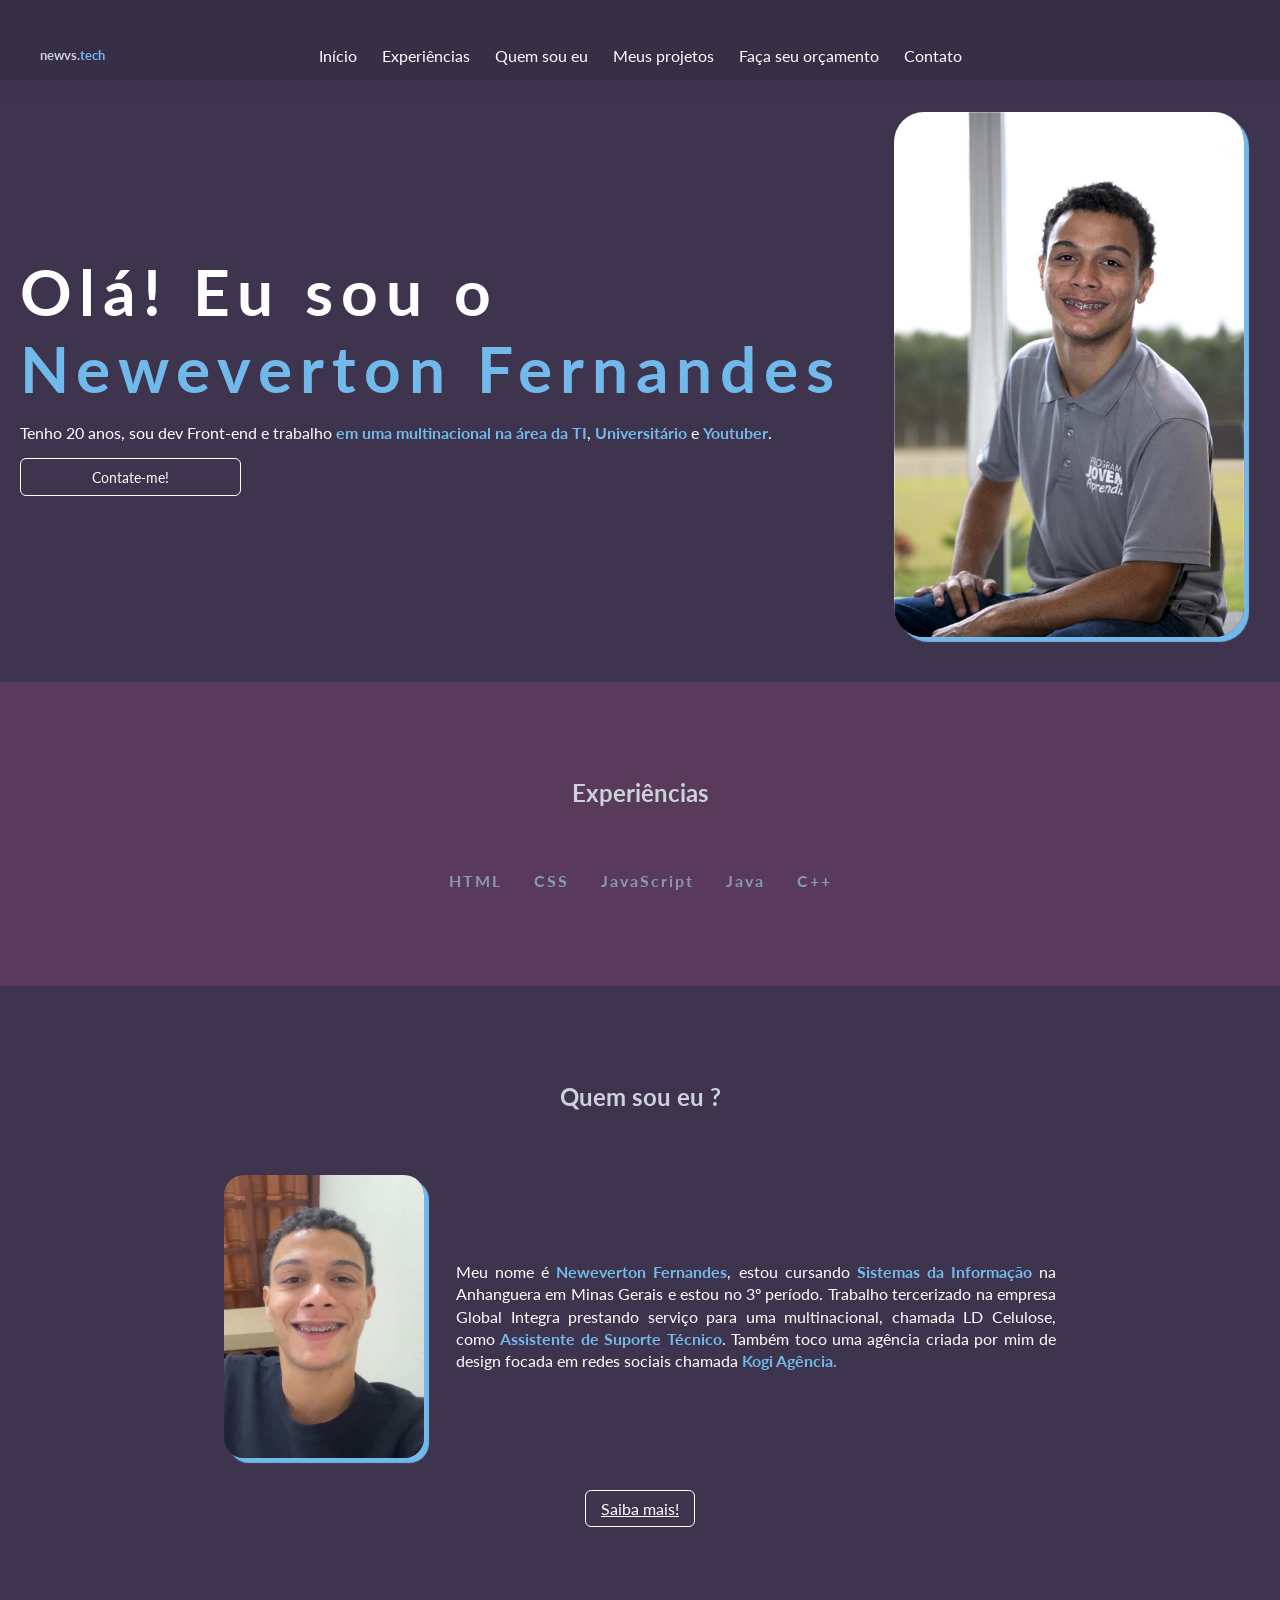
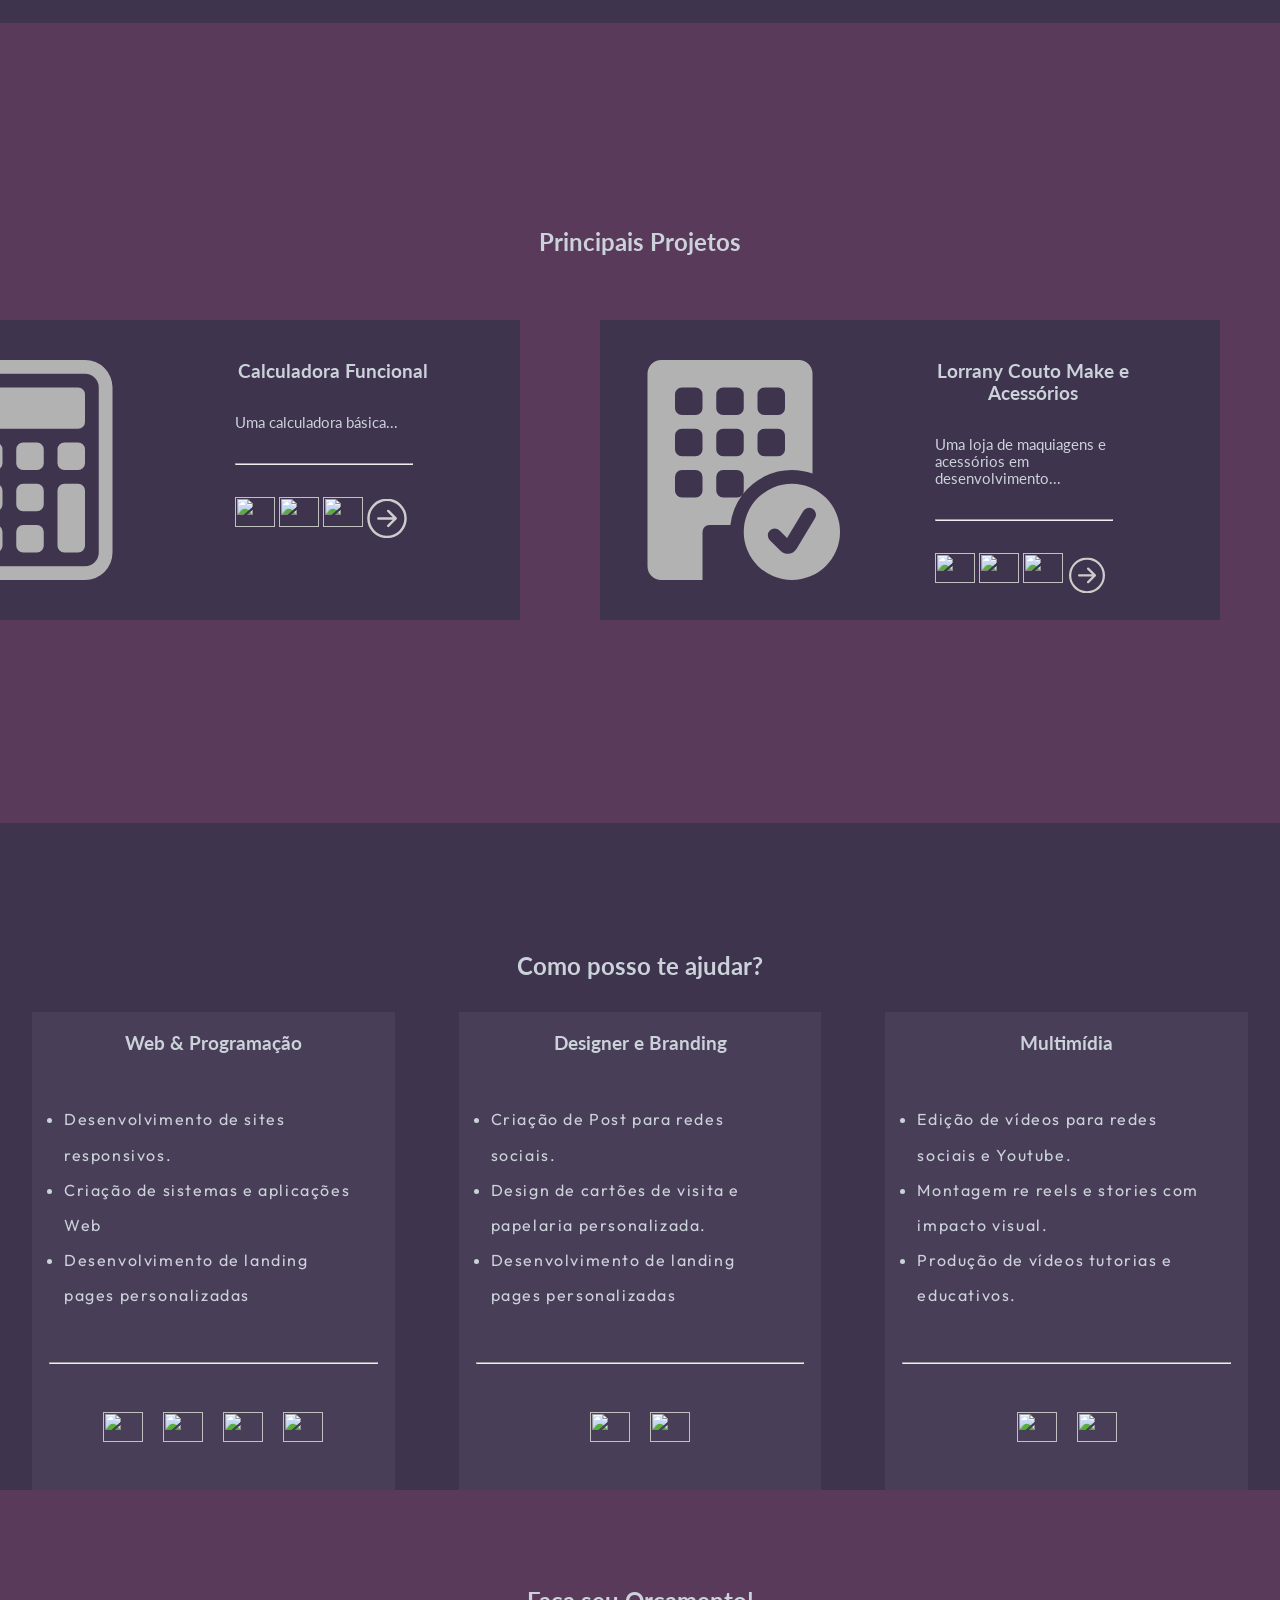
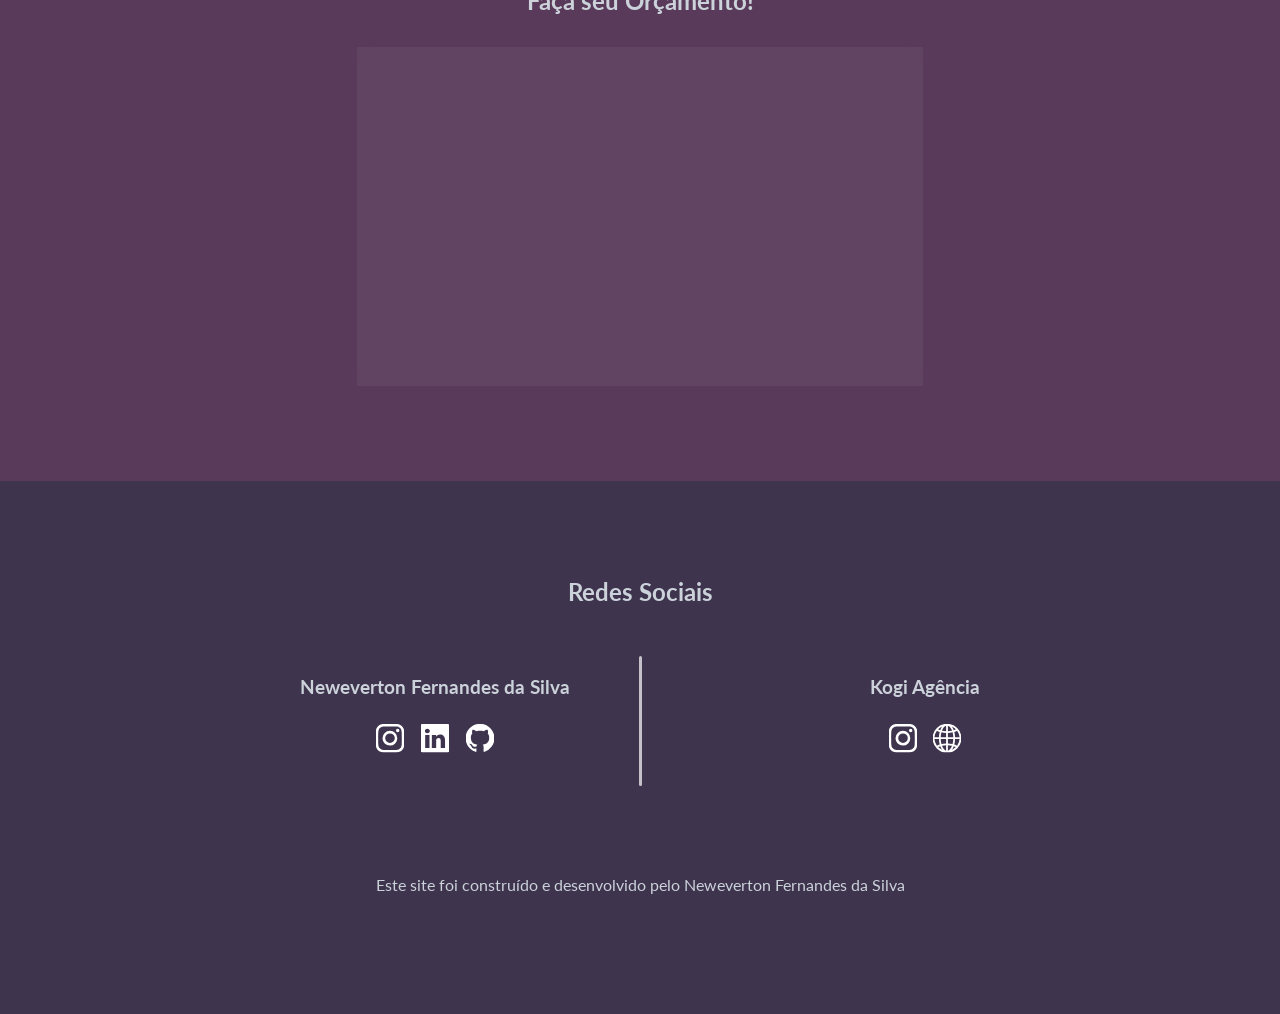
==== index.html @ 28bb2b69 "Correção links Foi feito a correção dos links dos projetos" ====
<!DOCTYPE html>
<html lang="pt-br">
<head>
    <meta name="description" content="Portfólio de Neweverton Fernandes, desenvolvedor front-end e criador da Kogi Agência.">
    <meta name="keywords" content="HTML, CSS, JavaScript, Font-end, Portfólio">
    <meta name="author" content="Neweverton Fernandes da Silva">
    <meta charset="UTF-8">
    <meta name="viewport" content="width=device-width, initial-scale=1.0">
    <link rel="shortcut icon" href="logos/kogi-agencia.jpg" type="image/x-icon">
    <link rel="stylesheet" href="pages/home/style.css">
    <title>Neweverton Fernandes | NF</title>

    <link rel="" href="https://cdn.jsdelivr.net/npm/bootstrap-icons@1.13.1/font/bootstrap-icons.min.css">
</head>

<header>
    <div class="box-nav">

        <div class="menu-btn" id="menu-btn">☰</div>
        <h5>newvs.<strong>tech</strong></h5>

        <nav id="nav-menu">
            <a href="#inicio" class="nav-links">Início</a>
            <a href="#experiences" class="nav-links">Experiências</a>
            <a href="#how-am-i" class="nav-links">Quem sou eu</a>
            <a href="#my-projects" class="nav-links">Meus projetos</a>
            <a href="#contact" class="nav-links">Faça seu orçamento</a>
            <a href="#a_footer" class="nav-links">Contato</a>
        </nav>

    </div>
</header>


<body>
    <main>
        <section class="first-section" id="inicio">
            <div>
                <h1>Olá! Eu sou o <br><strong>Neweverton Fernandes</strong></h1>
                <p>Tenho 20 anos, sou dev Front-end e trabalho <strong>em uma multinacional na área da TI</strong>, <strong>Universitário</strong> e <strong>Youtuber</strong>.
                </p>
                <a href="#contact" class="btn-action link-action">Contate-me!</a>
            </div>
            <div class="box-img-main">
                <img class="img-profile" src="new/new1.png" alt="Perfil Neweverton Fernandes">
            </div>
        </section>

        <section id="experiences" class="section-maior">
            <h2 class="title">Experiências</h2>
            <ul>
                <li>HTML</li>
                <li>CSS</li>
                <li>JavaScript</li>
                <li>Java</li>
                <li>C++</li>
            </ul>
        </section>
    
        <section id="how-am-i" class="third-section">
            <h2 class="title">Quem sou eu ?</h2>
            <div>
                <img class="img-how-am-i" src="new/new2.jpg" alt="Imagem do Neweverton Fernandes">
                <p>Meu nome é <strong>Neweverton Fernandes</strong>, estou cursando <strong>Sistemas da Informação</strong> na Anhanguera em Minas Gerais e estou no 3º período. Trabalho tercerizado na empresa Global Integra prestando serviço para uma multinacional, chamada LD Celulose, como <strong>Assistente de Suporte Técnico</strong>. Também toco uma agência criada por mim de design focada em redes sociais chamada <strong>Kogi Agência.</strong></p>
                
            <div id="about-more">
            <a href="pages/aboutMe/aboutMe.html">Saiba mais!</a>
            </div>
        </div>

        </section>

 <section id="my-projects" class="section-maior">
    <h2 class="contatos-titulo">Principais Projetos</h2>

    <div class="projects"> <!-- container correto -->

        <div class="project1">
            <div class="back-project1">            
                <div class="img-project1">
                    <img src="media/slides/calculator.svg" id="project1" alt="">
                </div>
            </div>

            <div class="text-project1">
                <h3>Calculadora Funcional</h3>
                <p id="projects">Uma calculadora básica...</p>
                <hr id="linha-horizontal">
                <div class="icons-projects">
                    <img height="30" width="40" src="https://devicon-website.vercel.app/api/html5/original.svg">

                    <img height="30" width="40" src="https://devicon-website.vercel.app/api/css3/original.svg">

                    <img height="30" width="40" src="https://devicon-website.vercel.app/api/javascript/original.svg">

                    <a href="pages/Calculadora/Calculadora HTML + CSS + JavaScript/indexCalculadora.html">
                    <img class="icone-link" height="22" width="40" src="../../icons/seta-circular.svg" style="filter: invert(80%); padding-top: 6px;">
                    </a>
                </div>
            </div>
        </div>

        <div class="project2">
            <div class="back-project2">            
                <div class="img-project2">
                    <img src="media/slides/empresa.svg" id="project2" alt="">
                </div>
            </div>

            <div class="text-project1">
                <h3>Lorrany Couto Make e Acessórios</h3>
                <p id="projects">Uma loja de maquiagens e acessórios em desenvolvimento...</p>
                <hr id="linha-horizontal">
                <div class="icons-projects">
                    <img height="30" width="40" src="https://devicon-website.vercel.app/api/html5/original.svg">

                    <img height="30" width="40" src="https://devicon-website.vercel.app/api/css3/original.svg">

                    <img height="30" width="40" src="https://devicon-website.vercel.app/api/javascript/original.svg">

                    <a class ="link-seta" href="pages/Lorrany Couto/indexLorranyCouto.html">
                    <img id="icone-link" height="20" width="40" src="../../icons/seta-circular.svg" style="filter: invert(80%); padding-top: 6px;">
                    </a>
                </div>
            </div>
        </div>

        <div class="project3"></div>
        <div class="project4"></div>

    </div>
</section>
        
        <section id="how-can-i-help-you">
            <h2 class="title">Como posso te ajudar?</h2>
            <div class="container-help-you">
                <div class="left-you">
                    <h3>Web & Programação</h3>
                    <ul>
                        <li>Desenvolvimento de sites responsivos.</li>
                        <li>Criação de sistemas e aplicações Web</li>
                        <li>Desenvolvimento de landing pages personalizadas</li>
                    </ul>
                    <hr id="linha-horizontal">
                        <div class="icons-you">
                        <img align="center" height="30" width="40" src="https://devicon-website.vercel.app/api/vscode/original.svg">
                        <img align="center" height="30" width="40" src="https://devicon-website.vercel.app/api/html5/original.svg">
                        <img align="center" height="30" width="40" src="https://devicon-website.vercel.app/api/css3/original.svg">
                        <img align="center" height="30" width="40" src="https://devicon-website.vercel.app/api/javascript/original.svg">
                        </div>
                </div>
                <div class="middle-you">
                    <h3>Designer e Branding</h3>
                    <ul>
                        <li>Criação de Post para redes sociais.</li>
                        <li>Design de cartões de visita e papelaria personalizada.</li>
                        <li>Desenvolvimento de landing pages personalizadas</li>
                    </ul>
                    <hr id="linha-horizontal">
                    <div class="icons-you">
                    <img align="center" height="30" width="40" src="https://devicon-website.vercel.app/api/photoshop/plain.svg">
                    <img align="center" height="30" width="40" src="https://devicon-website.vercel.app/api/illustrator/plain.svg">
                    </div>
                </div>
                <div class="right-you">
                    <h3>Multimídia</h3>
                    <ul>
                        <li>Edição de vídeos para redes sociais e Youtube.</li>
                        <li>Montagem re reels e stories com impacto visual.</li>
                        <li>Produção de vídeos tutorias e educativos.</li>
                    </ul>
                    <hr id="linha-horizontal">
                    <div class="icons-you">
                    <img align="center" height="30" width="40"src="https://devicon-website.vercel.app/api/premierepro/original.svg"></img>
                    <img align="center" height="30" width="40"src="https://devicon-website.vercel.app/api/aftereffects/original.svg"></img>
                    </div>
                </div>

            </div>
        </section>


        <section id="contact"> 
            <h2 class="contatos-titulo">Faça seu Orçamento!</h2>
            
            <form class="formulario-contato" id="formulario" onsubmit="enviarWhats(event)">
                <div class="grupo-form">
                    <input placeholder="Nome" class="campo-form" id="nome" required>
                </div>
                <div class="grupo-form">
                    <textarea class="campo-form" placeholder="Digite sua mensagem" rows="6" id="mensagem" required></textarea>
                </div>
                <button type="submit" class="botao-form">Enviar Whatsapp</button>
            </form>           
        </main>
        
            <footer  id="#redes-sociais">
                <h2 class="title" id="a_footer">Redes Sociais
                </h2>
                    <div class="footer-container-redes">
                    <div class="linha-vertical"></div>
                    <div class="footer-left">
                        <h3> Neweverton Fernandes da Silva</h3>
                        <div class="footer-img-left">
                            <a href="https://www.instagram.com/new.ferds" target="_blank"><img src="../../icons/instagram.svg" id="footer-img-left" alt="Instagram Neweverton"> </a>
                            <a href="https://www.linkedin.com/in/neweverton-fernandes-da-silva-93ab88287/" target="_blank"><img src="../../icons/linkedin.svg" id="footer-img-left" alt="LinkedIn Neweverton"></a>
                            <a href="https://github.com/newevertondev" target="_blank"><img src="../../icons/github.svg" id="footer-img-left" alt="GitHub Neweverton"></a>
                        </div>
                    </div>
                    <div class="footer-right">
                    <h3> Kogi Agência</h3>
                     <div class="footer-img-right">
                      <a href="https://www.instagram.com/agenciakogi" target="_blank"><img src="../../icons/instagram.svg" id="footer-img-right" alt="Instagram Agência Kogi"></a>   
                    <a href="/pages/agencia/agencia.html"><img src="../../icons/globe2.svg"alt="Site Kogi Agência" id="footer-img-right"></a>
                        </div>
                    </div>
                </div>
                <br>
                <p id="footer">Este site foi construído e desenvolvido pelo Neweverton Fernandes da Silva</p>
        </footer>

    <script src="pages/home/script.js"> </script>
</body>
</html>
---- pages/home/style.css ----
@charset "UTF-8";

@import url('https://fonts.googleapis.com/css2?family=Lato');

@import url('https://fonts.googleapis.com/css2?family=Outfit:wght@100..900&display=swap');

* {
    margin: 0;
    padding: 0;
    scroll-behavior: smooth;
    scroll-padding-top: 76px;
}

:root {
    --white: #fff;
    --dark1: #3f344e;
    --dark2: #593a5a;
    --dark3: #615681;
    --dark4: #8998b1;
    --dark5: #cbd2da;
    --dark6: #372f46;
    --cyan1: #70b9ea;
}

::-webkit-scrollbar {
    width: 10px;
}

::-webkit-scrollbar-track {
    background: var(--dark2);
}

::-webkit-scrollbar-thumb {
    background: var(--dark4);
}

::-webkit-scrollbar-thumb:hover {
    background: var(--dark5);
}

body {
    background-color: var(--dark1);
    width: 100%;
    margin: 0 auto;
    padding: 0;
    height: 100vh;
    font-family: 'Lato';
}

header {
    position: fixed;
    display: flex;
    width: 100%;
    justify-content: center;
    align-items: center;
    flex-direction: row;
    z-index: 1;
    flex-wrap: wrap;
    padding: 30px 0 0 0;
    background-color: var(--dark6);
    min-height: 50px;
    box-shadow: 0px 3px 15px var(--dark1);
}

.box-nav {
    display: flex;
    align-items: center;
    flex-wrap: wrap;
    justify-content: center;
    width: 100%;
    padding: 0 40px;
}


nav {
    display: flex;
    gap: 25px; /* espaçamento entre os links */
}

h5{
    position: absolute;
    left: 40px;
    margin: 0;
    color: var(--dark5);

}

.menu-btn {
    display: none;
    font-size: 28px;
    color: var(--white);
    cursor: pointer;
    position: absolute;
    right: 20px;
    top: 20px;
    z-index: 2;
}


.nav-links {
    text-decoration: none;
    position: relative;
    color: var(--white);
    display: inline-block;
    justify-content: center;
    text-decoration: none;
}

.nav-links:before {
    color: var(--dark4);
    content: "";
    position: absolute;
    bottom: -7px;
    height: 2px;
    width: 0;
    background: #ffffff;
    border-radius: 50px;
    transition: width 0.3s ease;    
}

.nav-links:hover:before {
    width: 100%;
}
a {
    color: var(--white);
}

a:hover {
    color: var(--dark4);
}

.formulario-contato {
    max-width: 500px;
}

.box-btn-action {
    display: flex;
    gap: 1rem;
    
}

:is(button,.link-action) {
    padding: .6rem;
    font-size: .9rem;
    border-radius: 6px;
    cursor: pointer;
    transition: .4s;
}

.btn-action {
    background-color: transparent;
    border: 1px solid var(--white);
    color: var(--white);
}

.btn-action:hover {
    background-color: var(--dark3);
    border: 1px solid var(--dark3);
}

main {
    display: flex;
    flex-direction: column;
    width: 100%;
    margin: 0;
    gap: 2rem;
    flex-wrap: wrap;
}

section {
    padding: 6rem 1rem;
    width: 100%;
    box-sizing: border-box;

}

.first-section {
    display: flex;
    justify-content: space-evenly;
    gap: 2rem;
    flex-wrap: wrap;
    align-items: center;
    max-height: 650px;
}

h1 {
    font-size: 4rem;
    color: var(--white);
    letter-spacing: 8px;
}

strong {
    color: var(--cyan1);
    flex-wrap: wrap;
}

.strong-title {
    color: var(--cyan1);
    flex-wrap: wrap;
}

.first-section p {
    color: var(--white);
}

.link-action {
    text-decoration: none;
    width: 200px;
    text-align: center;
}

.box-img-main {
    max-width: 350px;
    padding: 1rem;
}

.img-profile {
    border-radius: 30px;
    width: 100%;
    animation: flutuar 5s ease-in-out infinite;
}


.section-maior {
    width: 100%;
    background-color: var(--dark2);
    display: flex;
    flex-direction: column;
    align-items: center;
    justify-content: center;
    gap: 2rem;
}

.section-maior ul {
    display: flex;
    gap: 2rem;
}


.section-maior ul li{
    list-style: none;
    display: flex;
    justify-content: center;
    align-items: center;
    gap: 2rem;
    flex-wrap: wrap;
    color: var(--dark4);
    letter-spacing: 2px;
    font-weight: bold;
}

.section-maior ul li:hover {
    color: var(--dark5);
    transition: .4s;
    cursor: default;
}

.title {
    color: var(--dark5);
    display: flex;
    gap: 4rem;
    justify-content: center;
    align-items: center;
    flex-wrap: wrap;
    padding-bottom: 32px;
    cursor: default;
}

.third-section {
    display: flex;
    flex-direction: column;
    align-items: center;
    justify-content: center;
    gap: 2rem;
    padding: 4rem 1rem;
    width: 100%;
    box-sizing: border-box;
}


.third-section > div{
    display: flex;
    flex-direction: row;
    justify-content: center;
    align-items: center;
    flex-wrap: wrap;
    gap: 2rem;
    max-width: 1000px;
}

#about-more {
    display: flex;
    padding: 8px 15px 8px 15px;
    border-radius: 5px;
    justify-content: right;
    align-items: right;
    background-color: transparent;
    border: 1px solid var(--white);
    color: var(--white);
}

:is(#about-more) {
    border-radius: 6px;
    cursor: pointer;
    transition: .4s;
}
#about-more:hover {
    background-color: var(--dark3);
    border: 1px solid var(--dark3);
    color: var(--dark4);
}


.third-section > div img {
    width: 200px;
    border-radius: 20px;
    animation: flutuar 5s ease-in-out infinite;
}

.third-section > div p{
    max-width: 600px;
    color: var(--white);
    text-align: justify;
    line-height: 1.4rem;
}

:is(.img-profile, .img-how-am-i) {
    box-shadow: 5px 5px 1px var(--cyan1);
}

section#my-projects {
    width: 100%;
    padding: 60px 0;
    display: flex;
    justify-content: center;
}

.projects {
    display: flex;
    flex-direction: row;
    gap: 5rem;
    justify-content: center;
}

.project1,
.project2 {
    display: flex;
    background-color: var(--dark1);
    width: 600px;
    height: 300px;
    flex-direction: row;
    justify-content: center;
    padding-left: 20px;
    gap: 6rem;
}

.back-project1,
.back-project2 {
    display: flex;
    width: 250px;
    height: 300px;
    justify-content: center;
    align-items: center;
    filter: invert(70%);
}

.img-project1,
.img-project2 {
    display: flex;
    width: 70px;
    height: 70px;
    justify-content: left;
    align-items: left;
}

    .text-project1 {
    display: flex;
    flex-direction: column;
    gap: 1rem;
    width: 100%;
    padding: 2px 20px 10px 2px;  
}

p#projects {
    display: flex;
    color: var(--dark5);
    font-family: 'Lato';
    text-align: left;
    font-size: 15px;
    line-height: 17px;
}

hr#linha-horizontal {
    width: 100%; 
    background-color: rgba(255, 255, 255, 0.699); 
    justify-content: center;
    align-items: center;
    border-radius: 20px;
}

.project3 {
    background-color: white;
}
.project4 {
    background-color: white;
}


@keyframes autoRun {
    from {
        left: 100%;
    }
    to {
        left: -100px;
    }
}

section#how-can-i-help-you{
    padding: 6em 2em;
    width: 100%;
}

.container-help-you {
    width: 100%;
    display: flex;
    flex-direction: row;
    justify-content: space-evenly;
    align-items: flex-start;
    gap: 4rem;
}

.left-you,
.middle-you,
.right-you {
    display: flex;
    width: 570px;
    flex-direction: column;
    text-align: left;
    align-items: center;
    justify-content: flex-start;
    background-color: rgba(255, 255, 255, 0.05);
    gap: 1rem;
    padding-bottom: 2rem;
}

section#contact {
    background-color: var(--dark2);
}

.contatos-titulo {
    color: var(--dark5);
    display: flex;
    gap: 4rem;
    justify-content: center;
    align-items: center;
    flex-wrap: wrap;
    padding-bottom: 32px;
    cursor: default;
}

.formulario-contato {
    width: 600px;
    margin: 0 auto;
    background-color: rgba(255, 255, 255, 0.05);
    backdrop-filter: blur(5px);
    padding: 2rem;
    border: 1px solid rgba(255, 255, 255, 0.1);
    border-radius: 16px;
   

}

.campo-form {
    width:100%;
    padding: 1rem 0rem 1rem ;
    text-indent: 10px;
    background-color: rgba(255, 255, 255, 0.05);
    border-radius: 8px;
    color: #e2e8f0;
    border: 1px solid rgba(255, 255, 255, 0.1);
    outline: none;
}

.campo-form:focus {
    border-color: var(--dark4);
    box-shadow: 0 0 10px var(--dark3);
}

.grupo-form {
    margin-bottom: 1.5rem;
}

.botao-form {
    color: #e2e8f0;
    background: linear-gradient(45deg, #4f46e5, #7c3aed);
    padding: 1rem 2rem;
    border: none;
    border-radius: 8px;
    cursor: pointer;
    width: 100%;
    transition: all 0.5 ease;
}

.botao-form:hover {
    transform: translateY(-4px);
    box-shadow: 0 5px 15px rgba(79, 70, 229, 0.4);
}

.linha-vertical {
    width: 3px; 
    height: 130px;
    background-color: rgba(255, 255, 255, 0.699);
    position: absolute; 
    justify-content: center;
    align-items: center;
    border-radius: 20px;
}


.icone-link 
{padding-top: 23px;
transition: 0.2s;
}
.icone-link:hover {
transform: scale(0.9);
}

@keyframes flutuar {
    0%, 100% {
        transform: translateY(0);
    }

    50% {
        transform: translateY(-20px);
    }
}

    .img-logo, .box-img-header{
        display: none;
}

.formulario-contato {
    max-width: 500px;
}

.box-btn-action {
    display: flex;
    gap: 1rem;
}

:is(button,.link-action) {
    padding: .6rem;
    font-size: .9rem;
    border-radius: 6px;
    cursor: pointer;
    transition: .4s;
}

.btn-action {
    background-color: transparent;
    border: 1px solid var(--white);
    color: var(--white);
}

.btn-action:hover {
    background-color: var(--dark3);
    border: 1px solid var(--dark3);
}

main {
    display: flex;
    flex-direction: column;
    width: 100%;
    margin: 0;
    gap: 2rem;
    flex-wrap: wrap;
}

section {
    padding: 6rem 1rem;
    width: 100%;
    box-sizing: border-box;

}

.first-section {
    display: flex;
    justify-content: space-evenly;
    gap: 2rem;
    flex-wrap: wrap;
    align-items: center;
    min-height: 650px;
}

.first-section > div {
    display: flex;
    flex-direction: column;
    gap: 1rem;
    min-width: 300px
}

h1 {
    font-size: 4rem;
    color: var(--white);
    letter-spacing: 8px;
}

strong {
    color: var(--cyan1);
    flex-wrap: wrap;
}

.strong-title {
    color: var(--cyan1);
    flex-wrap: wrap;
}

.first-section p {
    color: var(--white);
}

.link-action {
    text-decoration: none;
    width: 200px;
    text-align: center;
}

.box-img-main {
    max-width: 350px;
    padding: 1rem;
}

.img-profile {
    border-radius: 30px;
    width: 100%;
    animation: flutuar 5s ease-in-out infinite;
}


.title {
    color: var(--dark5);
    display: flex;
    gap: 4rem;
    justify-content: center;
    align-items: center;
    flex-wrap: wrap;
    padding-bottom: 32px;
    cursor: default;
}

.third-section {
    display: flex;
    flex-direction: column;
    align-items: center;
    justify-content: center;
    gap: 2rem;
    padding: 4rem 1rem;
    width: 100%;
    box-sizing: border-box;
}


.third-section > div {
    display: flex;
    flex-direction: row;
    justify-content: center;
    align-items: center;
    flex-wrap: wrap;
    gap: 2rem;
    max-width: 920px;
}

.third-section > div img {
    width: 200px;
    border-radius: 20px;
    animation: flutuar 5s ease-in-out infinite;
}

.third-section > div p{
    max-width: 600px;
    color: var(--white);
    text-align: justify;
    line-height: 1.4rem;
}

:is(.img-profile, .img-how-am-i) {
    box-shadow: 5px 5px 1px var(--cyan1);
}


section#my-projects {
    display: flex;
    width: 100%;
    height: 800px;
    justify-content: center;
}

.projects {
    display: flex;
    gap: 5rem;
    flex-direction: row;
}
.projects:hover {
    display: flex;
}

.project1 {
    display: flex;
    background-color: var(--dark1);
    width: 600px;
    height: 300px;
    flex-direction: row;
    justify-content: center;
    padding-left: 20px;
    gap: 6rem;
}

.img-project1 {
    display: flex;
    justify-content: left;
    align-items: left;
    width: 199px;
    height: 220px;
}

.text-project1 {
    display: flex;
    flex-direction: column;
    gap: 2rem;
    width: 250px;
    padding: 20px 90px 0px 20px;   
}

hr#linha-horizontal {
    width: 100%; 
    background-color: rgba(255, 255, 255, 0.699); 
    justify-content: center;
    align-items: center;
    border-radius: 20px;
}
.project2 {
    display: flex;
    background-color: var(--dark1);
    width: 600px;
    height: 300px;
    flex-direction: row;
    justify-content: center;
    padding-left: 20px;
    gap: 6rem;
}

.img-project2 {
    display: flex;
    justify-content: left;
    align-items: left;
    width: 199px;
    height: 220px;
}

hr#linha-horizontal {
    width: 100%; 
    background-color: rgba(255, 255, 255, 0.699); 
    justify-content: center;
    align-items: center;
    border-radius: 20px;
}

hr#linha-horizontal {
    width: 100%; 
    background-color: rgba(255, 255, 255, 0.699); 
    justify-content: center;
    align-items: center;
    border-radius: 20px;
}

hr#linha-horizontal {
    width: 100%; 
    background-color: rgba(255, 255, 255, 0.699); 
    justify-content: center;
    align-items: center;
    border-radius: 20px;
    
}

@keyframes autoRun {
    from {
        left: 100%;
    }
    to {
        left: -100px;
    }
}

section#how-can-i-help-you{
    padding: 6em 2em;
    width: 100%;
}

.container-help-you {
    width: 100%;
    height: 350px;
    display: flex;
    flex-direction: row;
    justify-content: space-evenly;
    align-items: top;
    border-radius: 12rem;
}

.left-you {
    display: flex;
    width: 570px;
    flex-direction: column;
    text-align: left;
    align-items: center;
    justify-content: top;
    background-color: rgba(255, 255, 255, 0.05);
    gap: 1rem;
}

.left-you ul {
    padding: 2rem;
    margin: 0px;
}

.left-you li {
    color: var(--dark5);
    line-height: 2.2rem;
    font-family: 'Outfit';
    letter-spacing: 0.1rem;
}

hr#linha-horizontal {
    width: 90%; 
    background-color: rgba(255, 255, 255, 0.699); 
    justify-content: center;
    align-items: center;
    border-radius: 20px;
}

.middle-you {
    display: flex;
    width: 570px;
    flex-direction: column;
    text-align: left;
    align-items: center;
    justify-content: top;
    background-color: rgba(255, 255, 255, 0.05);
    gap: 1rem;
}

.middle-you ul {
    padding: 2rem;
    margin: 0px;    
}

.middle-you li {
    color: var(--dark5);
    line-height: 2.2rem;
    font-family: 'Outfit';
    letter-spacing: 0.1rem;
}

.right-you {
    display: flex;
    width: 570px;
    flex-direction: column;
    text-align: left;
    align-items: center;
    justify-content: top;
    background-color: rgba(255, 255, 255, 0.05);
    gap: 1rem;
}

.right-you ul {
    padding: 2rem;
    margin: 0px;
}

.right-you li {
    color: var(--dark5);
    line-height: 2.2rem;
    font-family: 'Outfit';
    letter-spacing: 0.1rem;
}

.icons-you {
    padding: 2rem;
    letter-spacing: 1rem;
}

section#contact {
    background-color: var(--dark2);
}

.contatos-titulo {
    color: var(--dark5);
    display: flex;
    gap: 4rem;
    justify-content: center;
    align-items: center;
    flex-wrap: wrap;
    padding-bottom: 32px;
    cursor: default;
}

.formulario-contato {
    width: 600px;
    margin: 0 auto;
    background-color: rgba(255, 255, 255, 0.05);
    backdrop-filter: blur(5px);
    padding: 2rem;
    border: 1px solid rgba(255, 255, 255, 0.1);
    border-radius: 16px;
   

}

.campo-form {
    width:100%;
    padding: 1rem 0rem 1rem ;
    text-indent: 10px;
    background-color: rgba(255, 255, 255, 0.05);
    border-radius: 8px;
    color: #c9dbec;
    border: 1px solid rgba(255, 255, 255, 0.1);
    outline: none;
}

.campo-form:focus {
    border-color: var(--dark4);
    box-shadow: 0 0 10px var(--dark3);
}

.grupo-form {
    margin-bottom: 1.5rem;
}

.botao-form {
    color: #e2e8f0;
    background: linear-gradient(45deg, #4f46e5, #7c3aed);
    padding: 1rem 2rem;
    border: none;
    border-radius: 8px;
    cursor: pointer;
    width: 100%;
    transition: all 0.5 ease;
}

.botao-form:hover {
    transform: translateY(-4px);
    box-shadow: 0 5px 15px rgba(79, 70, 229, 0.4);
}

.linha-vertical {
    width: 3px; 
    height: 130px;
    background-color: rgba(255, 255, 255, 0.699);
    position: absolute; 
    justify-content: center;
    align-items: center;
    border-radius: 20px;
}

h3 {
    color: var(--dark5);
    padding-top: 20px;
    text-align: center;
    cursor:default;
    font-weight: bold;
}
h3:hover {
    cursor: default;
}

a > img {
    scale: 1.8;
    transition: 0.2s;
    filter:invert();
    padding-top: 23px;
}
a > img:hover{
    scale: 2.2;
}

@keyframes flutuar {
    0%, 100% {
        transform: translateY(0);
    }

    50% {
        transform: translateY(-20px);
    }
}

footer {
    display: block;
    text-align: center;
    justify-content: center;
    padding-top: 6em;
    padding-bottom: 120px;
}

#a_footer{
    color: var(--dark5);
    padding-bottom: 50px;
}

.footer-container {
    display: flex;
    justify-content: space-evenly;
    width: 100%;
    height: 200px;
}
.footer-container-redes {
    display: flex;
    flex-direction: row;
    justify-content: space-evenly;
    width: 100%;
    margin: 0%;
    padding: 0%;
}

.footer-left {
    height: 200px;
    align-items: center;
}

.footer-img-left {
    display: flex;
    justify-content:center;
    gap: 1.8rem;
}

.footer-img-right {
    display: flex;
    justify-content: center;
    gap: 1.8rem;
}

p#footer { 
    color: var(--dark5);
}

/*Resposividade Mobile (767px)*/

@media (max-width: 767px)
{
   
html, body {
    overflow-x: hidden;
}
    header {
        width: 100%;
        padding: 15px 20px;
        display: flex;
        justify-content: space-between;
        align-items: center;
        background-color: var(--dark6);
        box-shadow: 0px 3px 15px var(--dark1);
    }

    .box-nav {
        display: flex;
        justify-content: flex-end;
        align-items: center;
        max-width: 80%;
        flex-wrap: nowrap;
        gap: 1.5rem;
    }
    
  nav {
        display: flex;
    }
    .menu-btn {
        display: block;
        padding-right: 15%;
    }


    nav.show {
        display: flex !important;
    }

    nav {
        position: fixed;
        top: 60px;
        right: 0;
        background: var(--dark6);
        flex-direction: column;
        width: 40%;
        padding: 20px;
        gap: 1.5rem;
        border-left: 2px solid var(--dark4);
        box-shadow: -4px 0 10px rgba(0,0,0,0.4);
        display: none;
    }



    
@keyframes slideIn {
    from {
        transform: translateX(100%);
        opacity: 0;
    }
    to {
        transform: translateX(0);
        opacity: 1;
    }
}
    .first-section {
        display: flex;
        width: 100%;
        flex-direction: row;
        justify-content: center;
        align-items: center;
        text-align: center;
    }

    .first-section > div {
        display: flex;
        width: 100%;
        height: 100%;
        flex-direction: column;
        justify-content: center;
        align-items: center;
    }
    .first-section h1,
    .first-section p {

    justify-content: center;
    align-items: center;
}
    
    h1 {
        display: inline;
        height: 100%;
        font-size: 2.3rem;
        justify-items: center;
        text-align: center;
        
    }
    p {
    font-size: 14px;
    letter-spacing: 1.7px;
    }
    
    
    .box-img-main {
    width: 100%;
    max-width: 350px;
    display: flex;
    justify-content: center;
    padding: 1rem;
    }

    
    .img-profile {
        border-radius: 30px;
        width: 40%;
        max-width: 280px;
        object-fit: cover;
        animation: flutuar 5s ease-in-out infinite;
    }

   .section-maior ul {
    display: flex;
    gap: 1rem;
   }

    section#my-projects {
        padding: 40px 0;
        height: auto;
    }

    .projects {
        flex-direction: column;
        align-items: center;
        gap: 3rem;
    }

    .project1,
    .project2 {
        width: 100%;
        max-width: 350px;
        height: auto;
        flex-direction: column;
        gap: 1.5rem;
        padding: 20px;
    }

    .back-project1,
    .back-project2 {
        width: 100%;
        height: auto;
        padding: 20px 0;
    }

    img#project1,
    img#project2 {
        width: 200px;
        height: 200px;
        justify-content: center;
        align-items: center;
        margin: 0 auto;
    }

    .text-project1 {
        padding: 0;
        width: 100%;
        gap: 1rem;
        text-align: center;
        align-items: center;
    }

    p#projects {
        text-align: center;
        line-height: 18px;
    }

    section#how-can-i-help-you {
        padding: 3em 1em;
        text-align: center;
    }

    .container-help-you {
        flex-direction: column;
        align-items: center;
        gap: 2rem;
        height: auto;
        width: 100%;
        padding: 0rem 1rem;
    }

    .left-you,
    .middle-you,
    .right-you {
        width: 100%;
        max-width: 246px;
        padding: 1.5rem;
        gap: 0.6rem;
        text-align: center;
        background: rgba(255, 255, 255, 0.07);
        box-shadow: 0px 4px 18px rgba(0,0,0,0.2);
        margin: 0 auto;
    }

    .left-you ul,
    .middle-you ul,
    .right-you ul {
        font-size: 0.9rem;
        padding: 0;
        align-items: center;
    }

    .icons-you {
        padding: 1rem 0;
        display: flex;
        justify-content: center;
        gap: 1.5rem;
        flex-wrap: wrap;
    }

    section#contact {
        padding: 3em 1.5em; 
        overflow-x: hidden;
    }

    .contatos-titulo {
        font-size: 1.6rem;
        text-align: center;
        padding-bottom: 24px;
        gap: 1rem;
    }

    .formulario-contato {
        width: 100%;
        max-width: 270px;
        padding: 1.5rem;
        margin: 0 auto;
        border-radius: 14px;
    }

    .campo-form {
        max-width: 240px;
        padding: 0.9rem;
        font-size: 0.95rem;
        text-indent: 6px;
        border-radius: 6px;
    }

    textarea.campo-form {
        max-width: 240px;
        font-size: 0.95rem;
        line-height: 1.3rem;
    }

    .grupo-form {
        margin-bottom: 1.2rem;
    }

    .botao-form {
        padding: 0.9rem;
        font-size: 1rem;
        border-radius: 6px;
    }

    footer {
        padding-top: 4em;
        padding-bottom: 3em;
        text-align: center;
        overflow-x: hidden; 
    }

    #a_footer {
        font-size: 1.5rem;
        padding-bottom: 30px;
    }

    .footer-container-redes {
        flex-direction: column;
        align-items: center;
        gap: 2rem;
        width: 100%;
        padding: 0 1rem;
        box-sizing: border-box;
    }

    .footer-left,
    .footer-right {
        height: auto;
        width: 100%;
        max-width: 250px;
        padding: 1.5rem;
        border-radius: 12px;
        background-color: rgba(255, 255, 255, 0.05);
        backdrop-filter: blur(5px);
        margin: 0 auto;
    }

    .footer-left h3,
    .footer-right h3 {
        font-size: 0.7rem;
        letter-spacing: 2px;
        margin-bottom: 1rem;
    }

    .footer-img-left,
    .footer-img-right {
        gap: 3rem;
        padding-bottom: 20px;
        justify-content: center;
        flex-wrap: wrap;
    }

    .footer-img-left img,
    .footer-img-right img {
        width: 34px;
        height: 34px;
    }

    p#footer {
        font-size: 0.9rem;
        margin-top: 2rem;
        width: 90%;
        margin-left: auto;
        margin-right: auto;
        line-height: 1.3rem;
    }

    .linha-vertical {
    display: none;
    }
}

 /* Responsividade para Tablets min-width: 768px*/
@media (min-width: 768px) and (max-width:1023px) {

    html, body {
    overflow-x: hidden;
}
    
    header {
        width: 100%;
        padding: 15px 0;
        display: flex;
        justify-content: center; 
        align-items: center;
        background-color: var(--dark6);
        box-shadow: 0px 3px 15px var(--dark1);
    }
    
    nav {
        width: 100%;
        display: flex;
        justify-content: center; 
    }


    .first-section {
        display: flex;
        justify-content: column;
        align-items: center;
        text-align: center;
        padding: 2rem 1rem;
        gap: 2rem;
    }

    .first-section > div {
        width: 45%;
        padding-left:2%;
        display: flex;
        flex-direction: column;
        align-items: center;
        text-align: center;
        gap: 1rem;
    }

    .first-section h1 {
        padding-top: 4rem;
        font-size: 2.4rem;
        text-align: left;
    }

    .first-section p {
        font-size: 1rem;
        max-width: 500px;
        line-height: 1.6rem;
        text-align: left;
    }

    .box-img-main {
        width: 50%;
        justify-content: right; 
        padding: 0;
    }


    .img-profile {
    border-radius: 30px;
    width: 80%;
    display: flex;
    justify-content: right;
    animation: flutuar 5s ease-in-out infinite;
    }
    
    section#my-projects {
        padding: 40px 0;
        height: auto;
    }

    .projects {
        width: 100%;
        margin-left: 12%;
        justify-content: center;
        display: flex;
        flex-direction: row;
        align-items: center;
        gap: 3rem;
    }

    .project1,
    .project2 {
        width: 100%;
        max-width: 350px;
        height: auto;
        flex-direction: column;
        gap: 1.5rem;
        padding: 20px;
    }

    .back-project1,
    .back-project2 {
        width: 100%;
        height: auto;
        padding: 20px 0;
    }

    img#project1,
    img#project2 {
        width: 200px;
        height: 200px;
        justify-content: center;
        align-items: center;
        margin: 0 auto;
    }

    .text-project1 {
        padding: 0;
        width: 100%;
        gap: 1rem;
        text-align: center;
        align-items: center;
    }

    p#projects {
        text-align: center;
        line-height: 18px;
    }

    section#how-can-i-help-you {
        padding: 3em 1em;
        text-align: center;
    }

    .container-help-you {
        flex-direction: column;
        align-items: center;
        gap: 2rem;
        height: auto;
        width: 100%;
        padding: 0rem 1rem;
    }

    .left-you,
    .middle-you,
    .right-you {
        width: 100%;
        max-width: 546px;
        padding: 1.5rem;
        gap: 0.6rem;
        text-align: center;
        background: rgba(255, 255, 255, 0.07);
        box-shadow: 0px 4px 18px rgba(0,0,0,0.2);
        margin: 0 auto;
    }

    .left-you ul,
    .middle-you ul,
    .right-you ul {
        font-size: 1rem;
        padding: 0;
        align-items: center;
    }

    .icons-you {
        padding: 1rem 0;
        display: flex;
        justify-content: center;
        gap: 1.5rem;
        flex-wrap: wrap;
    }

    section#contact {
        padding: 3em 1.5em; 
        overflow-x: hidden;
    }

    .contatos-titulo {
        font-size: 1.6rem;
        text-align: center;
        padding-bottom: 24px;
        gap: 1rem;
    }

    .formulario-contato {
        width: 100%;
        max-width: 470px;
        padding: 1.5rem;
        margin: 0 auto;
        border-radius: 14px;
    }

    .campo-form {
        max-width: 440px;
        padding: 0.9rem;
        font-size: 0.95rem;
        text-indent: 6px;
        border-radius: 6px;
    }

    textarea.campo-form {
        max-width: 440px;
        font-size: 0.95rem;
        line-height: 1.3rem;
    }

    .grupo-form {
        margin-bottom: 1.2rem;
    }

    .botao-form {
        padding: 0.9rem;
        font-size: 1rem;
        border-radius: 6px;
    }

    footer {
        padding-top: 4em;
        padding-bottom: 3em;
        text-align: center;
        overflow-x: hidden; 
    }

    #a_footer {
        font-size: 1.5rem;
        padding-bottom: 30px;
    }

    .footer-container-redes {
        flex-direction: row;
        align-items: center;
        gap: 2rem;
        width: 100%;
        padding: 0 1rem;
        box-sizing: border-box;
    }

    .footer-left,
    .footer-right {
        height: auto;
        width: 100%;
        max-width: 250px;
        padding: 1.5rem;
        border-radius: 12px;
        background-color: rgba(255, 255, 255, 0.05);
        backdrop-filter: blur(5px);
        margin: 0 auto;
    }

    .footer-left h3,
    .footer-right h3 {
        font-size: 0.7rem;
        letter-spacing: 2px;
        margin-bottom: 1rem;
    }

    .footer-img-left,
    .footer-img-right {
        gap: 3rem;
        padding-bottom: 20px;
        justify-content: center;
        flex-wrap: wrap;
    }

    .footer-img-left img,
    .footer-img-right img {
        width: 34px;
        height: 34px;
    }

    p#footer {
        font-size: 0.9rem;
        margin-top: 2rem;
        padding-bottom: 150px;
        width: 90%;
        margin-left: auto;
        margin-right: auto;
        line-height: 1.3rem;
    }

    .linha-vertical {
    display: none;
    }
}
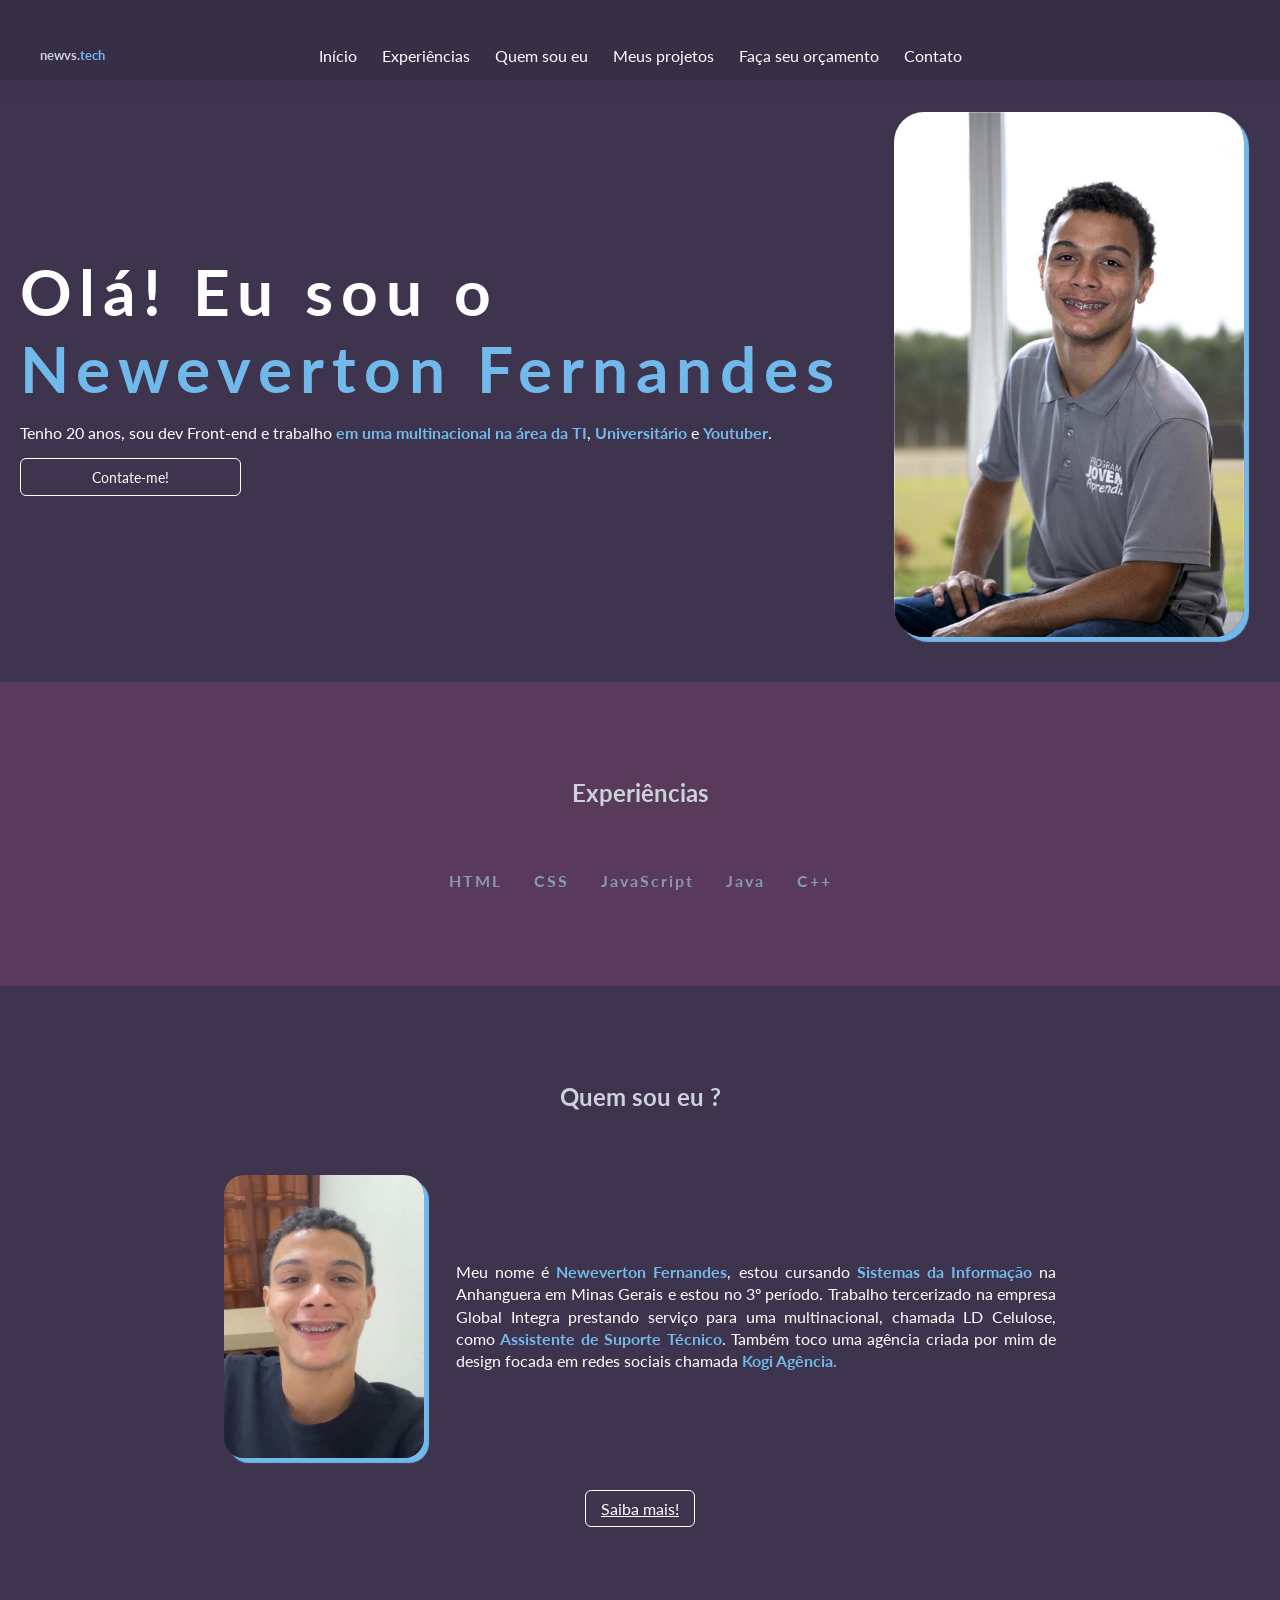
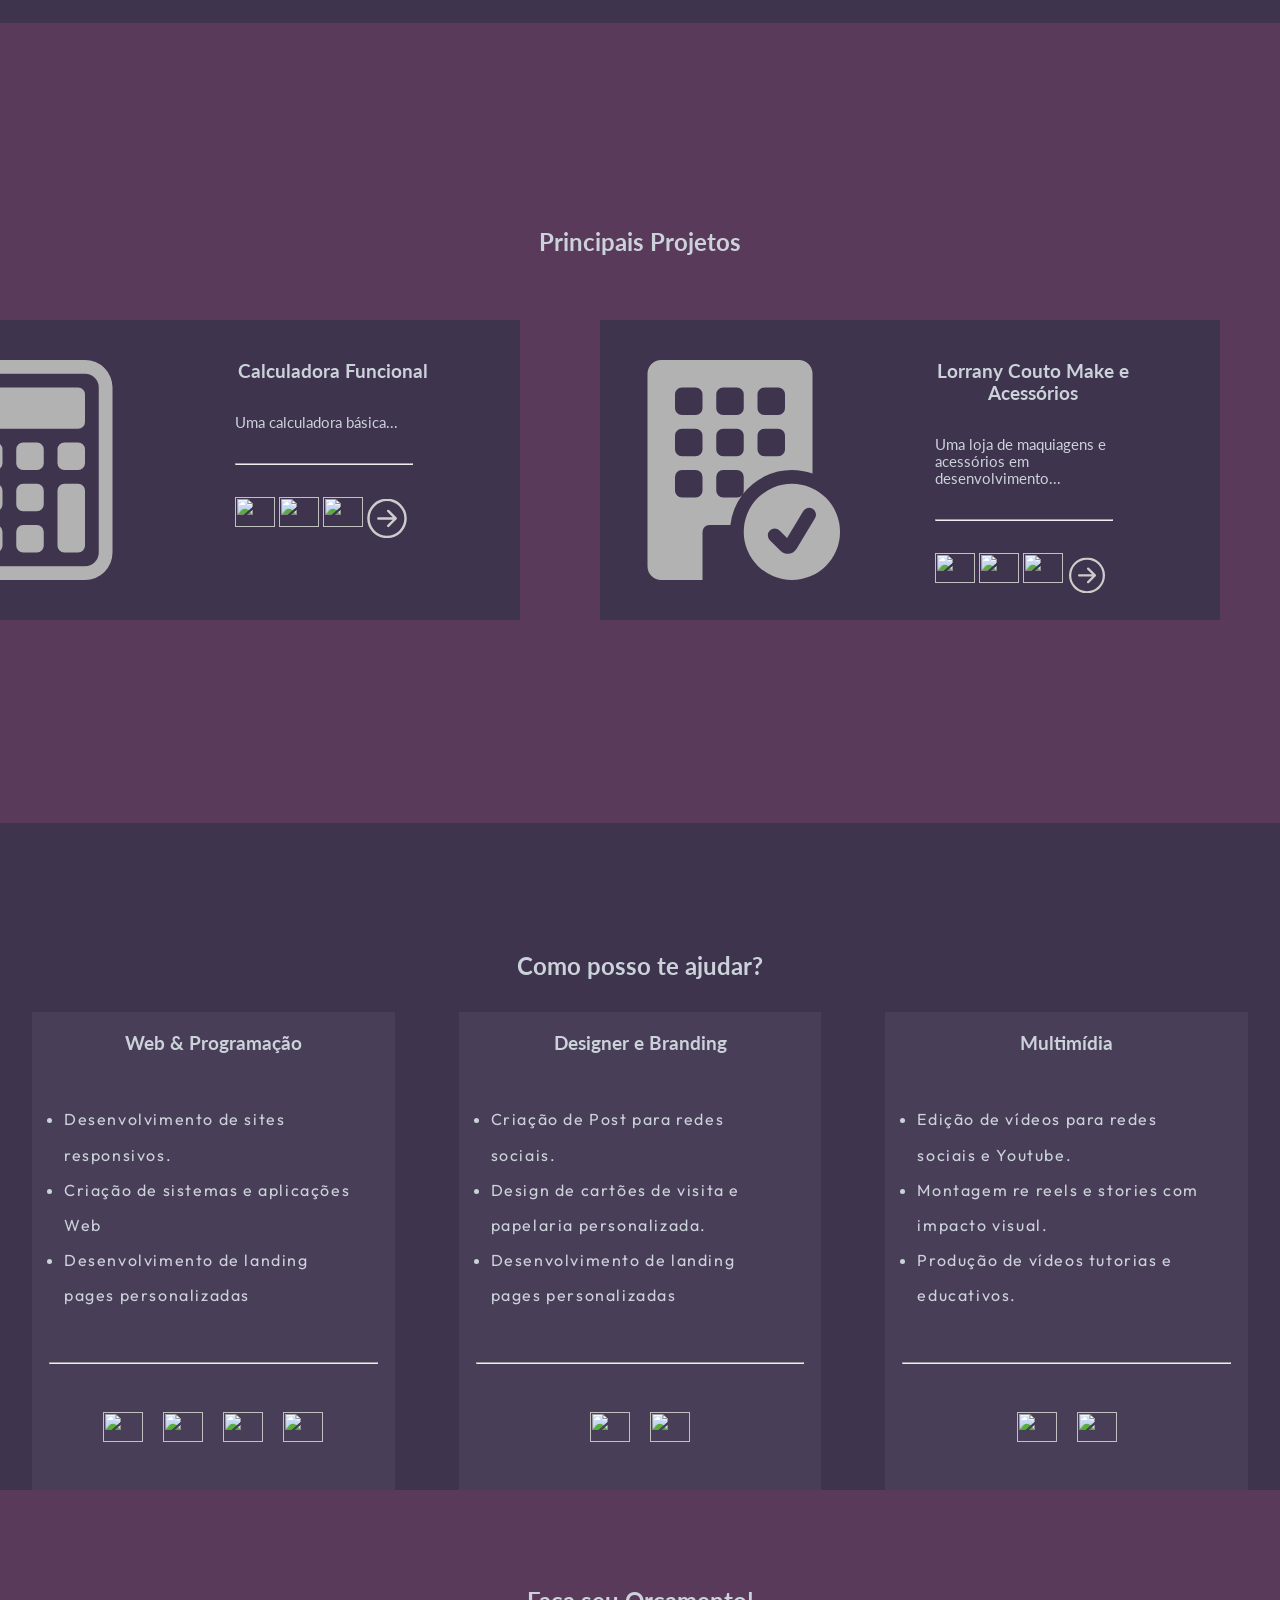
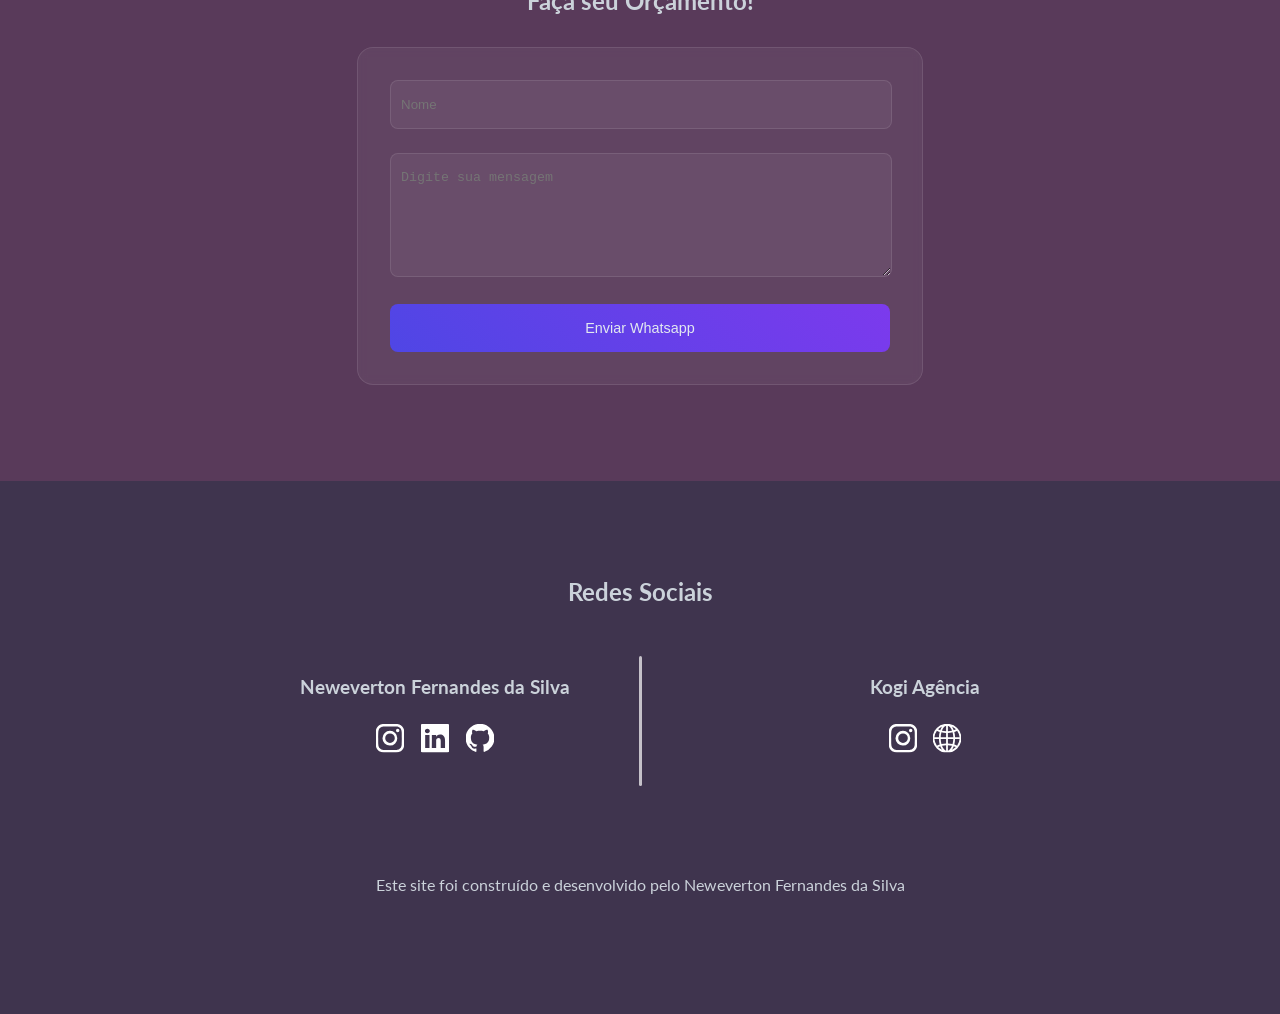
==== commit 4221529b: "Update index.html" ====
--- a/index.html
+++ b/index.html
@@ -93,7 +93,7 @@
 
                     <img height="30" width="40" src="https://devicon-website.vercel.app/api/javascript/original.svg">
 
-                    <a href="pages/Calculadora/Calculadora HTML + CSS + JavaScript/indexCalculadora.html">
+                    <a href="pages/Calculadora/indexCalculadora.html">
                     <img class="icone-link" height="22" width="40" src="../../icons/seta-circular.svg" style="filter: invert(80%); padding-top: 6px;">
                     </a>
                 </div>
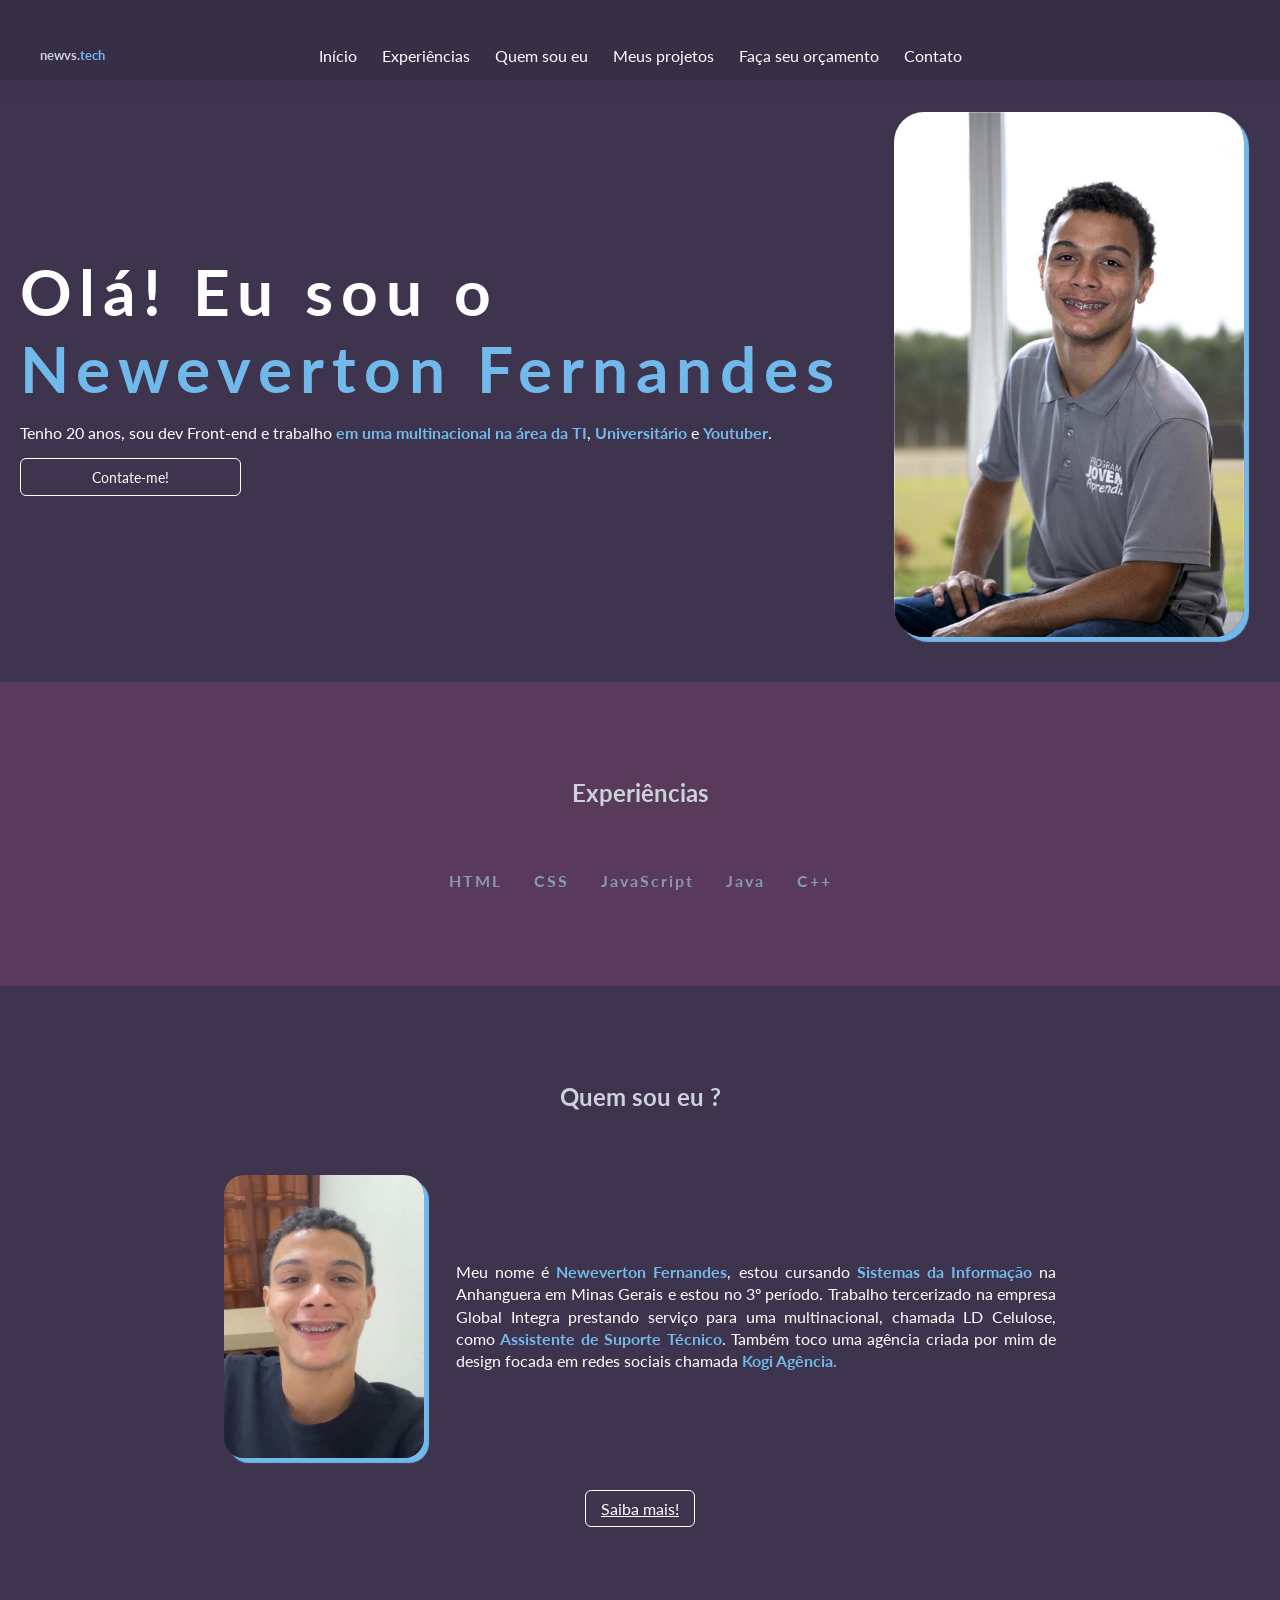
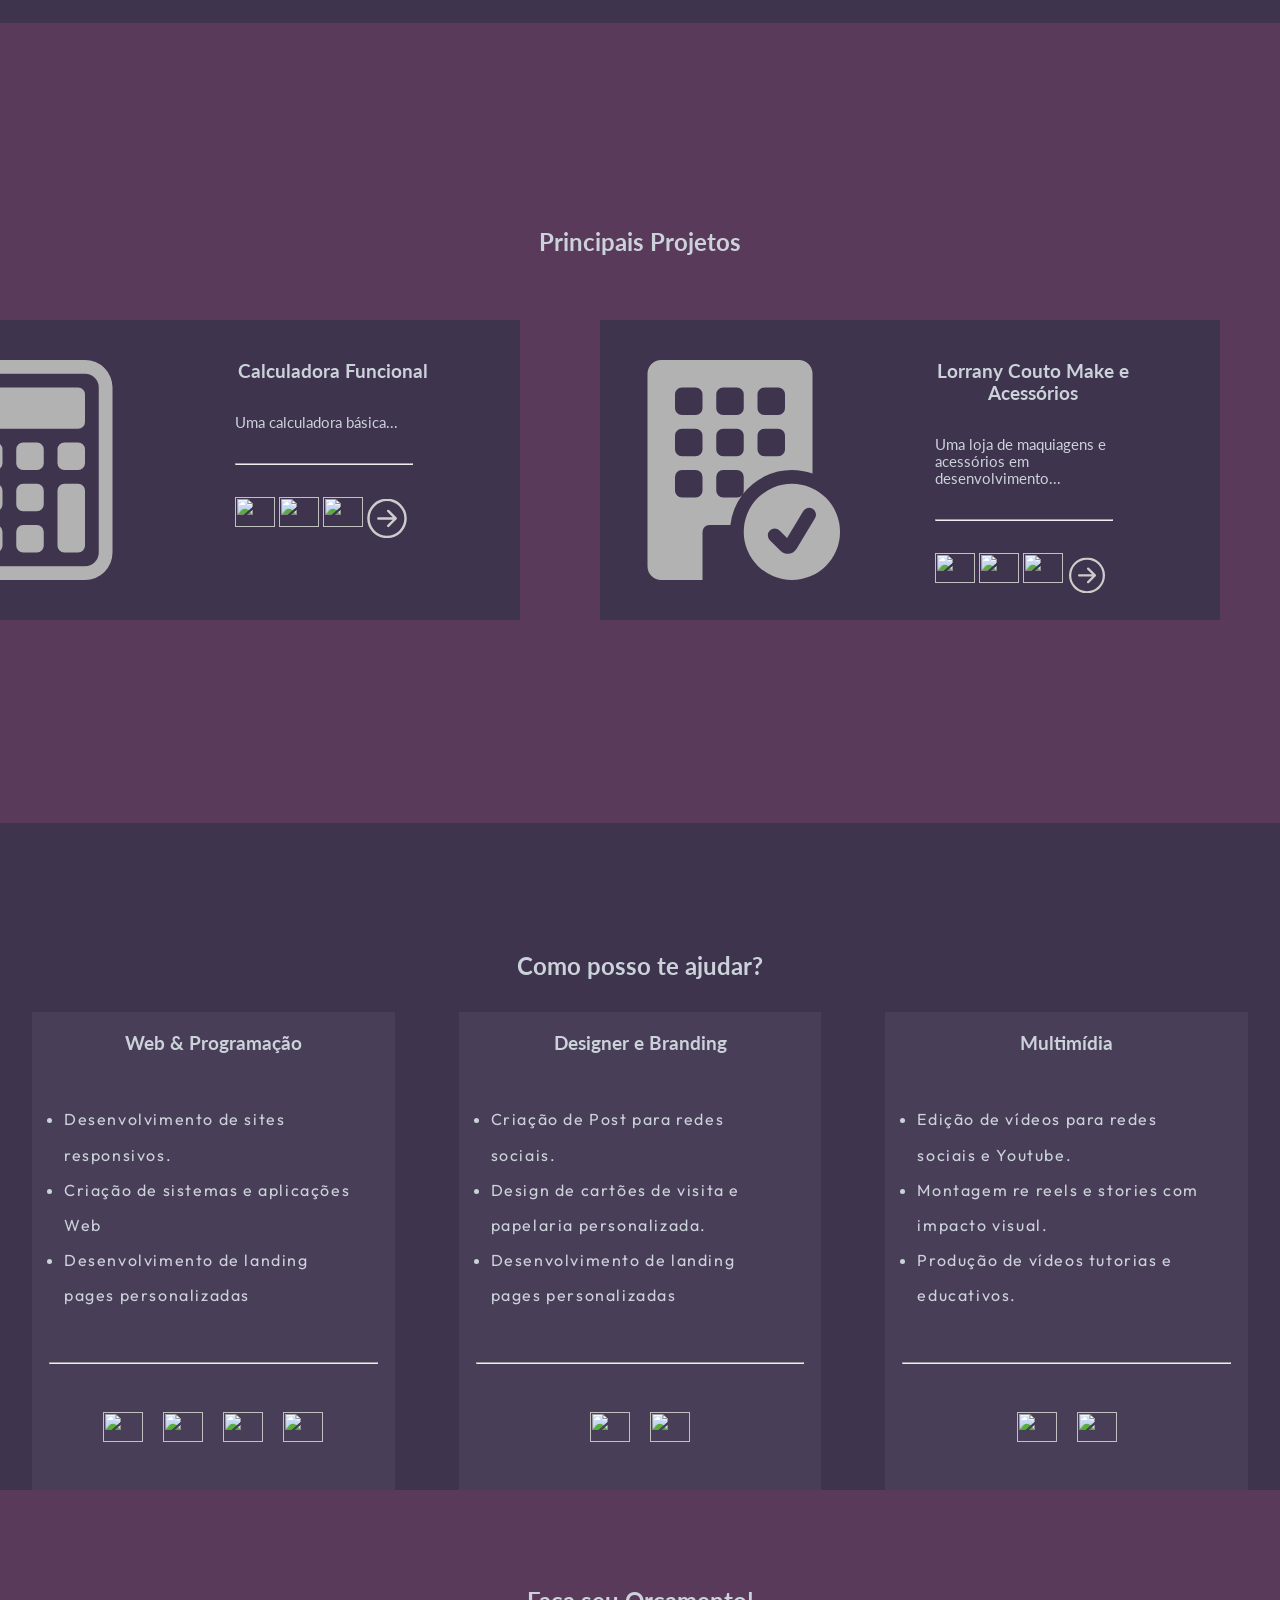
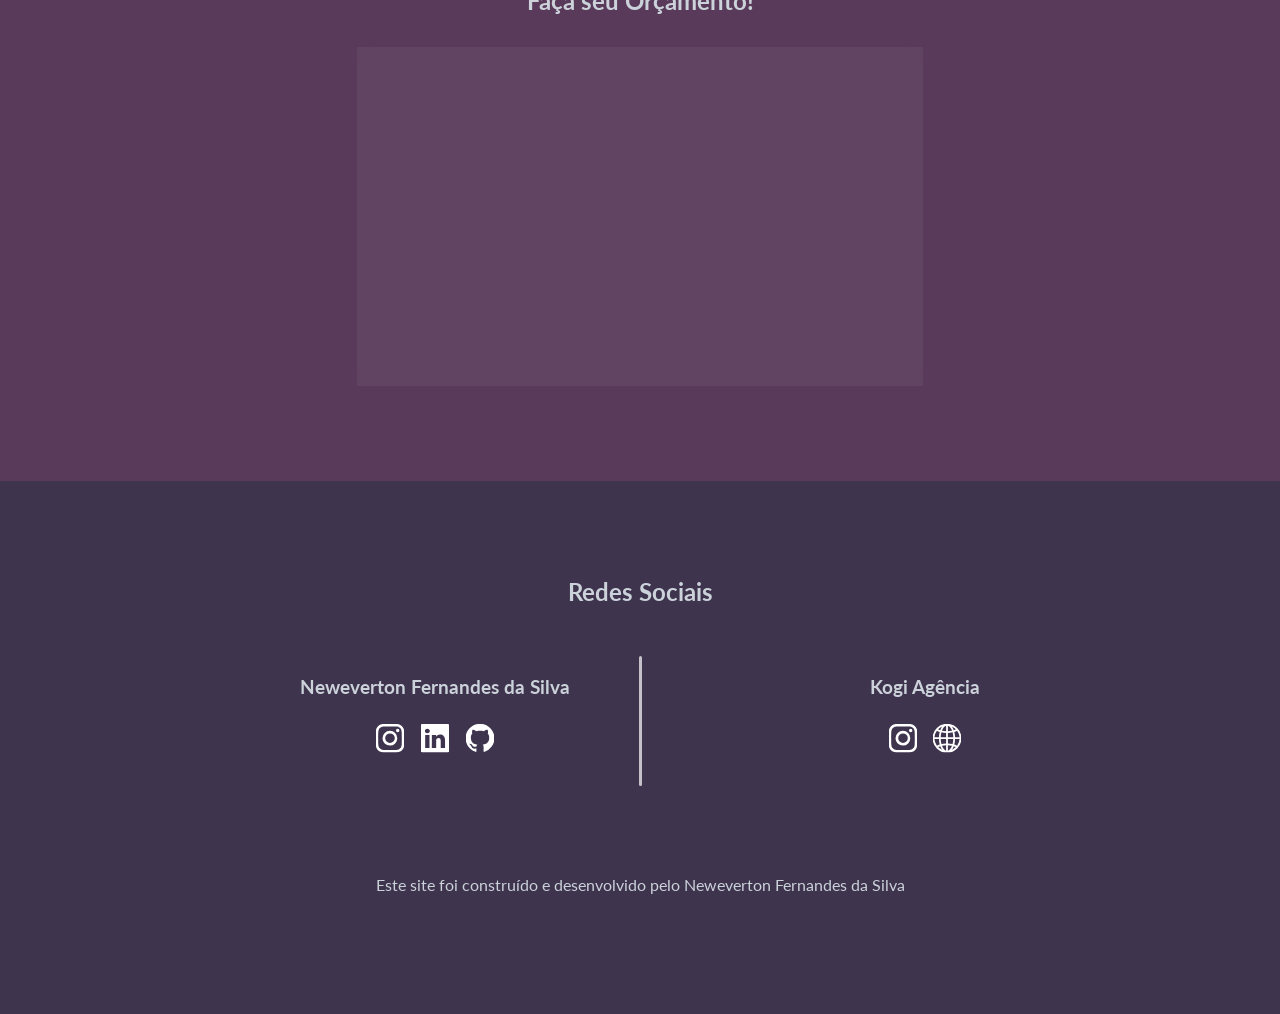
==== commit 76d1e24a: "Update index.html" ====
(no text change in the page or its own stylesheets)
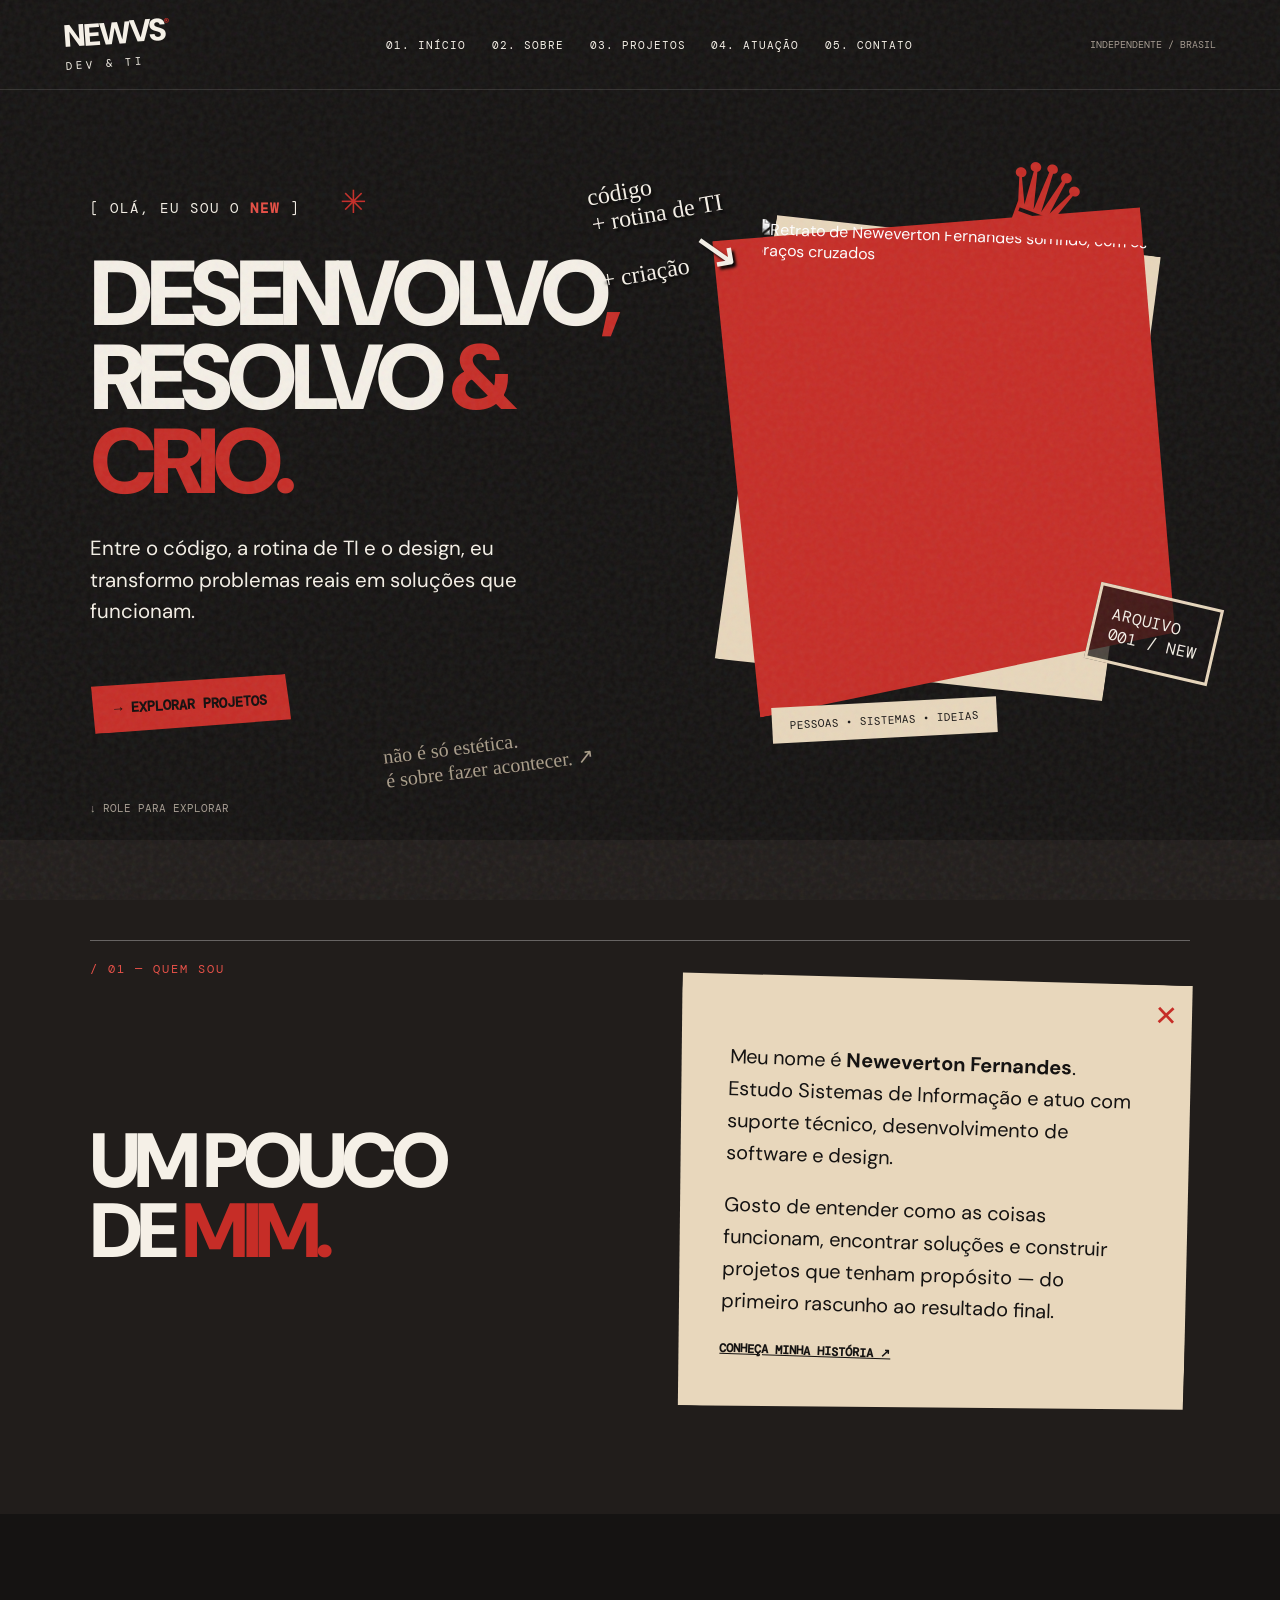
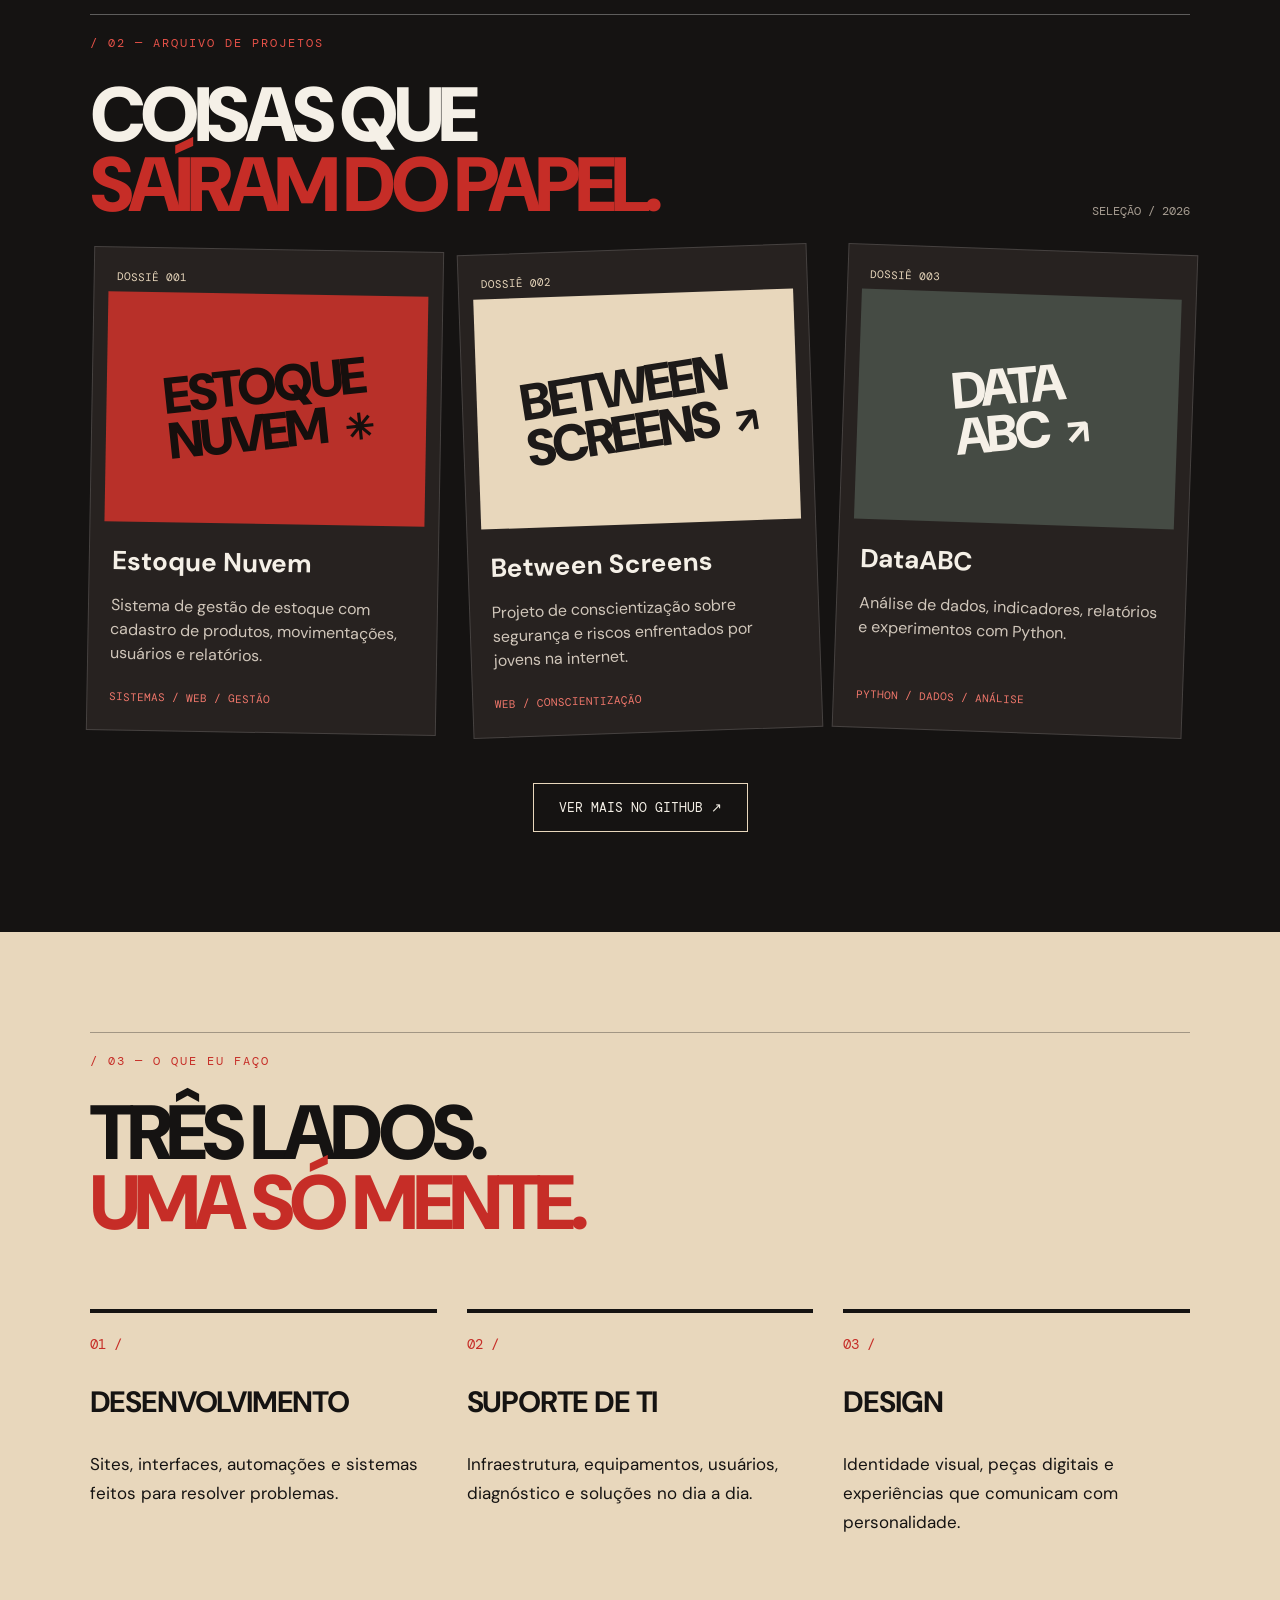
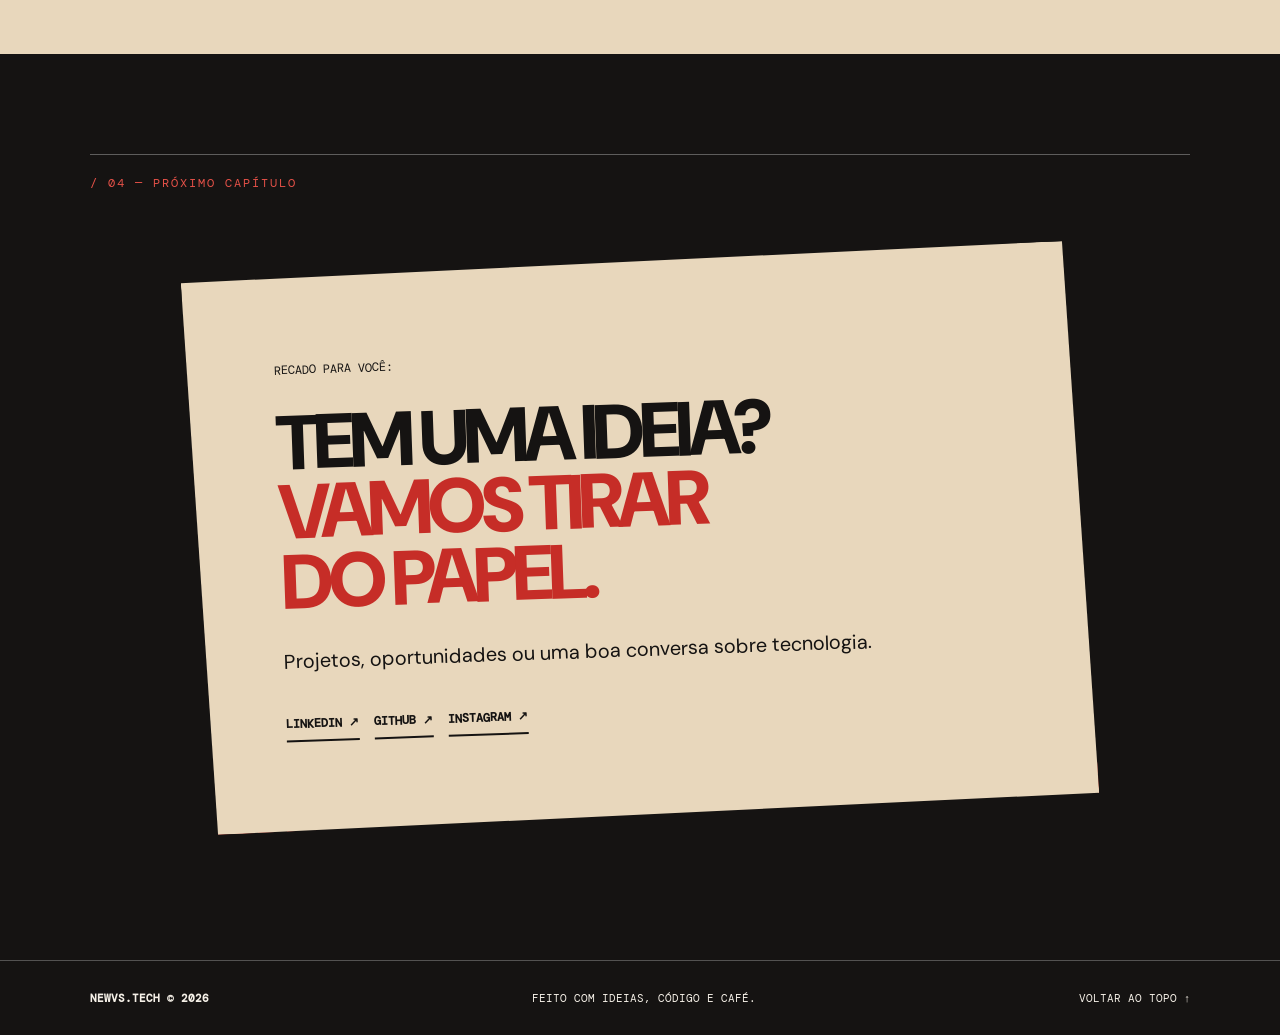
==== commit ad1dd3f9: "update index.html" ====
--- a/index.html
+++ b/index.html
@@ -1,224 +1,445 @@
+
 <!DOCTYPE html>
-<html lang="pt-br">
+<html lang="pt-BR">
+
 <head>
-    <meta name="description" content="Portfólio de Neweverton Fernandes, desenvolvedor front-end e criador da Kogi Agência.">
-    <meta name="keywords" content="HTML, CSS, JavaScript, Font-end, Portfólio">
-    <meta name="author" content="Neweverton Fernandes da Silva">
     <meta charset="UTF-8">
-    <meta name="viewport" content="width=device-width, initial-scale=1.0">
-    <link rel="shortcut icon" href="logos/kogi-agencia.jpg" type="image/x-icon">
+    <meta name="viewport" content="width=device-width, initial-scale=1">
+    <meta name="theme-color" content="#151312">
+    <meta name="description" content="Neweverton Fernandes — desenvolvimento, suporte em TI, sistemas e design. Projetos reais, ideias e experiências.">
+
+    <title>NEWVS.TECH — Neweverton Fernandes</title>
+
+    <!-- CSS -->
     <link rel="stylesheet" href="pages/home/style.css">
-    <title>Neweverton Fernandes | NF</title>
-
-    <link rel="" href="https://cdn.jsdelivr.net/npm/bootstrap-icons@1.13.1/font/bootstrap-icons.min.css">
+
+    <!-- JavaScript -->
+    <script src="pages/home/script.js" defer></script>
 </head>
 
-<header>
-    <div class="box-nav">
-
-        <div class="menu-btn" id="menu-btn">☰</div>
-        <h5>newvs.<strong>tech</strong></h5>
-
-        <nav id="nav-menu">
-            <a href="#inicio" class="nav-links">Início</a>
-            <a href="#experiences" class="nav-links">Experiências</a>
-            <a href="#how-am-i" class="nav-links">Quem sou eu</a>
-            <a href="#my-projects" class="nav-links">Meus projetos</a>
-            <a href="#contact" class="nav-links">Faça seu orçamento</a>
-            <a href="#a_footer" class="nav-links">Contato</a>
+<body>
+
+    <!-- ACESSIBILIDADE -->
+    <a class="skip" href="#inicio">Pular para o conteúdo</a>
+    <div class="grain" aria-hidden="true"></div>
+
+    <!-- ========================================
+         CABEÇALHO / NAVEGAÇÃO
+    ========================================= -->
+    <header class="site-header">
+
+        <a class="brand" href="#inicio" aria-label="NEWVS.TECH início">
+            NEWVS<span>®</span>
+            <small>DEV & TI</small>
+        </a>
+
+        <button class="menu-toggle" aria-expanded="false" aria-controls="site-nav">
+            MENU <span>☰</span>
+        </button>
+
+        <nav id="site-nav" aria-label="Navegação principal">
+            <a href="#inicio">01. INÍCIO</a>
+            <a href="#sobre">02. SOBRE</a>
+            <a href="#projetos">03. PROJETOS</a>
+            <a href="#atuacao">04. ATUAÇÃO</a>
+            <a href="#contato">05. CONTATO</a>
         </nav>
 
-    </div>
-</header>
-
-
-<body>
+        <span class="header-tag">INDEPENDENTE / BRASIL</span>
+
+    </header>
+
+    <!-- ========================================
+         CONTEÚDO PRINCIPAL
+    ========================================= -->
     <main>
-        <section class="first-section" id="inicio">
-            <div>
-                <h1>Olá! Eu sou o <br><strong>Neweverton Fernandes</strong></h1>
-                <p>Tenho 20 anos, sou dev Front-end e trabalho <strong>em uma multinacional na área da TI</strong>, <strong>Universitário</strong> e <strong>Youtuber</strong>.
+
+        <!-- ====================================
+             01 - PÁGINA INICIAL / HERO
+        ===================================== -->
+        <section id="inicio" class="hero section-wrap">
+
+            <!-- Apresentação -->
+            <div class="hero-copy">
+
+                <div class="intro">
+                    [ OLÁ, EU SOU O <b>NEW</b> ]
+                    <span class="scribble">✳</span>
+                </div>
+
+                <h1>
+                    DESENVOLVO<span>,</span>
+                    <br>RESOLVO<span> &</span>
+                    <br><em>CRIO.</em>
+                </h1>
+
+                <p class="hero-sub">
+                    Entre o código, a rotina de TI e o design,
+                    eu transformo problemas reais em soluções que funcionam.
                 </p>
-                <a href="#contact" class="btn-action link-action">Contate-me!</a>
-            </div>
-            <div class="box-img-main">
-                <img class="img-profile" src="new/new1.png" alt="Perfil Neweverton Fernandes">
-            </div>
+
+                <a class="tape-button" href="#projetos">
+                    → EXPLORAR PROJETOS
+                </a>
+
+                <div class="micro-note">
+                    não é só estética.
+                    <br>é sobre fazer acontecer. ↗
+                </div>
+
+            </div>
+
+            <!-- Composição visual -->
+            <div class="hero-art">
+
+                <div class="paper-back"></div>
+                <div class="red-patch"></div>
+
+                <div class="portrait-frame">
+                    <img
+                        src="new/retrato-original.jpg"
+                        alt="Retrato de Neweverton Fernandes sorrindo, com os braços cruzados"
+                    >
+                </div>
+
+                <div class="crown" aria-hidden="true">♛</div>
+
+                <div class="handwritten">
+                    código
+                    <br>+ rotina de TI
+                    <br>+ criação <span>↘</span>
+                </div>
+
+                <div class="stamp">
+                    ARQUIVO<br>001 / NEW
+                </div>
+
+                <div class="caption-strip">
+                    PESSOAS • SISTEMAS • IDEIAS
+                </div>
+
+            </div>
+
+            <div class="scroll-cue">
+                ↓ ROLE PARA EXPLORAR
+            </div>
+
         </section>
 
-        <section id="experiences" class="section-maior">
-            <h2 class="title">Experiências</h2>
-            <ul>
-                <li>HTML</li>
-                <li>CSS</li>
-                <li>JavaScript</li>
-                <li>Java</li>
-                <li>C++</li>
-            </ul>
+        <!-- ====================================
+             02 - SOBRE MIM
+        ===================================== -->
+        <section id="sobre" class="about section-wrap">
+
+            <div class="section-marker">
+                / 01 — QUEM SOU
+            </div>
+
+            <div class="about-grid">
+
+                <h2>
+                    UM POUCO<br>DE <em>MIM.</em>
+                </h2>
+
+                <div class="paper-note">
+
+                    <span class="paper-pin">✕</span>
+
+                    <p>
+                        Meu nome é <strong>Neweverton Fernandes</strong>.
+                        Estudo Sistemas de Informação e atuo com suporte
+                        técnico, desenvolvimento de software e design.
+                    </p>
+
+                    <p>
+                        Gosto de entender como as coisas funcionam,
+                        encontrar soluções e construir projetos que
+                        tenham propósito — do primeiro rascunho ao
+                        resultado final.
+                    </p>
+
+                    <a href="pages/aboutMe/aboutMe.html">
+                        CONHEÇA MINHA HISTÓRIA ↗
+                    </a>
+
+                </div>
+
+            </div>
+
         </section>
-    
-        <section id="how-am-i" class="third-section">
-            <h2 class="title">Quem sou eu ?</h2>
-            <div>
-                <img class="img-how-am-i" src="new/new2.jpg" alt="Imagem do Neweverton Fernandes">
-                <p>Meu nome é <strong>Neweverton Fernandes</strong>, estou cursando <strong>Sistemas da Informação</strong> na Anhanguera em Minas Gerais e estou no 3º período. Trabalho tercerizado na empresa Global Integra prestando serviço para uma multinacional, chamada LD Celulose, como <strong>Assistente de Suporte Técnico</strong>. Também toco uma agência criada por mim de design focada em redes sociais chamada <strong>Kogi Agência.</strong></p>
-                
-            <div id="about-more">
-            <a href="pages/aboutMe/aboutMe.html">Saiba mais!</a>
-            </div>
-        </div>
+
+        <!-- ====================================
+             03 - PROJETOS
+        ===================================== -->
+        <section id="projetos" class="projects section-wrap">
+
+            <div class="section-marker">
+                / 02 — ARQUIVO DE PROJETOS
+            </div>
+
+            <div class="projects-heading">
+
+                <h2>
+                    COISAS QUE<br>
+                    <em>SAÍRAM DO PAPEL.</em>
+                </h2>
+
+                <span>SELEÇÃO / 2026</span>
+
+            </div>
+
+            <div class="project-grid">
+
+                <!-- PROJETO 01 - ESTOQUE NUVEM -->
+                <article class="project-card featured">
+
+                    <div class="project-number">
+                        DOSSIÊ 001
+                    </div>
+
+                    <div class="project-visual visual-stock">
+                        <span>
+                            ESTOQUE<br>NUVEM
+                            <span class="asterisk">✳</span>
+                        </span>
+                    </div>
+
+                    <div class="project-info">
+
+                        <h3>Estoque Nuvem</h3>
+
+                        <p>
+                            Sistema de gestão de estoque com cadastro
+                            de produtos, movimentações, usuários
+                            e relatórios.
+                        </p>
+
+                        <span class="tags">
+                            SISTEMAS / WEB / GESTÃO
+                        </span>
+
+                    </div>
+
+                </article>
+
+                <!-- PROJETO 02 - BETWEEN SCREENS -->
+                <article class="project-card">
+
+                    <div class="project-number">
+                        DOSSIÊ 002
+                    </div>
+
+                    <div class="project-visual visual-between">
+                        <span>
+                            BETWEEN<br>SCREENS
+                            <span class="asterisk">↗</span>
+                        </span>
+                    </div>
+
+                    <div class="project-info">
+
+                        <h3>Between Screens</h3>
+
+                        <p>
+                            Projeto de conscientização sobre segurança
+                            e riscos enfrentados por jovens na internet.
+                        </p>
+
+                        <span class="tags">
+                            WEB / CONSCIENTIZAÇÃO
+                        </span>
+
+                    </div>
+
+                </article>
+
+                <!-- PROJETO 03 - DATAABC -->
+                <article class="project-card">
+
+                    <div class="project-number">
+                        DOSSIÊ 003
+                    </div>
+
+                    <div class="project-visual visual-data">
+                        <span>
+                            DATA<br>ABC
+                            <span class="asterisk">↗</span>
+                        </span>
+                    </div>
+
+                    <div class="project-info">
+
+                        <h3>DataABC</h3>
+
+                        <p>
+                            Análise de dados, indicadores, relatórios
+                            e experimentos com Python.
+                        </p>
+
+                        <span class="tags">
+                            PYTHON / DADOS / ANÁLISE
+                        </span>
+
+                    </div>
+
+                </article>
+
+            </div>
+
+            <!-- Link para o GitHub -->
+            <a
+                class="archive-link"
+                href="https://github.com/newevertondev"
+                target="_blank"
+                rel="noopener noreferrer"
+            >
+                VER MAIS NO GITHUB ↗
+            </a>
 
         </section>
 
- <section id="my-projects" class="section-maior">
-    <h2 class="contatos-titulo">Principais Projetos</h2>
-
-    <div class="projects"> <!-- container correto -->
-
-        <div class="project1">
-            <div class="back-project1">            
-                <div class="img-project1">
-                    <img src="media/slides/calculator.svg" id="project1" alt="">
-                </div>
-            </div>
-
-            <div class="text-project1">
-                <h3>Calculadora Funcional</h3>
-                <p id="projects">Uma calculadora básica...</p>
-                <hr id="linha-horizontal">
-                <div class="icons-projects">
-                    <img height="30" width="40" src="https://devicon-website.vercel.app/api/html5/original.svg">
-
-                    <img height="30" width="40" src="https://devicon-website.vercel.app/api/css3/original.svg">
-
-                    <img height="30" width="40" src="https://devicon-website.vercel.app/api/javascript/original.svg">
-
-                    <a href="pages/Calculadora/indexCalculadora.html">
-                    <img class="icone-link" height="22" width="40" src="../../icons/seta-circular.svg" style="filter: invert(80%); padding-top: 6px;">
+        <!-- ====================================
+             04 - ÁREAS DE ATUAÇÃO
+        ===================================== -->
+        <section id="atuacao" class="work section-wrap">
+
+            <div class="section-marker">
+                / 03 — O QUE EU FAÇO
+            </div>
+
+            <h2>
+                TRÊS LADOS.<br>
+                <em>UMA SÓ MENTE.</em>
+            </h2>
+
+            <div class="work-grid">
+
+                <!-- Desenvolvimento -->
+                <div>
+
+                    <span>01 /</span>
+
+                    <h3>DESENVOLVIMENTO</h3>
+
+                    <p>
+                        Sites, interfaces, automações e sistemas
+                        feitos para resolver problemas.
+                    </p>
+
+                </div>
+
+                <!-- Suporte de TI -->
+                <div>
+
+                    <span>02 /</span>
+
+                    <h3>SUPORTE DE TI</h3>
+
+                    <p>
+                        Infraestrutura, equipamentos, usuários,
+                        diagnóstico e soluções no dia a dia.
+                    </p>
+
+                </div>
+
+                <!-- Design -->
+                <div>
+
+                    <span>03 /</span>
+
+                    <h3>DESIGN</h3>
+
+                    <p>
+                        Identidade visual, peças digitais e experiências
+                        que comunicam com personalidade.
+                    </p>
+
+                </div>
+
+            </div>
+
+        </section>
+
+        <!-- ====================================
+             05 - CONTATO
+        ===================================== -->
+        <section id="contato" class="contact section-wrap">
+
+            <div class="section-marker">
+                / 04 — PRÓXIMO CAPÍTULO
+            </div>
+
+            <div class="contact-paper">
+
+                <span class="tiny">
+                    RECADO PARA VOCÊ:
+                </span>
+
+                <h2>
+                    TEM UMA IDEIA?<br>
+                    <em>
+                        VAMOS TIRAR<br>
+                        DO PAPEL.
+                    </em>
+                </h2>
+
+                <p>
+                    Projetos, oportunidades ou uma boa conversa
+                    sobre tecnologia.
+                </p>
+
+                <div class="contact-links">
+
+                    <a
+                        href="https://www.linkedin.com/in/neweverton-fernandes-da-silva-93ab88287/"
+                        target="_blank"
+                        rel="noopener noreferrer"
+                    >
+                        LINKEDIN ↗
                     </a>
-                </div>
-            </div>
-        </div>
-
-        <div class="project2">
-            <div class="back-project2">            
-                <div class="img-project2">
-                    <img src="media/slides/empresa.svg" id="project2" alt="">
-                </div>
-            </div>
-
-            <div class="text-project1">
-                <h3>Lorrany Couto Make e Acessórios</h3>
-                <p id="projects">Uma loja de maquiagens e acessórios em desenvolvimento...</p>
-                <hr id="linha-horizontal">
-                <div class="icons-projects">
-                    <img height="30" width="40" src="https://devicon-website.vercel.app/api/html5/original.svg">
-
-                    <img height="30" width="40" src="https://devicon-website.vercel.app/api/css3/original.svg">
-
-                    <img height="30" width="40" src="https://devicon-website.vercel.app/api/javascript/original.svg">
-
-                    <a class ="link-seta" href="pages/Lorrany Couto/indexLorranyCouto.html">
-                    <img id="icone-link" height="20" width="40" src="../../icons/seta-circular.svg" style="filter: invert(80%); padding-top: 6px;">
+
+                    <a
+                        href="https://github.com/newevertondev"
+                        target="_blank"
+                        rel="noopener noreferrer"
+                    >
+                        GITHUB ↗
                     </a>
-                </div>
-            </div>
-        </div>
-
-        <div class="project3"></div>
-        <div class="project4"></div>
-
-    </div>
-</section>
-        
-        <section id="how-can-i-help-you">
-            <h2 class="title">Como posso te ajudar?</h2>
-            <div class="container-help-you">
-                <div class="left-you">
-                    <h3>Web & Programação</h3>
-                    <ul>
-                        <li>Desenvolvimento de sites responsivos.</li>
-                        <li>Criação de sistemas e aplicações Web</li>
-                        <li>Desenvolvimento de landing pages personalizadas</li>
-                    </ul>
-                    <hr id="linha-horizontal">
-                        <div class="icons-you">
-                        <img align="center" height="30" width="40" src="https://devicon-website.vercel.app/api/vscode/original.svg">
-                        <img align="center" height="30" width="40" src="https://devicon-website.vercel.app/api/html5/original.svg">
-                        <img align="center" height="30" width="40" src="https://devicon-website.vercel.app/api/css3/original.svg">
-                        <img align="center" height="30" width="40" src="https://devicon-website.vercel.app/api/javascript/original.svg">
-                        </div>
-                </div>
-                <div class="middle-you">
-                    <h3>Designer e Branding</h3>
-                    <ul>
-                        <li>Criação de Post para redes sociais.</li>
-                        <li>Design de cartões de visita e papelaria personalizada.</li>
-                        <li>Desenvolvimento de landing pages personalizadas</li>
-                    </ul>
-                    <hr id="linha-horizontal">
-                    <div class="icons-you">
-                    <img align="center" height="30" width="40" src="https://devicon-website.vercel.app/api/photoshop/plain.svg">
-                    <img align="center" height="30" width="40" src="https://devicon-website.vercel.app/api/illustrator/plain.svg">
-                    </div>
-                </div>
-                <div class="right-you">
-                    <h3>Multimídia</h3>
-                    <ul>
-                        <li>Edição de vídeos para redes sociais e Youtube.</li>
-                        <li>Montagem re reels e stories com impacto visual.</li>
-                        <li>Produção de vídeos tutorias e educativos.</li>
-                    </ul>
-                    <hr id="linha-horizontal">
-                    <div class="icons-you">
-                    <img align="center" height="30" width="40"src="https://devicon-website.vercel.app/api/premierepro/original.svg"></img>
-                    <img align="center" height="30" width="40"src="https://devicon-website.vercel.app/api/aftereffects/original.svg"></img>
-                    </div>
-                </div>
-
-            </div>
+
+                    <a
+                        href="https://www.instagram.com/new.ferds"
+                        target="_blank"
+                        rel="noopener noreferrer"
+                    >
+                        INSTAGRAM ↗
+                    </a>
+
+                </div>
+
+            </div>
+
         </section>
 
-
-        <section id="contact"> 
-            <h2 class="contatos-titulo">Faça seu Orçamento!</h2>
-            
-            <form class="formulario-contato" id="formulario" onsubmit="enviarWhats(event)">
-                <div class="grupo-form">
-                    <input placeholder="Nome" class="campo-form" id="nome" required>
-                </div>
-                <div class="grupo-form">
-                    <textarea class="campo-form" placeholder="Digite sua mensagem" rows="6" id="mensagem" required></textarea>
-                </div>
-                <button type="submit" class="botao-form">Enviar Whatsapp</button>
-            </form>           
-        </main>
-        
-            <footer  id="#redes-sociais">
-                <h2 class="title" id="a_footer">Redes Sociais
-                </h2>
-                    <div class="footer-container-redes">
-                    <div class="linha-vertical"></div>
-                    <div class="footer-left">
-                        <h3> Neweverton Fernandes da Silva</h3>
-                        <div class="footer-img-left">
-                            <a href="https://www.instagram.com/new.ferds" target="_blank"><img src="../../icons/instagram.svg" id="footer-img-left" alt="Instagram Neweverton"> </a>
-                            <a href="https://www.linkedin.com/in/neweverton-fernandes-da-silva-93ab88287/" target="_blank"><img src="../../icons/linkedin.svg" id="footer-img-left" alt="LinkedIn Neweverton"></a>
-                            <a href="https://github.com/newevertondev" target="_blank"><img src="../../icons/github.svg" id="footer-img-left" alt="GitHub Neweverton"></a>
-                        </div>
-                    </div>
-                    <div class="footer-right">
-                    <h3> Kogi Agência</h3>
-                     <div class="footer-img-right">
-                      <a href="https://www.instagram.com/agenciakogi" target="_blank"><img src="../../icons/instagram.svg" id="footer-img-right" alt="Instagram Agência Kogi"></a>   
-                    <a href="/pages/agencia/agencia.html"><img src="../../icons/globe2.svg"alt="Site Kogi Agência" id="footer-img-right"></a>
-                        </div>
-                    </div>
-                </div>
-                <br>
-                <p id="footer">Este site foi construído e desenvolvido pelo Neweverton Fernandes da Silva</p>
-        </footer>
-
-    <script src="pages/home/script.js"> </script>
+    </main>
+
+    <!-- ========================================
+         RODAPÉ
+    ========================================= -->
+    <footer>
+
+        <strong>
+            NEWVS.TECH © <span id="year">2026</span>
+        </strong>
+
+        <span>
+            FEITO COM IDEIAS, CÓDIGO E CAFÉ.
+        </span>
+
+        <a href="#inicio">
+            VOLTAR AO TOPO ↑
+        </a>
+
+    </footer>
+
 </body>
 </html>
--- a/pages/home/style.css
+++ b/pages/home/style.css
@@ -1,1655 +1 @@
-@charset "UTF-8";
-
-@import url('https://fonts.googleapis.com/css2?family=Lato');
-
-@import url('https://fonts.googleapis.com/css2?family=Outfit:wght@100..900&display=swap');
-
-* {
-    margin: 0;
-    padding: 0;
-    scroll-behavior: smooth;
-    scroll-padding-top: 76px;
-}
-
-:root {
-    --white: #fff;
-    --dark1: #3f344e;
-    --dark2: #593a5a;
-    --dark3: #615681;
-    --dark4: #8998b1;
-    --dark5: #cbd2da;
-    --dark6: #372f46;
-    --cyan1: #70b9ea;
-}
-
-::-webkit-scrollbar {
-    width: 10px;
-}
-
-::-webkit-scrollbar-track {
-    background: var(--dark2);
-}
-
-::-webkit-scrollbar-thumb {
-    background: var(--dark4);
-}
-
-::-webkit-scrollbar-thumb:hover {
-    background: var(--dark5);
-}
-
-body {
-    background-color: var(--dark1);
-    width: 100%;
-    margin: 0 auto;
-    padding: 0;
-    height: 100vh;
-    font-family: 'Lato';
-}
-
-header {
-    position: fixed;
-    display: flex;
-    width: 100%;
-    justify-content: center;
-    align-items: center;
-    flex-direction: row;
-    z-index: 1;
-    flex-wrap: wrap;
-    padding: 30px 0 0 0;
-    background-color: var(--dark6);
-    min-height: 50px;
-    box-shadow: 0px 3px 15px var(--dark1);
-}
-
-.box-nav {
-    display: flex;
-    align-items: center;
-    flex-wrap: wrap;
-    justify-content: center;
-    width: 100%;
-    padding: 0 40px;
-}
-
-
-nav {
-    display: flex;
-    gap: 25px; /* espaçamento entre os links */
-}
-
-h5{
-    position: absolute;
-    left: 40px;
-    margin: 0;
-    color: var(--dark5);
-
-}
-
-.menu-btn {
-    display: none;
-    font-size: 28px;
-    color: var(--white);
-    cursor: pointer;
-    position: absolute;
-    right: 20px;
-    top: 20px;
-    z-index: 2;
-}
-
-
-.nav-links {
-    text-decoration: none;
-    position: relative;
-    color: var(--white);
-    display: inline-block;
-    justify-content: center;
-    text-decoration: none;
-}
-
-.nav-links:before {
-    color: var(--dark4);
-    content: "";
-    position: absolute;
-    bottom: -7px;
-    height: 2px;
-    width: 0;
-    background: #ffffff;
-    border-radius: 50px;
-    transition: width 0.3s ease;    
-}
-
-.nav-links:hover:before {
-    width: 100%;
-}
-a {
-    color: var(--white);
-}
-
-a:hover {
-    color: var(--dark4);
-}
-
-.formulario-contato {
-    max-width: 500px;
-}
-
-.box-btn-action {
-    display: flex;
-    gap: 1rem;
-    
-}
-
-:is(button,.link-action) {
-    padding: .6rem;
-    font-size: .9rem;
-    border-radius: 6px;
-    cursor: pointer;
-    transition: .4s;
-}
-
-.btn-action {
-    background-color: transparent;
-    border: 1px solid var(--white);
-    color: var(--white);
-}
-
-.btn-action:hover {
-    background-color: var(--dark3);
-    border: 1px solid var(--dark3);
-}
-
-main {
-    display: flex;
-    flex-direction: column;
-    width: 100%;
-    margin: 0;
-    gap: 2rem;
-    flex-wrap: wrap;
-}
-
-section {
-    padding: 6rem 1rem;
-    width: 100%;
-    box-sizing: border-box;
-
-}
-
-.first-section {
-    display: flex;
-    justify-content: space-evenly;
-    gap: 2rem;
-    flex-wrap: wrap;
-    align-items: center;
-    max-height: 650px;
-}
-
-h1 {
-    font-size: 4rem;
-    color: var(--white);
-    letter-spacing: 8px;
-}
-
-strong {
-    color: var(--cyan1);
-    flex-wrap: wrap;
-}
-
-.strong-title {
-    color: var(--cyan1);
-    flex-wrap: wrap;
-}
-
-.first-section p {
-    color: var(--white);
-}
-
-.link-action {
-    text-decoration: none;
-    width: 200px;
-    text-align: center;
-}
-
-.box-img-main {
-    max-width: 350px;
-    padding: 1rem;
-}
-
-.img-profile {
-    border-radius: 30px;
-    width: 100%;
-    animation: flutuar 5s ease-in-out infinite;
-}
-
-
-.section-maior {
-    width: 100%;
-    background-color: var(--dark2);
-    display: flex;
-    flex-direction: column;
-    align-items: center;
-    justify-content: center;
-    gap: 2rem;
-}
-
-.section-maior ul {
-    display: flex;
-    gap: 2rem;
-}
-
-
-.section-maior ul li{
-    list-style: none;
-    display: flex;
-    justify-content: center;
-    align-items: center;
-    gap: 2rem;
-    flex-wrap: wrap;
-    color: var(--dark4);
-    letter-spacing: 2px;
-    font-weight: bold;
-}
-
-.section-maior ul li:hover {
-    color: var(--dark5);
-    transition: .4s;
-    cursor: default;
-}
-
-.title {
-    color: var(--dark5);
-    display: flex;
-    gap: 4rem;
-    justify-content: center;
-    align-items: center;
-    flex-wrap: wrap;
-    padding-bottom: 32px;
-    cursor: default;
-}
-
-.third-section {
-    display: flex;
-    flex-direction: column;
-    align-items: center;
-    justify-content: center;
-    gap: 2rem;
-    padding: 4rem 1rem;
-    width: 100%;
-    box-sizing: border-box;
-}
-
-
-.third-section > div{
-    display: flex;
-    flex-direction: row;
-    justify-content: center;
-    align-items: center;
-    flex-wrap: wrap;
-    gap: 2rem;
-    max-width: 1000px;
-}
-
-#about-more {
-    display: flex;
-    padding: 8px 15px 8px 15px;
-    border-radius: 5px;
-    justify-content: right;
-    align-items: right;
-    background-color: transparent;
-    border: 1px solid var(--white);
-    color: var(--white);
-}
-
-:is(#about-more) {
-    border-radius: 6px;
-    cursor: pointer;
-    transition: .4s;
-}
-#about-more:hover {
-    background-color: var(--dark3);
-    border: 1px solid var(--dark3);
-    color: var(--dark4);
-}
-
-
-.third-section > div img {
-    width: 200px;
-    border-radius: 20px;
-    animation: flutuar 5s ease-in-out infinite;
-}
-
-.third-section > div p{
-    max-width: 600px;
-    color: var(--white);
-    text-align: justify;
-    line-height: 1.4rem;
-}
-
-:is(.img-profile, .img-how-am-i) {
-    box-shadow: 5px 5px 1px var(--cyan1);
-}
-
-section#my-projects {
-    width: 100%;
-    padding: 60px 0;
-    display: flex;
-    justify-content: center;
-}
-
-.projects {
-    display: flex;
-    flex-direction: row;
-    gap: 5rem;
-    justify-content: center;
-}
-
-.project1,
-.project2 {
-    display: flex;
-    background-color: var(--dark1);
-    width: 600px;
-    height: 300px;
-    flex-direction: row;
-    justify-content: center;
-    padding-left: 20px;
-    gap: 6rem;
-}
-
-.back-project1,
-.back-project2 {
-    display: flex;
-    width: 250px;
-    height: 300px;
-    justify-content: center;
-    align-items: center;
-    filter: invert(70%);
-}
-
-.img-project1,
-.img-project2 {
-    display: flex;
-    width: 70px;
-    height: 70px;
-    justify-content: left;
-    align-items: left;
-}
-
-    .text-project1 {
-    display: flex;
-    flex-direction: column;
-    gap: 1rem;
-    width: 100%;
-    padding: 2px 20px 10px 2px;  
-}
-
-p#projects {
-    display: flex;
-    color: var(--dark5);
-    font-family: 'Lato';
-    text-align: left;
-    font-size: 15px;
-    line-height: 17px;
-}
-
-hr#linha-horizontal {
-    width: 100%; 
-    background-color: rgba(255, 255, 255, 0.699); 
-    justify-content: center;
-    align-items: center;
-    border-radius: 20px;
-}
-
-.project3 {
-    background-color: white;
-}
-.project4 {
-    background-color: white;
-}
-
-
-@keyframes autoRun {
-    from {
-        left: 100%;
-    }
-    to {
-        left: -100px;
-    }
-}
-
-section#how-can-i-help-you{
-    padding: 6em 2em;
-    width: 100%;
-}
-
-.container-help-you {
-    width: 100%;
-    display: flex;
-    flex-direction: row;
-    justify-content: space-evenly;
-    align-items: flex-start;
-    gap: 4rem;
-}
-
-.left-you,
-.middle-you,
-.right-you {
-    display: flex;
-    width: 570px;
-    flex-direction: column;
-    text-align: left;
-    align-items: center;
-    justify-content: flex-start;
-    background-color: rgba(255, 255, 255, 0.05);
-    gap: 1rem;
-    padding-bottom: 2rem;
-}
-
-section#contact {
-    background-color: var(--dark2);
-}
-
-.contatos-titulo {
-    color: var(--dark5);
-    display: flex;
-    gap: 4rem;
-    justify-content: center;
-    align-items: center;
-    flex-wrap: wrap;
-    padding-bottom: 32px;
-    cursor: default;
-}
-
-.formulario-contato {
-    width: 600px;
-    margin: 0 auto;
-    background-color: rgba(255, 255, 255, 0.05);
-    backdrop-filter: blur(5px);
-    padding: 2rem;
-    border: 1px solid rgba(255, 255, 255, 0.1);
-    border-radius: 16px;
-   
-
-}
-
-.campo-form {
-    width:100%;
-    padding: 1rem 0rem 1rem ;
-    text-indent: 10px;
-    background-color: rgba(255, 255, 255, 0.05);
-    border-radius: 8px;
-    color: #e2e8f0;
-    border: 1px solid rgba(255, 255, 255, 0.1);
-    outline: none;
-}
-
-.campo-form:focus {
-    border-color: var(--dark4);
-    box-shadow: 0 0 10px var(--dark3);
-}
-
-.grupo-form {
-    margin-bottom: 1.5rem;
-}
-
-.botao-form {
-    color: #e2e8f0;
-    background: linear-gradient(45deg, #4f46e5, #7c3aed);
-    padding: 1rem 2rem;
-    border: none;
-    border-radius: 8px;
-    cursor: pointer;
-    width: 100%;
-    transition: all 0.5 ease;
-}
-
-.botao-form:hover {
-    transform: translateY(-4px);
-    box-shadow: 0 5px 15px rgba(79, 70, 229, 0.4);
-}
-
-.linha-vertical {
-    width: 3px; 
-    height: 130px;
-    background-color: rgba(255, 255, 255, 0.699);
-    position: absolute; 
-    justify-content: center;
-    align-items: center;
-    border-radius: 20px;
-}
-
-
-.icone-link 
-{padding-top: 23px;
-transition: 0.2s;
-}
-.icone-link:hover {
-transform: scale(0.9);
-}
-
-@keyframes flutuar {
-    0%, 100% {
-        transform: translateY(0);
-    }
-
-    50% {
-        transform: translateY(-20px);
-    }
-}
-
-    .img-logo, .box-img-header{
-        display: none;
-}
-
-.formulario-contato {
-    max-width: 500px;
-}
-
-.box-btn-action {
-    display: flex;
-    gap: 1rem;
-}
-
-:is(button,.link-action) {
-    padding: .6rem;
-    font-size: .9rem;
-    border-radius: 6px;
-    cursor: pointer;
-    transition: .4s;
-}
-
-.btn-action {
-    background-color: transparent;
-    border: 1px solid var(--white);
-    color: var(--white);
-}
-
-.btn-action:hover {
-    background-color: var(--dark3);
-    border: 1px solid var(--dark3);
-}
-
-main {
-    display: flex;
-    flex-direction: column;
-    width: 100%;
-    margin: 0;
-    gap: 2rem;
-    flex-wrap: wrap;
-}
-
-section {
-    padding: 6rem 1rem;
-    width: 100%;
-    box-sizing: border-box;
-
-}
-
-.first-section {
-    display: flex;
-    justify-content: space-evenly;
-    gap: 2rem;
-    flex-wrap: wrap;
-    align-items: center;
-    min-height: 650px;
-}
-
-.first-section > div {
-    display: flex;
-    flex-direction: column;
-    gap: 1rem;
-    min-width: 300px
-}
-
-h1 {
-    font-size: 4rem;
-    color: var(--white);
-    letter-spacing: 8px;
-}
-
-strong {
-    color: var(--cyan1);
-    flex-wrap: wrap;
-}
-
-.strong-title {
-    color: var(--cyan1);
-    flex-wrap: wrap;
-}
-
-.first-section p {
-    color: var(--white);
-}
-
-.link-action {
-    text-decoration: none;
-    width: 200px;
-    text-align: center;
-}
-
-.box-img-main {
-    max-width: 350px;
-    padding: 1rem;
-}
-
-.img-profile {
-    border-radius: 30px;
-    width: 100%;
-    animation: flutuar 5s ease-in-out infinite;
-}
-
-
-.title {
-    color: var(--dark5);
-    display: flex;
-    gap: 4rem;
-    justify-content: center;
-    align-items: center;
-    flex-wrap: wrap;
-    padding-bottom: 32px;
-    cursor: default;
-}
-
-.third-section {
-    display: flex;
-    flex-direction: column;
-    align-items: center;
-    justify-content: center;
-    gap: 2rem;
-    padding: 4rem 1rem;
-    width: 100%;
-    box-sizing: border-box;
-}
-
-
-.third-section > div {
-    display: flex;
-    flex-direction: row;
-    justify-content: center;
-    align-items: center;
-    flex-wrap: wrap;
-    gap: 2rem;
-    max-width: 920px;
-}
-
-.third-section > div img {
-    width: 200px;
-    border-radius: 20px;
-    animation: flutuar 5s ease-in-out infinite;
-}
-
-.third-section > div p{
-    max-width: 600px;
-    color: var(--white);
-    text-align: justify;
-    line-height: 1.4rem;
-}
-
-:is(.img-profile, .img-how-am-i) {
-    box-shadow: 5px 5px 1px var(--cyan1);
-}
-
-
-section#my-projects {
-    display: flex;
-    width: 100%;
-    height: 800px;
-    justify-content: center;
-}
-
-.projects {
-    display: flex;
-    gap: 5rem;
-    flex-direction: row;
-}
-.projects:hover {
-    display: flex;
-}
-
-.project1 {
-    display: flex;
-    background-color: var(--dark1);
-    width: 600px;
-    height: 300px;
-    flex-direction: row;
-    justify-content: center;
-    padding-left: 20px;
-    gap: 6rem;
-}
-
-.img-project1 {
-    display: flex;
-    justify-content: left;
-    align-items: left;
-    width: 199px;
-    height: 220px;
-}
-
-.text-project1 {
-    display: flex;
-    flex-direction: column;
-    gap: 2rem;
-    width: 250px;
-    padding: 20px 90px 0px 20px;   
-}
-
-hr#linha-horizontal {
-    width: 100%; 
-    background-color: rgba(255, 255, 255, 0.699); 
-    justify-content: center;
-    align-items: center;
-    border-radius: 20px;
-}
-.project2 {
-    display: flex;
-    background-color: var(--dark1);
-    width: 600px;
-    height: 300px;
-    flex-direction: row;
-    justify-content: center;
-    padding-left: 20px;
-    gap: 6rem;
-}
-
-.img-project2 {
-    display: flex;
-    justify-content: left;
-    align-items: left;
-    width: 199px;
-    height: 220px;
-}
-
-hr#linha-horizontal {
-    width: 100%; 
-    background-color: rgba(255, 255, 255, 0.699); 
-    justify-content: center;
-    align-items: center;
-    border-radius: 20px;
-}
-
-hr#linha-horizontal {
-    width: 100%; 
-    background-color: rgba(255, 255, 255, 0.699); 
-    justify-content: center;
-    align-items: center;
-    border-radius: 20px;
-}
-
-hr#linha-horizontal {
-    width: 100%; 
-    background-color: rgba(255, 255, 255, 0.699); 
-    justify-content: center;
-    align-items: center;
-    border-radius: 20px;
-    
-}
-
-@keyframes autoRun {
-    from {
-        left: 100%;
-    }
-    to {
-        left: -100px;
-    }
-}
-
-section#how-can-i-help-you{
-    padding: 6em 2em;
-    width: 100%;
-}
-
-.container-help-you {
-    width: 100%;
-    height: 350px;
-    display: flex;
-    flex-direction: row;
-    justify-content: space-evenly;
-    align-items: top;
-    border-radius: 12rem;
-}
-
-.left-you {
-    display: flex;
-    width: 570px;
-    flex-direction: column;
-    text-align: left;
-    align-items: center;
-    justify-content: top;
-    background-color: rgba(255, 255, 255, 0.05);
-    gap: 1rem;
-}
-
-.left-you ul {
-    padding: 2rem;
-    margin: 0px;
-}
-
-.left-you li {
-    color: var(--dark5);
-    line-height: 2.2rem;
-    font-family: 'Outfit';
-    letter-spacing: 0.1rem;
-}
-
-hr#linha-horizontal {
-    width: 90%; 
-    background-color: rgba(255, 255, 255, 0.699); 
-    justify-content: center;
-    align-items: center;
-    border-radius: 20px;
-}
-
-.middle-you {
-    display: flex;
-    width: 570px;
-    flex-direction: column;
-    text-align: left;
-    align-items: center;
-    justify-content: top;
-    background-color: rgba(255, 255, 255, 0.05);
-    gap: 1rem;
-}
-
-.middle-you ul {
-    padding: 2rem;
-    margin: 0px;    
-}
-
-.middle-you li {
-    color: var(--dark5);
-    line-height: 2.2rem;
-    font-family: 'Outfit';
-    letter-spacing: 0.1rem;
-}
-
-.right-you {
-    display: flex;
-    width: 570px;
-    flex-direction: column;
-    text-align: left;
-    align-items: center;
-    justify-content: top;
-    background-color: rgba(255, 255, 255, 0.05);
-    gap: 1rem;
-}
-
-.right-you ul {
-    padding: 2rem;
-    margin: 0px;
-}
-
-.right-you li {
-    color: var(--dark5);
-    line-height: 2.2rem;
-    font-family: 'Outfit';
-    letter-spacing: 0.1rem;
-}
-
-.icons-you {
-    padding: 2rem;
-    letter-spacing: 1rem;
-}
-
-section#contact {
-    background-color: var(--dark2);
-}
-
-.contatos-titulo {
-    color: var(--dark5);
-    display: flex;
-    gap: 4rem;
-    justify-content: center;
-    align-items: center;
-    flex-wrap: wrap;
-    padding-bottom: 32px;
-    cursor: default;
-}
-
-.formulario-contato {
-    width: 600px;
-    margin: 0 auto;
-    background-color: rgba(255, 255, 255, 0.05);
-    backdrop-filter: blur(5px);
-    padding: 2rem;
-    border: 1px solid rgba(255, 255, 255, 0.1);
-    border-radius: 16px;
-   
-
-}
-
-.campo-form {
-    width:100%;
-    padding: 1rem 0rem 1rem ;
-    text-indent: 10px;
-    background-color: rgba(255, 255, 255, 0.05);
-    border-radius: 8px;
-    color: #c9dbec;
-    border: 1px solid rgba(255, 255, 255, 0.1);
-    outline: none;
-}
-
-.campo-form:focus {
-    border-color: var(--dark4);
-    box-shadow: 0 0 10px var(--dark3);
-}
-
-.grupo-form {
-    margin-bottom: 1.5rem;
-}
-
-.botao-form {
-    color: #e2e8f0;
-    background: linear-gradient(45deg, #4f46e5, #7c3aed);
-    padding: 1rem 2rem;
-    border: none;
-    border-radius: 8px;
-    cursor: pointer;
-    width: 100%;
-    transition: all 0.5 ease;
-}
-
-.botao-form:hover {
-    transform: translateY(-4px);
-    box-shadow: 0 5px 15px rgba(79, 70, 229, 0.4);
-}
-
-.linha-vertical {
-    width: 3px; 
-    height: 130px;
-    background-color: rgba(255, 255, 255, 0.699);
-    position: absolute; 
-    justify-content: center;
-    align-items: center;
-    border-radius: 20px;
-}
-
-h3 {
-    color: var(--dark5);
-    padding-top: 20px;
-    text-align: center;
-    cursor:default;
-    font-weight: bold;
-}
-h3:hover {
-    cursor: default;
-}
-
-a > img {
-    scale: 1.8;
-    transition: 0.2s;
-    filter:invert();
-    padding-top: 23px;
-}
-a > img:hover{
-    scale: 2.2;
-}
-
-@keyframes flutuar {
-    0%, 100% {
-        transform: translateY(0);
-    }
-
-    50% {
-        transform: translateY(-20px);
-    }
-}
-
-footer {
-    display: block;
-    text-align: center;
-    justify-content: center;
-    padding-top: 6em;
-    padding-bottom: 120px;
-}
-
-#a_footer{
-    color: var(--dark5);
-    padding-bottom: 50px;
-}
-
-.footer-container {
-    display: flex;
-    justify-content: space-evenly;
-    width: 100%;
-    height: 200px;
-}
-.footer-container-redes {
-    display: flex;
-    flex-direction: row;
-    justify-content: space-evenly;
-    width: 100%;
-    margin: 0%;
-    padding: 0%;
-}
-
-.footer-left {
-    height: 200px;
-    align-items: center;
-}
-
-.footer-img-left {
-    display: flex;
-    justify-content:center;
-    gap: 1.8rem;
-}
-
-.footer-img-right {
-    display: flex;
-    justify-content: center;
-    gap: 1.8rem;
-}
-
-p#footer { 
-    color: var(--dark5);
-}
-
-/*Resposividade Mobile (767px)*/
-
-@media (max-width: 767px)
-{
-   
-html, body {
-    overflow-x: hidden;
-}
-    header {
-        width: 100%;
-        padding: 15px 20px;
-        display: flex;
-        justify-content: space-between;
-        align-items: center;
-        background-color: var(--dark6);
-        box-shadow: 0px 3px 15px var(--dark1);
-    }
-
-    .box-nav {
-        display: flex;
-        justify-content: flex-end;
-        align-items: center;
-        max-width: 80%;
-        flex-wrap: nowrap;
-        gap: 1.5rem;
-    }
-    
-  nav {
-        display: flex;
-    }
-    .menu-btn {
-        display: block;
-        padding-right: 15%;
-    }
-
-
-    nav.show {
-        display: flex !important;
-    }
-
-    nav {
-        position: fixed;
-        top: 60px;
-        right: 0;
-        background: var(--dark6);
-        flex-direction: column;
-        width: 40%;
-        padding: 20px;
-        gap: 1.5rem;
-        border-left: 2px solid var(--dark4);
-        box-shadow: -4px 0 10px rgba(0,0,0,0.4);
-        display: none;
-    }
-
-
-
-    
-@keyframes slideIn {
-    from {
-        transform: translateX(100%);
-        opacity: 0;
-    }
-    to {
-        transform: translateX(0);
-        opacity: 1;
-    }
-}
-    .first-section {
-        display: flex;
-        width: 100%;
-        flex-direction: row;
-        justify-content: center;
-        align-items: center;
-        text-align: center;
-    }
-
-    .first-section > div {
-        display: flex;
-        width: 100%;
-        height: 100%;
-        flex-direction: column;
-        justify-content: center;
-        align-items: center;
-    }
-    .first-section h1,
-    .first-section p {
-
-    justify-content: center;
-    align-items: center;
-}
-    
-    h1 {
-        display: inline;
-        height: 100%;
-        font-size: 2.3rem;
-        justify-items: center;
-        text-align: center;
-        
-    }
-    p {
-    font-size: 14px;
-    letter-spacing: 1.7px;
-    }
-    
-    
-    .box-img-main {
-    width: 100%;
-    max-width: 350px;
-    display: flex;
-    justify-content: center;
-    padding: 1rem;
-    }
-
-    
-    .img-profile {
-        border-radius: 30px;
-        width: 40%;
-        max-width: 280px;
-        object-fit: cover;
-        animation: flutuar 5s ease-in-out infinite;
-    }
-
-   .section-maior ul {
-    display: flex;
-    gap: 1rem;
-   }
-
-    section#my-projects {
-        padding: 40px 0;
-        height: auto;
-    }
-
-    .projects {
-        flex-direction: column;
-        align-items: center;
-        gap: 3rem;
-    }
-
-    .project1,
-    .project2 {
-        width: 100%;
-        max-width: 350px;
-        height: auto;
-        flex-direction: column;
-        gap: 1.5rem;
-        padding: 20px;
-    }
-
-    .back-project1,
-    .back-project2 {
-        width: 100%;
-        height: auto;
-        padding: 20px 0;
-    }
-
-    img#project1,
-    img#project2 {
-        width: 200px;
-        height: 200px;
-        justify-content: center;
-        align-items: center;
-        margin: 0 auto;
-    }
-
-    .text-project1 {
-        padding: 0;
-        width: 100%;
-        gap: 1rem;
-        text-align: center;
-        align-items: center;
-    }
-
-    p#projects {
-        text-align: center;
-        line-height: 18px;
-    }
-
-    section#how-can-i-help-you {
-        padding: 3em 1em;
-        text-align: center;
-    }
-
-    .container-help-you {
-        flex-direction: column;
-        align-items: center;
-        gap: 2rem;
-        height: auto;
-        width: 100%;
-        padding: 0rem 1rem;
-    }
-
-    .left-you,
-    .middle-you,
-    .right-you {
-        width: 100%;
-        max-width: 246px;
-        padding: 1.5rem;
-        gap: 0.6rem;
-        text-align: center;
-        background: rgba(255, 255, 255, 0.07);
-        box-shadow: 0px 4px 18px rgba(0,0,0,0.2);
-        margin: 0 auto;
-    }
-
-    .left-you ul,
-    .middle-you ul,
-    .right-you ul {
-        font-size: 0.9rem;
-        padding: 0;
-        align-items: center;
-    }
-
-    .icons-you {
-        padding: 1rem 0;
-        display: flex;
-        justify-content: center;
-        gap: 1.5rem;
-        flex-wrap: wrap;
-    }
-
-    section#contact {
-        padding: 3em 1.5em; 
-        overflow-x: hidden;
-    }
-
-    .contatos-titulo {
-        font-size: 1.6rem;
-        text-align: center;
-        padding-bottom: 24px;
-        gap: 1rem;
-    }
-
-    .formulario-contato {
-        width: 100%;
-        max-width: 270px;
-        padding: 1.5rem;
-        margin: 0 auto;
-        border-radius: 14px;
-    }
-
-    .campo-form {
-        max-width: 240px;
-        padding: 0.9rem;
-        font-size: 0.95rem;
-        text-indent: 6px;
-        border-radius: 6px;
-    }
-
-    textarea.campo-form {
-        max-width: 240px;
-        font-size: 0.95rem;
-        line-height: 1.3rem;
-    }
-
-    .grupo-form {
-        margin-bottom: 1.2rem;
-    }
-
-    .botao-form {
-        padding: 0.9rem;
-        font-size: 1rem;
-        border-radius: 6px;
-    }
-
-    footer {
-        padding-top: 4em;
-        padding-bottom: 3em;
-        text-align: center;
-        overflow-x: hidden; 
-    }
-
-    #a_footer {
-        font-size: 1.5rem;
-        padding-bottom: 30px;
-    }
-
-    .footer-container-redes {
-        flex-direction: column;
-        align-items: center;
-        gap: 2rem;
-        width: 100%;
-        padding: 0 1rem;
-        box-sizing: border-box;
-    }
-
-    .footer-left,
-    .footer-right {
-        height: auto;
-        width: 100%;
-        max-width: 250px;
-        padding: 1.5rem;
-        border-radius: 12px;
-        background-color: rgba(255, 255, 255, 0.05);
-        backdrop-filter: blur(5px);
-        margin: 0 auto;
-    }
-
-    .footer-left h3,
-    .footer-right h3 {
-        font-size: 0.7rem;
-        letter-spacing: 2px;
-        margin-bottom: 1rem;
-    }
-
-    .footer-img-left,
-    .footer-img-right {
-        gap: 3rem;
-        padding-bottom: 20px;
-        justify-content: center;
-        flex-wrap: wrap;
-    }
-
-    .footer-img-left img,
-    .footer-img-right img {
-        width: 34px;
-        height: 34px;
-    }
-
-    p#footer {
-        font-size: 0.9rem;
-        margin-top: 2rem;
-        width: 90%;
-        margin-left: auto;
-        margin-right: auto;
-        line-height: 1.3rem;
-    }
-
-    .linha-vertical {
-    display: none;
-    }
-}
-
- /* Responsividade para Tablets min-width: 768px*/
-@media (min-width: 768px) and (max-width:1023px) {
-
-    html, body {
-    overflow-x: hidden;
-}
-    
-    header {
-        width: 100%;
-        padding: 15px 0;
-        display: flex;
-        justify-content: center; 
-        align-items: center;
-        background-color: var(--dark6);
-        box-shadow: 0px 3px 15px var(--dark1);
-    }
-    
-    nav {
-        width: 100%;
-        display: flex;
-        justify-content: center; 
-    }
-
-
-    .first-section {
-        display: flex;
-        justify-content: column;
-        align-items: center;
-        text-align: center;
-        padding: 2rem 1rem;
-        gap: 2rem;
-    }
-
-    .first-section > div {
-        width: 45%;
-        padding-left:2%;
-        display: flex;
-        flex-direction: column;
-        align-items: center;
-        text-align: center;
-        gap: 1rem;
-    }
-
-    .first-section h1 {
-        padding-top: 4rem;
-        font-size: 2.4rem;
-        text-align: left;
-    }
-
-    .first-section p {
-        font-size: 1rem;
-        max-width: 500px;
-        line-height: 1.6rem;
-        text-align: left;
-    }
-
-    .box-img-main {
-        width: 50%;
-        justify-content: right; 
-        padding: 0;
-    }
-
-
-    .img-profile {
-    border-radius: 30px;
-    width: 80%;
-    display: flex;
-    justify-content: right;
-    animation: flutuar 5s ease-in-out infinite;
-    }
-    
-    section#my-projects {
-        padding: 40px 0;
-        height: auto;
-    }
-
-    .projects {
-        width: 100%;
-        margin-left: 12%;
-        justify-content: center;
-        display: flex;
-        flex-direction: row;
-        align-items: center;
-        gap: 3rem;
-    }
-
-    .project1,
-    .project2 {
-        width: 100%;
-        max-width: 350px;
-        height: auto;
-        flex-direction: column;
-        gap: 1.5rem;
-        padding: 20px;
-    }
-
-    .back-project1,
-    .back-project2 {
-        width: 100%;
-        height: auto;
-        padding: 20px 0;
-    }
-
-    img#project1,
-    img#project2 {
-        width: 200px;
-        height: 200px;
-        justify-content: center;
-        align-items: center;
-        margin: 0 auto;
-    }
-
-    .text-project1 {
-        padding: 0;
-        width: 100%;
-        gap: 1rem;
-        text-align: center;
-        align-items: center;
-    }
-
-    p#projects {
-        text-align: center;
-        line-height: 18px;
-    }
-
-    section#how-can-i-help-you {
-        padding: 3em 1em;
-        text-align: center;
-    }
-
-    .container-help-you {
-        flex-direction: column;
-        align-items: center;
-        gap: 2rem;
-        height: auto;
-        width: 100%;
-        padding: 0rem 1rem;
-    }
-
-    .left-you,
-    .middle-you,
-    .right-you {
-        width: 100%;
-        max-width: 546px;
-        padding: 1.5rem;
-        gap: 0.6rem;
-        text-align: center;
-        background: rgba(255, 255, 255, 0.07);
-        box-shadow: 0px 4px 18px rgba(0,0,0,0.2);
-        margin: 0 auto;
-    }
-
-    .left-you ul,
-    .middle-you ul,
-    .right-you ul {
-        font-size: 1rem;
-        padding: 0;
-        align-items: center;
-    }
-
-    .icons-you {
-        padding: 1rem 0;
-        display: flex;
-        justify-content: center;
-        gap: 1.5rem;
-        flex-wrap: wrap;
-    }
-
-    section#contact {
-        padding: 3em 1.5em; 
-        overflow-x: hidden;
-    }
-
-    .contatos-titulo {
-        font-size: 1.6rem;
-        text-align: center;
-        padding-bottom: 24px;
-        gap: 1rem;
-    }
-
-    .formulario-contato {
-        width: 100%;
-        max-width: 470px;
-        padding: 1.5rem;
-        margin: 0 auto;
-        border-radius: 14px;
-    }
-
-    .campo-form {
-        max-width: 440px;
-        padding: 0.9rem;
-        font-size: 0.95rem;
-        text-indent: 6px;
-        border-radius: 6px;
-    }
-
-    textarea.campo-form {
-        max-width: 440px;
-        font-size: 0.95rem;
-        line-height: 1.3rem;
-    }
-
-    .grupo-form {
-        margin-bottom: 1.2rem;
-    }
-
-    .botao-form {
-        padding: 0.9rem;
-        font-size: 1rem;
-        border-radius: 6px;
-    }
-
-    footer {
-        padding-top: 4em;
-        padding-bottom: 3em;
-        text-align: center;
-        overflow-x: hidden; 
-    }
-
-    #a_footer {
-        font-size: 1.5rem;
-        padding-bottom: 30px;
-    }
-
-    .footer-container-redes {
-        flex-direction: row;
-        align-items: center;
-        gap: 2rem;
-        width: 100%;
-        padding: 0 1rem;
-        box-sizing: border-box;
-    }
-
-    .footer-left,
-    .footer-right {
-        height: auto;
-        width: 100%;
-        max-width: 250px;
-        padding: 1.5rem;
-        border-radius: 12px;
-        background-color: rgba(255, 255, 255, 0.05);
-        backdrop-filter: blur(5px);
-        margin: 0 auto;
-    }
-
-    .footer-left h3,
-    .footer-right h3 {
-        font-size: 0.7rem;
-        letter-spacing: 2px;
-        margin-bottom: 1rem;
-    }
-
-    .footer-img-left,
-    .footer-img-right {
-        gap: 3rem;
-        padding-bottom: 20px;
-        justify-content: center;
-        flex-wrap: wrap;
-    }
-
-    .footer-img-left img,
-    .footer-img-right img {
-        width: 34px;
-        height: 34px;
-    }
-
-    p#footer {
-        font-size: 0.9rem;
-        margin-top: 2rem;
-        padding-bottom: 150px;
-        width: 90%;
-        margin-left: auto;
-        margin-right: auto;
-        line-height: 1.3rem;
-    }
-
-    .linha-vertical {
-    display: none;
-    }
-}
+@import url('https://fonts.googleapis.com/css2?family=DM+Mono:wght@400;500&family=DM+Sans:wght@400;500;600;700;800;900&family=Permanent+Marker&display=swap');:root{--ink:#151312;--paper:#e8d7bc;--white:#f5f0e7;--red:#c62d27;--muted:#a69c91}*{box-sizing:border-box}html{scroll-behavior:smooth}body{margin:0;background:var(--ink);color:var(--white);font-family:'DM Sans',sans-serif;overflow-x:hidden}a{color:inherit}button{font:inherit}.skip{position:absolute;top:-100px;left:10px;z-index:99;background:white;color:black;padding:12px}.skip:focus{top:10px}.grain{position:fixed;inset:0;pointer-events:none;z-index:20;opacity:.12;background-image:url("data:image/svg+xml,%3Csvg viewBox='0 0 180 180' xmlns='http://www.w3.org/2000/svg'%3E%3Cfilter id='n'%3E%3CfeTurbulence type='fractalNoise' baseFrequency='.9' numOctaves='3' stitchTiles='stitch'/%3E%3C/filter%3E%3Crect width='100%25' height='100%25' filter='url(%23n)' opacity='.65'/%3E%3C/svg%3E")}.site-header{height:90px;display:flex;align-items:center;gap:30px;padding:0 clamp(20px,5vw,90px);border-bottom:1px solid #ffffff21;position:relative;z-index:30}.brand{font-weight:900;font-size:31px;letter-spacing:-2px;text-decoration:none;line-height:.75;transform:rotate(-4deg);min-width:145px}.brand span{font-size:11px;color:var(--red);vertical-align:top}.brand small{display:block;font:11px 'DM Mono',monospace;letter-spacing:3px;margin-top:11px}.site-header nav{display:flex;gap:clamp(12px,2vw,32px);margin:auto}.site-header nav a{text-decoration:none;font:11px 'DM Mono',monospace;letter-spacing:1px;white-space:nowrap}.site-header nav a:hover{color:#ed6559}.header-tag{font:10px 'DM Mono',monospace;color:var(--muted)}.menu-toggle{display:none}.section-wrap{padding:100px clamp(20px,7vw,120px);max-width:1700px;margin:auto}.hero{min-height:720px;display:grid;grid-template-columns:1.05fr .95fr;position:relative;align-items:center;padding-top:70px;padding-bottom:90px}.intro{font:14px 'DM Mono',monospace;letter-spacing:2px}.intro b{color:#e64d43}.scribble{font-size:32px;color:var(--red);margin-left:30px}.hero h1,.about h2,.projects h2,.work h2,.contact h2{font-size:clamp(58px,7.2vw,130px);letter-spacing:-.075em;line-height:.91;margin:30px 0 28px;font-weight:900}.hero h1 span{color:var(--red)}h1 em,h2 em{font-style:normal;color:var(--red)}.hero-sub{font-size:clamp(17px,1.6vw,23px);line-height:1.55;max-width:470px}.tape-button{display:inline-block;margin-top:30px;background:var(--red);color:#120e0d;padding:16px 24px;font:700 14px 'DM Mono',monospace;text-decoration:none;transform:rotate(-3deg);clip-path:polygon(1% 5%,98% 0,100% 91%,2% 100%);transition:transform .25s}.tape-button:hover{transform:rotate(0) translateY(-4px)}.micro-note{font:20px 'Permanent Marker',cursive;color:var(--paper);transform:rotate(-7deg);position:absolute;bottom:60px;left:30%;opacity:.7}.hero-art{height:590px;position:relative;isolation:isolate}.paper-back{position:absolute;inset:11% 10% 10% 14%;background:var(--paper);transform:rotate(9deg);clip-path:polygon(0 4%,97% 0,100% 96%,2% 100%)}.red-patch{position:absolute;inset:8% 3% 11% 10%;background:var(--red);transform:rotate(-9deg);clip-path:polygon(6% 0,100% 7%,93% 96%,0 100%)}.portrait-frame{position:absolute;inset:11% 8% 8% 15%;overflow:hidden;transform:rotate(2deg);clip-path:polygon(2% 0,100% 3%,97% 96%,5% 100%);box-shadow:0 20px 50px #0007}.portrait-frame img{width:100%;height:100%;object-fit:cover;object-position:center 30%;filter:grayscale(1) contrast(1.2);image-rendering:auto}.crown{position:absolute;top:-3%;right:20%;font-size:100px;color:var(--red);transform:rotate(20deg);font-family:serif}.handwritten{position:absolute;top:2%;left:-14%;font:24px 'Permanent Marker',cursive;transform:rotate(-10deg);text-shadow:2px 3px 3px #000}.handwritten span{font-size:55px}.stamp{position:absolute;right:-5%;bottom:13%;font:16px 'DM Mono',monospace;border:3px solid var(--paper);padding:15px;transform:rotate(13deg);background:#151312bb}.caption-strip{position:absolute;bottom:2%;left:20%;padding:11px 18px;background:var(--paper);color:var(--ink);font:11px 'DM Mono',monospace;transform:rotate(-3deg)}.scroll-cue{position:absolute;bottom:25px;left:7%;font:11px 'DM Mono',monospace;color:var(--muted)}.section-marker{font:12px 'DM Mono',monospace;letter-spacing:2px;color:#e45148;border-top:1px solid #ffffff50;padding-top:20px}.about{background:#211d1b}.about-grid{display:grid;grid-template-columns:1fr 1fr;gap:70px;align-items:center}.about h2,.projects h2,.work h2,.contact h2{font-size:clamp(50px,6vw,100px)}.paper-note{background:var(--paper);color:var(--ink);padding:50px;transform:rotate(2deg);box-shadow:15px 15px 0 #0006;position:relative;clip-path:polygon(0 1%,99% 0,100% 97%,2% 100%)}.paper-note p{font-size:20px;line-height:1.6}.paper-note a{font:700 12px 'DM Mono',monospace}.paper-pin{position:absolute;top:12px;right:20px;color:var(--red);font-size:28px}.projects-heading{display:flex;justify-content:space-between;align-items:end;gap:20px}.projects-heading>span{font:12px 'DM Mono',monospace;color:var(--muted);margin-bottom:30px}.project-grid{display:grid;grid-template-columns:repeat(3,minmax(0,1fr));gap:25px}.project-card{background:#272220;border:1px solid #ffffff25;padding:14px;transform:rotate(1deg);transition:transform .3s}.project-card:nth-child(2){transform:rotate(-2deg)}.project-card:nth-child(3){transform:rotate(2deg)}.project-card:hover{transform:rotate(0) translateY(-8px)}.project-number{font:11px 'DM Mono',monospace;color:var(--paper);padding:8px}.project-visual{height:230px;display:flex;align-items:center;justify-content:center;overflow:hidden}.project-visual>span{font-size:clamp(35px,4vw,65px);font-weight:900;line-height:.9;letter-spacing:-.07em;transform:rotate(-7deg)}.visual-stock{background:#b83029;color:#160f0d}.visual-between{background:#e8d7bc;color:#1d1a19}.visual-data{background:#454b44;color:#f5f0e7}.asterisk{font-size:35px;display:inline-block;margin-left:12px}.project-info{padding:14px 8px 10px}.project-info h3{font-size:26px;margin:8px 0}.project-info p{color:#d0c6ba;line-height:1.5;min-height:75px}.tags{font:11px 'DM Mono',monospace;color:#f0776b}.archive-link{display:table;margin:50px auto 0;padding:15px 25px;border:1px solid var(--paper);font:13px 'DM Mono',monospace;text-decoration:none}.archive-link:hover{background:var(--paper);color:var(--ink)}.work{background:var(--paper);color:var(--ink)}.work .section-marker{color:var(--red);border-color:#15131255}.work h2 em{color:var(--red)}.work-grid{display:grid;grid-template-columns:repeat(3,1fr);gap:30px;margin-top:70px}.work-grid>div{border-top:4px solid var(--ink);padding-top:20px}.work-grid span{font:14px 'DM Mono',monospace;color:var(--red)}.work-grid h3{font-size:clamp(22px,2.3vw,35px);letter-spacing:-.04em}.work-grid p{line-height:1.7;font-size:17px}.contact{padding-bottom:140px}.contact-paper{max-width:900px;margin:65px auto 0;background:#e8d7bc;color:var(--ink);padding:clamp(30px,7vw,90px);transform:rotate(-2deg);box-shadow:18px 18px 0 #ad2823;clip-path:polygon(0 2%,98% 0,100% 98%,2% 100%)}.tiny{font:12px 'DM Mono',monospace}.contact h2{font-size:clamp(48px,6vw,88px)}.contact-paper p{font-size:20px;line-height:1.5}.contact-links{display:flex;flex-wrap:wrap;gap:15px;margin-top:40px}.contact-links a{font:700 12px 'DM Mono',monospace;border-bottom:2px solid var(--ink);padding-bottom:8px;text-decoration:none}footer{display:flex;justify-content:space-between;gap:20px;flex-wrap:wrap;padding:30px 7vw;border-top:1px solid #ffffff44;font:11px 'DM Mono',monospace}footer a{text-decoration:none}@media(max-width:1050px){.site-header{height:75px}.header-tag{display:none}.hero{grid-template-columns:1fr 1fr}.hero-art{height:470px}.handwritten{left:-10%;font-size:17px}.project-grid{gap:14px}.project-visual{height:180px}}@media(max-width:760px){.site-header{justify-content:space-between}.menu-toggle{display:block;border:1px solid #ffffff77;color:white;background:transparent;padding:10px 14px;font:12px 'DM Mono',monospace}.site-header nav{display:none;position:absolute;top:75px;left:0;right:0;background:#1c1817;padding:25px;flex-direction:column;border-bottom:1px solid #ffffff44}.site-header nav.open{display:flex}.section-wrap{padding:70px 22px}.hero{display:flex;flex-direction:column;align-items:stretch;padding-top:65px;min-height:0}.hero h1{font-size:clamp(55px,13vw,95px)}.hero-art{height:450px;margin-top:40px}.micro-note{position:static;margin:25px 0 0 30%;font-size:17px}.scroll-cue{display:none}.handwritten{left:0}.stamp{right:0}.about-grid,.project-grid,.work-grid{grid-template-columns:1fr}.paper-note{padding:30px}.paper-note p{font-size:17px}.projects-heading{display:block}.projects-heading>span{display:block;margin-bottom:30px}.project-visual{height:240px}.project-visual>span{font-size:60px}.work-grid{margin-top:35px}.contact-paper{margin-top:35px}.contact-links{gap:25px}footer{flex-direction:column}}@media(max-width:380px){.hero-art{height:340px}.handwritten{font-size:13px}.crown{font-size:60px}.stamp{font-size:11px}.project-visual>span{font-size:45px}}@media(prefers-reduced-motion:reduce){*,*:before,*:after{scroll-behavior:auto!important;transition:none!important}}
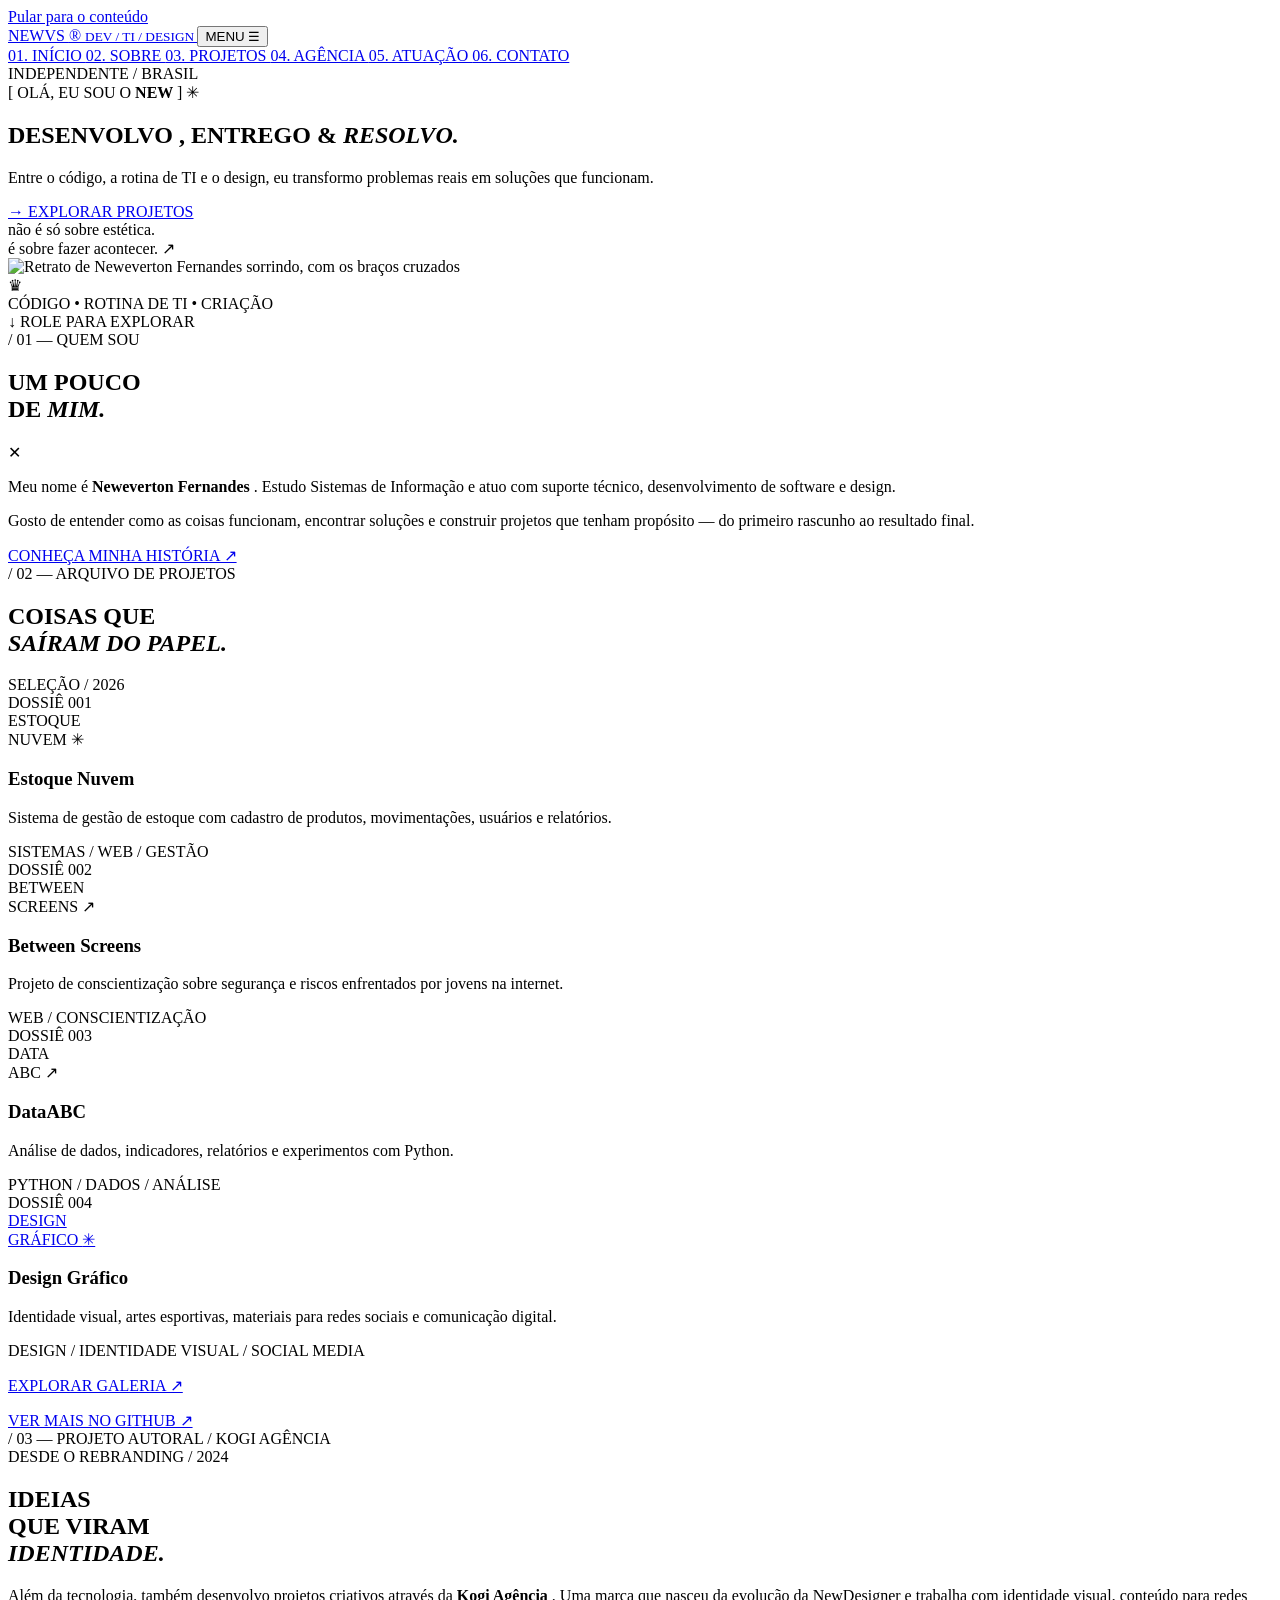
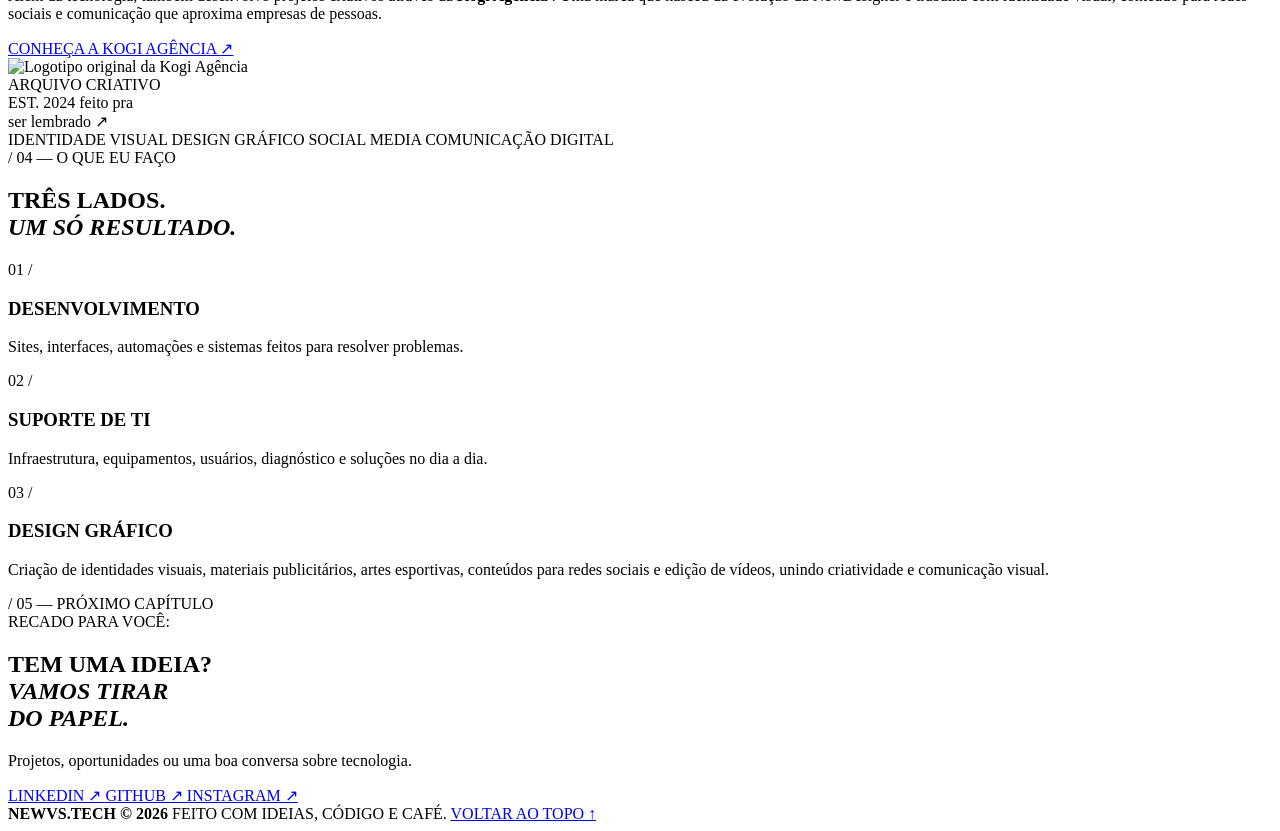
==== commit b6edd209: "Update index.html" ====
--- a/index.html
+++ b/index.html
@@ -1,445 +1,500 @@
-
 <!DOCTYPE html>
 <html lang="pt-BR">
-
-<head>
-    <meta charset="UTF-8">
-    <meta name="viewport" content="width=device-width, initial-scale=1">
-    <meta name="theme-color" content="#151312">
-    <meta name="description" content="Neweverton Fernandes — desenvolvimento, suporte em TI, sistemas e design. Projetos reais, ideias e experiências.">
-
-    <title>NEWVS.TECH — Neweverton Fernandes</title>
-
-    <!-- CSS -->
-    <link rel="stylesheet" href="pages/home/style.css">
-
-    <!-- JavaScript -->
-    <script src="pages/home/script.js" defer></script>
-</head>
-
-<body>
-
-    <!-- ACESSIBILIDADE -->
-    <a class="skip" href="#inicio">Pular para o conteúdo</a>
-    <div class="grain" aria-hidden="true"></div>
-
-    <!-- ========================================
+ <head>
+  <meta charset="utf-8"/>
+  <meta content="width=device-width, initial-scale=1" name="viewport"/>
+  <meta content="#151312" name="theme-color"/>
+  <meta content="Neweverton Fernandes &mdash; desenvolvimento, suporte em TI, sistemas e design. Projetos reais, ideias e experi&ecirc;ncias." name="description"/>
+  <title>
+   NEWVS.TECH &mdash; Neweverton Fernandes
+  </title>
+  <!-- CSS -->
+  <link href="pages/home/style.css" rel="stylesheet"/>
+  <!-- JavaScript -->
+  <script defer="" src="pages/home/script.js">
+  </script>
+ </head>
+ <body>
+  <!-- ACESSIBILIDADE -->
+  <a class="skip" href="#inicio">
+   Pular para o conte&uacute;do
+  </a>
+  <div aria-hidden="true" class="grain">
+  </div>
+  <!-- ========================================
          CABEÇALHO / NAVEGAÇÃO
     ========================================= -->
-    <header class="site-header">
-
-        <a class="brand" href="#inicio" aria-label="NEWVS.TECH início">
-            NEWVS<span>®</span>
-            <small>DEV & TI</small>
-        </a>
-
-        <button class="menu-toggle" aria-expanded="false" aria-controls="site-nav">
-            MENU <span>☰</span>
-        </button>
-
-        <nav id="site-nav" aria-label="Navegação principal">
-            <a href="#inicio">01. INÍCIO</a>
-            <a href="#sobre">02. SOBRE</a>
-            <a href="#projetos">03. PROJETOS</a>
-            <a href="#atuacao">04. ATUAÇÃO</a>
-            <a href="#contato">05. CONTATO</a>
-        </nav>
-
-        <span class="header-tag">INDEPENDENTE / BRASIL</span>
-
-    </header>
-
-    <!-- ========================================
+  <header class="site-header">
+   <a aria-label="NEWVS.TECH in&iacute;cio" class="brand" href="#inicio">
+    NEWVS
+    <span>
+     &reg;
+    </span>
+    <small>
+     DEV / TI / DESIGN
+    </small>
+   </a>
+   <button aria-controls="site-nav" aria-expanded="false" class="menu-toggle">
+    MENU
+    <span>
+     ☰
+    </span>
+   </button>
+   <nav aria-label="Navega&ccedil;&atilde;o principal" id="site-nav">
+    <a href="#inicio">
+     01. IN&Iacute;CIO
+    </a>
+    <a href="#sobre">
+     02. SOBRE
+    </a>
+    <a href="#projetos">
+     03. PROJETOS
+    </a>
+    <a href="#agencia">
+     04. AG&Ecirc;NCIA
+    </a>
+    <a href="#atuacao">
+     05. ATUA&Ccedil;&Atilde;O
+    </a>
+    <a href="#contato">
+     06. CONTATO
+    </a>
+   </nav>
+   <span class="header-tag">
+    INDEPENDENTE / BRASIL
+   </span>
+  </header>
+  <!-- ========================================
          CONTEÚDO PRINCIPAL
     ========================================= -->
-    <main>
-
-        <!-- ====================================
+  <main>
+   <!-- ====================================
              01 - PÁGINA INICIAL / HERO
         ===================================== -->
-        <section id="inicio" class="hero section-wrap">
-
-            <!-- Apresentação -->
-            <div class="hero-copy">
-
-                <div class="intro">
-                    [ OLÁ, EU SOU O <b>NEW</b> ]
-                    <span class="scribble">✳</span>
-                </div>
-
-                <h1>
-                    DESENVOLVO<span>,</span>
-                    <br>RESOLVO<span> &</span>
-                    <br><em>CRIO.</em>
-                </h1>
-
-                <p class="hero-sub">
-                    Entre o código, a rotina de TI e o design,
-                    eu transformo problemas reais em soluções que funcionam.
-                </p>
-
-                <a class="tape-button" href="#projetos">
-                    → EXPLORAR PROJETOS
-                </a>
-
-                <div class="micro-note">
-                    não é só estética.
-                    <br>é sobre fazer acontecer. ↗
-                </div>
-
-            </div>
-
-            <!-- Composição visual -->
-            <div class="hero-art">
-
-                <div class="paper-back"></div>
-                <div class="red-patch"></div>
-
-                <div class="portrait-frame">
-                    <img
-                        src="new/retrato-original.jpg"
-                        alt="Retrato de Neweverton Fernandes sorrindo, com os braços cruzados"
-                    >
-                </div>
-
-                <div class="crown" aria-hidden="true">♛</div>
-
-                <div class="handwritten">
-                    código
-                    <br>+ rotina de TI
-                    <br>+ criação <span>↘</span>
-                </div>
-
-                <div class="stamp">
-                    ARQUIVO<br>001 / NEW
-                </div>
-
-                <div class="caption-strip">
-                    PESSOAS • SISTEMAS • IDEIAS
-                </div>
-
-            </div>
-
-            <div class="scroll-cue">
-                ↓ ROLE PARA EXPLORAR
-            </div>
-
-        </section>
-
-        <!-- ====================================
+   <section class="hero section-wrap" id="inicio">
+    <!-- Apresentação -->
+    <div class="hero-copy">
+     <div class="intro">
+      [ OL&Aacute;, EU SOU O
+      <b>
+       NEW
+      </b>
+      ]
+      <span class="scribble">
+       ✳
+      </span>
+     </div>
+     <h1>
+      <span class="hero-line">
+       DESENVOLVO
+       <span class="hero-accent">
+        ,
+       </span>
+      </span>
+      <span class="hero-line">
+       ENTREGO
+       <span class="hero-accent">
+        &amp;
+       </span>
+      </span>
+      <span class="hero-line">
+       <em>
+        RESOLVO.
+       </em>
+      </span>
+     </h1>
+     <p class="hero-sub">
+      Entre o c&oacute;digo, a rotina de TI e o design,
+                    eu transformo problemas reais em solu&ccedil;&otilde;es que funcionam.
+     </p>
+     <a class="tape-button" href="#projetos">
+      &rarr; EXPLORAR PROJETOS
+     </a>
+     <div class="micro-note">
+      n&atilde;o &eacute; s&oacute; sobre est&eacute;tica.
+      <br/>
+      &eacute; sobre fazer acontecer. &nearrow;
+     </div>
+    </div>
+    <!-- Composição visual -->
+    <div class="hero-art">
+     <div class="paper-back">
+     </div>
+     <div class="red-patch">
+     </div>
+     <div class="portrait-frame">
+      <img alt="Retrato de Neweverton Fernandes sorrindo, com os bra&ccedil;os cruzados" src="new/retrato-original.jpg"/>
+     </div>
+     <div aria-hidden="true" class="crown">
+      ♛
+     </div>
+     <div class="caption-strip">
+      C&Oacute;DIGO &bull; ROTINA DE TI &bull; CRIA&Ccedil;&Atilde;O
+     </div>
+    </div>
+    <div class="scroll-cue">
+     &darr; ROLE PARA EXPLORAR
+    </div>
+   </section>
+   <!-- ====================================
              02 - SOBRE MIM
         ===================================== -->
-        <section id="sobre" class="about section-wrap">
-
-            <div class="section-marker">
-                / 01 — QUEM SOU
-            </div>
-
-            <div class="about-grid">
-
-                <h2>
-                    UM POUCO<br>DE <em>MIM.</em>
-                </h2>
-
-                <div class="paper-note">
-
-                    <span class="paper-pin">✕</span>
-
-                    <p>
-                        Meu nome é <strong>Neweverton Fernandes</strong>.
-                        Estudo Sistemas de Informação e atuo com suporte
-                        técnico, desenvolvimento de software e design.
-                    </p>
-
-                    <p>
-                        Gosto de entender como as coisas funcionam,
-                        encontrar soluções e construir projetos que
-                        tenham propósito — do primeiro rascunho ao
+   <section class="about section-wrap" id="sobre">
+    <div class="section-marker">
+     / 01 &mdash; QUEM SOU
+    </div>
+    <div class="about-grid">
+     <h2>
+      UM POUCO
+      <br/>
+      DE
+      <em>
+       MIM.
+      </em>
+     </h2>
+     <div class="paper-note">
+      <span class="paper-pin">
+       ✕
+      </span>
+      <p>
+       Meu nome &eacute;
+       <strong>
+        Neweverton Fernandes
+       </strong>
+       .
+                        Estudo Sistemas de Informa&ccedil;&atilde;o e atuo com suporte
+                        t&eacute;cnico, desenvolvimento de software e design.
+      </p>
+      <p>
+       Gosto de entender como as coisas funcionam,
+                        encontrar solu&ccedil;&otilde;es e construir projetos que
+                        tenham prop&oacute;sito &mdash; do primeiro rascunho ao
                         resultado final.
-                    </p>
-
-                    <a href="pages/aboutMe/aboutMe.html">
-                        CONHEÇA MINHA HISTÓRIA ↗
-                    </a>
-
-                </div>
-
-            </div>
-
-        </section>
-
-        <!-- ====================================
+      </p>
+      <a href="pages/aboutMe/aboutMe.html">
+       CONHE&Ccedil;A MINHA HIST&Oacute;RIA &nearrow;
+      </a>
+     </div>
+    </div>
+   </section>
+   <!-- ====================================
              03 - PROJETOS
         ===================================== -->
-        <section id="projetos" class="projects section-wrap">
-
-            <div class="section-marker">
-                / 02 — ARQUIVO DE PROJETOS
-            </div>
-
-            <div class="projects-heading">
-
-                <h2>
-                    COISAS QUE<br>
-                    <em>SAÍRAM DO PAPEL.</em>
-                </h2>
-
-                <span>SELEÇÃO / 2026</span>
-
-            </div>
-
-            <div class="project-grid">
-
-                <!-- PROJETO 01 - ESTOQUE NUVEM -->
-                <article class="project-card featured">
-
-                    <div class="project-number">
-                        DOSSIÊ 001
-                    </div>
-
-                    <div class="project-visual visual-stock">
-                        <span>
-                            ESTOQUE<br>NUVEM
-                            <span class="asterisk">✳</span>
-                        </span>
-                    </div>
-
-                    <div class="project-info">
-
-                        <h3>Estoque Nuvem</h3>
-
-                        <p>
-                            Sistema de gestão de estoque com cadastro
-                            de produtos, movimentações, usuários
-                            e relatórios.
-                        </p>
-
-                        <span class="tags">
-                            SISTEMAS / WEB / GESTÃO
-                        </span>
-
-                    </div>
-
-                </article>
-
-                <!-- PROJETO 02 - BETWEEN SCREENS -->
-                <article class="project-card">
-
-                    <div class="project-number">
-                        DOSSIÊ 002
-                    </div>
-
-                    <div class="project-visual visual-between">
-                        <span>
-                            BETWEEN<br>SCREENS
-                            <span class="asterisk">↗</span>
-                        </span>
-                    </div>
-
-                    <div class="project-info">
-
-                        <h3>Between Screens</h3>
-
-                        <p>
-                            Projeto de conscientização sobre segurança
+   <section class="projects section-wrap" id="projetos">
+    <div class="section-marker">
+     / 02 &mdash; ARQUIVO DE PROJETOS
+    </div>
+    <div class="projects-heading">
+     <h2>
+      COISAS QUE
+      <br/>
+      <em>
+       SA&Iacute;RAM DO PAPEL.
+      </em>
+     </h2>
+     <span>
+      SELE&Ccedil;&Atilde;O / 2026
+     </span>
+    </div>
+    <div class="project-grid">
+     <!-- PROJETO 01 - ESTOQUE NUVEM -->
+     <article class="project-card featured">
+      <div class="project-number">
+       DOSSI&Ecirc; 001
+      </div>
+      <div class="project-visual visual-stock">
+       <span>
+        ESTOQUE
+        <br/>
+        NUVEM
+        <span class="asterisk">
+         ✳
+        </span>
+       </span>
+      </div>
+      <div class="project-info">
+       <h3>
+        Estoque Nuvem
+       </h3>
+       <p>
+        Sistema de gest&atilde;o de estoque com cadastro
+                            de produtos, movimenta&ccedil;&otilde;es, usu&aacute;rios
+                            e relat&oacute;rios.
+       </p>
+       <span class="tags">
+        SISTEMAS / WEB / GEST&Atilde;O
+       </span>
+      </div>
+     </article>
+     <!-- PROJETO 02 - BETWEEN SCREENS -->
+     <article class="project-card">
+      <div class="project-number">
+       DOSSI&Ecirc; 002
+      </div>
+      <div class="project-visual visual-between">
+       <span>
+        BETWEEN
+        <br/>
+        SCREENS
+        <span class="asterisk">
+         &nearrow;
+        </span>
+       </span>
+      </div>
+      <div class="project-info">
+       <h3>
+        Between Screens
+       </h3>
+       <p>
+        Projeto de conscientiza&ccedil;&atilde;o sobre seguran&ccedil;a
                             e riscos enfrentados por jovens na internet.
-                        </p>
-
-                        <span class="tags">
-                            WEB / CONSCIENTIZAÇÃO
-                        </span>
-
-                    </div>
-
-                </article>
-
-                <!-- PROJETO 03 - DATAABC -->
-                <article class="project-card">
-
-                    <div class="project-number">
-                        DOSSIÊ 003
-                    </div>
-
-                    <div class="project-visual visual-data">
-                        <span>
-                            DATA<br>ABC
-                            <span class="asterisk">↗</span>
-                        </span>
-                    </div>
-
-                    <div class="project-info">
-
-                        <h3>DataABC</h3>
-
-                        <p>
-                            Análise de dados, indicadores, relatórios
+       </p>
+       <span class="tags">
+        WEB / CONSCIENTIZA&Ccedil;&Atilde;O
+       </span>
+      </div>
+     </article>
+     <!-- PROJETO 03 - DATAABC -->
+     <article class="project-card">
+      <div class="project-number">
+       DOSSI&Ecirc; 003
+      </div>
+      <div class="project-visual visual-data">
+       <span>
+        DATA
+        <br/>
+        ABC
+        <span class="asterisk">
+         &nearrow;
+        </span>
+       </span>
+      </div>
+      <div class="project-info">
+       <h3>
+        DataABC
+       </h3>
+       <p>
+        An&aacute;lise de dados, indicadores, relat&oacute;rios
                             e experimentos com Python.
-                        </p>
-
-                        <span class="tags">
-                            PYTHON / DADOS / ANÁLISE
-                        </span>
-
-                    </div>
-
-                </article>
-
-            </div>
-
-            <!-- Link para o GitHub -->
-            <a
-                class="archive-link"
-                href="https://github.com/newevertondev"
-                target="_blank"
-                rel="noopener noreferrer"
-            >
-                VER MAIS NO GITHUB ↗
-            </a>
-
-        </section>
-
-        <!-- ====================================
+       </p>
+       <span class="tags">
+        PYTHON / DADOS / AN&Aacute;LISE
+       </span>
+      </div>
+     </article>
+     <article class="project-card">
+      <div class="project-number">
+       DOSSI&Ecirc; 004
+      </div>
+      <a aria-label="Conhecer trabalhos de design gr&aacute;fico" class="project-visual visual-design" href="pages/design/design.html">
+       <span>
+        DESIGN
+        <br/>
+        GR&Aacute;FICO
+        <span class="asterisk">
+         ✳
+        </span>
+       </span>
+      </a>
+      <div class="project-info">
+       <h3>
+        Design Gr&aacute;fico
+       </h3>
+       <p>
+        Identidade visual, artes esportivas, materiais para redes sociais e comunica&ccedil;&atilde;o digital.
+       </p>
+       <span class="tags">
+        DESIGN / IDENTIDADE VISUAL / SOCIAL MEDIA
+       </span>
+       <p>
+        <a class="project-open" href="pages/design/design.html">
+         EXPLORAR GALERIA &nearrow;
+        </a>
+       </p>
+      </div>
+     </article>
+    </div>
+    <!-- Link para o GitHub -->
+    <a class="archive-link" href="https://github.com/newevertondev" rel="noopener noreferrer" target="_blank">
+     VER MAIS NO GITHUB &nearrow;
+    </a>
+   </section>
+   <!-- ====================================
              04 - ÁREAS DE ATUAÇÃO
         ===================================== -->
-        <section id="atuacao" class="work section-wrap">
-
-            <div class="section-marker">
-                / 03 — O QUE EU FAÇO
-            </div>
-
-            <h2>
-                TRÊS LADOS.<br>
-                <em>UMA SÓ MENTE.</em>
-            </h2>
-
-            <div class="work-grid">
-
-                <!-- Desenvolvimento -->
-                <div>
-
-                    <span>01 /</span>
-
-                    <h3>DESENVOLVIMENTO</h3>
-
-                    <p>
-                        Sites, interfaces, automações e sistemas
+   <section aria-labelledby="agency-title" class="agency-feature section-wrap" id="agencia">
+    <div class="section-marker">
+     / 03 &mdash; PROJETO AUTORAL / KOGI AG&Ecirc;NCIA
+    </div>
+    <div class="agency-layout">
+     <div class="agency-copy">
+      <span class="agency-eyebrow">
+       DESDE O REBRANDING / 2024
+      </span>
+      <h2 id="agency-title">
+       IDEIAS
+       <br/>
+       QUE VIRAM
+       <br/>
+       <em>
+        IDENTIDADE.
+       </em>
+      </h2>
+      <p>
+       Al&eacute;m da tecnologia, tamb&eacute;m desenvolvo projetos criativos atrav&eacute;s da
+       <strong>
+        Kogi Ag&ecirc;ncia
+       </strong>
+       . Uma marca que nasceu da evolu&ccedil;&atilde;o da NewDesigner e trabalha com identidade visual, conte&uacute;do para redes sociais e comunica&ccedil;&atilde;o que aproxima empresas de pessoas.
+      </p>
+      <a class="agency-cta" href="pages/agencia/agencia.html">
+       CONHE&Ccedil;A A KOGI AG&Ecirc;NCIA
+       <span aria-hidden="true">
+        &nearrow;
+       </span>
+      </a>
+     </div>
+     <div aria-label="Identidade visual da Kogi Ag&ecirc;ncia" class="agency-art">
+      <div class="agency-sheet">
+      </div>
+      <div class="agency-red-sheet">
+      </div>
+      <div class="agency-logo-paper">
+       <img alt="Logotipo original da Kogi Ag&ecirc;ncia" loading="lazy" src="logos/kogi-agencia-backRemoved.png"/>
+      </div>
+      <span class="agency-sticker">
+       ARQUIVO CRIATIVO
+       <br/>
+       EST. 2024
+      </span>
+      <span class="agency-scribble">
+       feito pra
+       <br/>
+       ser lembrado &nearrow;
+      </span>
+     </div>
+    </div>
+    <div class="agency-services">
+     <span>
+      IDENTIDADE VISUAL
+     </span>
+     <span>
+      DESIGN GR&Aacute;FICO
+     </span>
+     <span>
+      SOCIAL MEDIA
+     </span>
+     <span>
+      COMUNICA&Ccedil;&Atilde;O DIGITAL
+     </span>
+    </div>
+   </section>
+   <section class="work section-wrap" id="atuacao">
+    <div class="section-marker">
+     / 04 &mdash; O QUE EU FA&Ccedil;O
+    </div>
+    <h2>
+     TR&Ecirc;S LADOS.
+     <br/>
+     <em>
+      UM S&Oacute; RESULTADO.
+     </em>
+    </h2>
+    <div class="work-grid">
+     <!-- Desenvolvimento -->
+     <div>
+      <span>
+       01 /
+      </span>
+      <h3>
+       DESENVOLVIMENTO
+      </h3>
+      <p>
+       Sites, interfaces, automa&ccedil;&otilde;es e sistemas
                         feitos para resolver problemas.
-                    </p>
-
-                </div>
-
-                <!-- Suporte de TI -->
-                <div>
-
-                    <span>02 /</span>
-
-                    <h3>SUPORTE DE TI</h3>
-
-                    <p>
-                        Infraestrutura, equipamentos, usuários,
-                        diagnóstico e soluções no dia a dia.
-                    </p>
-
-                </div>
-
-                <!-- Design -->
-                <div>
-
-                    <span>03 /</span>
-
-                    <h3>DESIGN</h3>
-
-                    <p>
-                        Identidade visual, peças digitais e experiências
-                        que comunicam com personalidade.
-                    </p>
-
-                </div>
-
-            </div>
-
-        </section>
-
-        <!-- ====================================
+      </p>
+     </div>
+     <!-- Suporte de TI -->
+     <div>
+      <span>
+       02 /
+      </span>
+      <h3>
+       SUPORTE DE TI
+      </h3>
+      <p>
+       Infraestrutura, equipamentos, usu&aacute;rios,
+                        diagn&oacute;stico e solu&ccedil;&otilde;es no dia a dia.
+      </p>
+     </div>
+     <!-- Design -->
+     <div>
+      <span>
+       03 /
+      </span>
+      <h3>
+       DESIGN GR&Aacute;FICO
+      </h3>
+      <p>
+       Cria&ccedil;&atilde;o de identidades visuais, materiais publicit&aacute;rios, artes esportivas, conte&uacute;dos para redes sociais e edi&ccedil;&atilde;o de v&iacute;deos, unindo criatividade e comunica&ccedil;&atilde;o visual.
+      </p>
+     </div>
+    </div>
+   </section>
+   <!-- ====================================
              05 - CONTATO
         ===================================== -->
-        <section id="contato" class="contact section-wrap">
-
-            <div class="section-marker">
-                / 04 — PRÓXIMO CAPÍTULO
-            </div>
-
-            <div class="contact-paper">
-
-                <span class="tiny">
-                    RECADO PARA VOCÊ:
-                </span>
-
-                <h2>
-                    TEM UMA IDEIA?<br>
-                    <em>
-                        VAMOS TIRAR<br>
-                        DO PAPEL.
-                    </em>
-                </h2>
-
-                <p>
-                    Projetos, oportunidades ou uma boa conversa
+   <section class="contact section-wrap" id="contato">
+    <div class="section-marker">
+     / 05 &mdash; PR&Oacute;XIMO CAP&Iacute;TULO
+    </div>
+    <div class="contact-paper">
+     <span class="tiny">
+      RECADO PARA VOC&Ecirc;:
+     </span>
+     <h2>
+      TEM UMA IDEIA?
+      <br/>
+      <em>
+       VAMOS TIRAR
+       <br/>
+       DO PAPEL.
+      </em>
+     </h2>
+     <p>
+      Projetos, oportunidades ou uma boa conversa
                     sobre tecnologia.
-                </p>
-
-                <div class="contact-links">
-
-                    <a
-                        href="https://www.linkedin.com/in/neweverton-fernandes-da-silva-93ab88287/"
-                        target="_blank"
-                        rel="noopener noreferrer"
-                    >
-                        LINKEDIN ↗
-                    </a>
-
-                    <a
-                        href="https://github.com/newevertondev"
-                        target="_blank"
-                        rel="noopener noreferrer"
-                    >
-                        GITHUB ↗
-                    </a>
-
-                    <a
-                        href="https://www.instagram.com/new.ferds"
-                        target="_blank"
-                        rel="noopener noreferrer"
-                    >
-                        INSTAGRAM ↗
-                    </a>
-
-                </div>
-
-            </div>
-
-        </section>
-
-    </main>
-
-    <!-- ========================================
+     </p>
+     <div class="contact-links">
+      <a href="https://www.linkedin.com/in/neweverton-fernandes-da-silva-93ab88287/" rel="noopener noreferrer" target="_blank">
+       LINKEDIN &nearrow;
+      </a>
+      <a href="https://github.com/newevertondev" rel="noopener noreferrer" target="_blank">
+       GITHUB &nearrow;
+      </a>
+      <a href="https://www.instagram.com/new.ferds" rel="noopener noreferrer" target="_blank">
+       INSTAGRAM &nearrow;
+      </a>
+     </div>
+    </div>
+   </section>
+  </main>
+  <!-- ========================================
          RODAPÉ
     ========================================= -->
-    <footer>
-
-        <strong>
-            NEWVS.TECH © <span id="year">2026</span>
-        </strong>
-
-        <span>
-            FEITO COM IDEIAS, CÓDIGO E CAFÉ.
-        </span>
-
-        <a href="#inicio">
-            VOLTAR AO TOPO ↑
-        </a>
-
-    </footer>
-
-</body>
+  <footer>
+   <strong>
+    NEWVS.TECH &copy;
+    <span id="year">
+     2026
+    </span>
+   </strong>
+   <span>
+    FEITO COM IDEIAS, C&Oacute;DIGO E CAF&Eacute;.
+   </span>
+   <a href="#inicio">
+    VOLTAR AO TOPO &uarr;
+   </a>
+  </footer>
+ </body>
 </html>
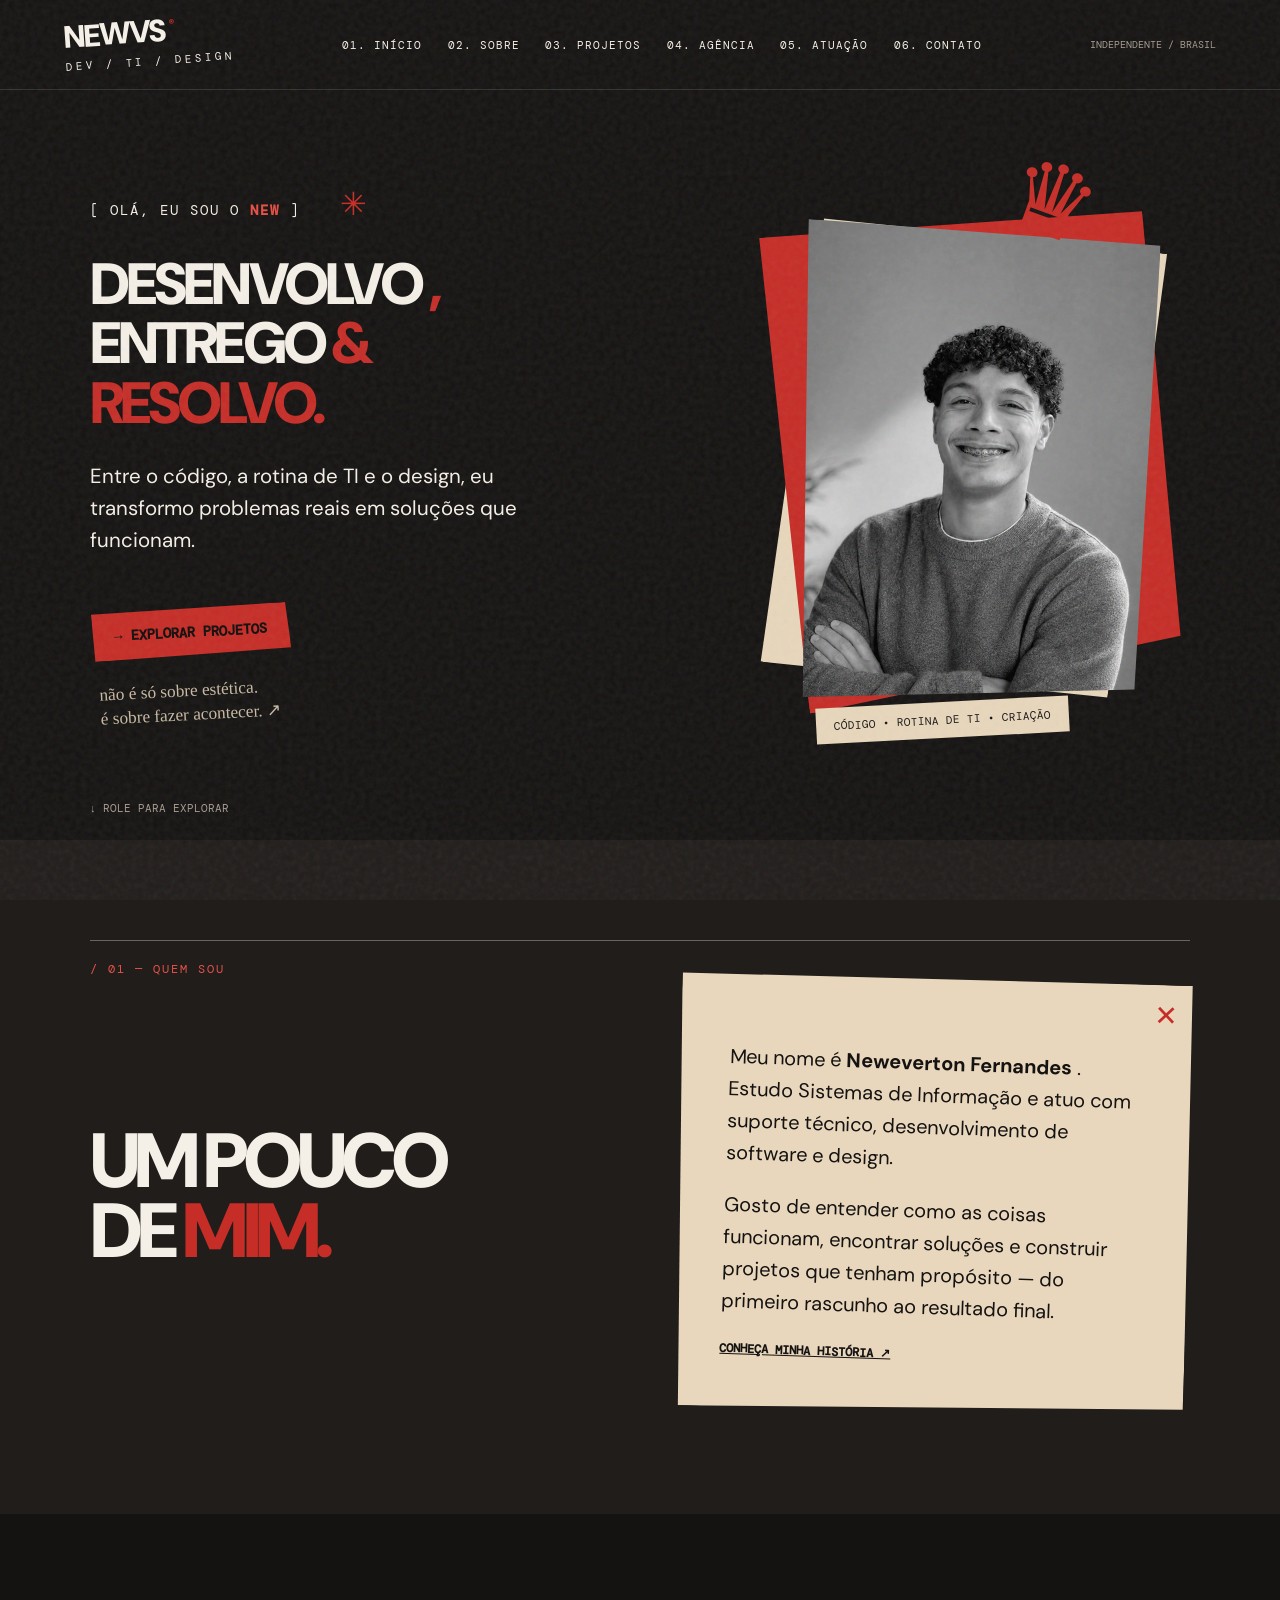
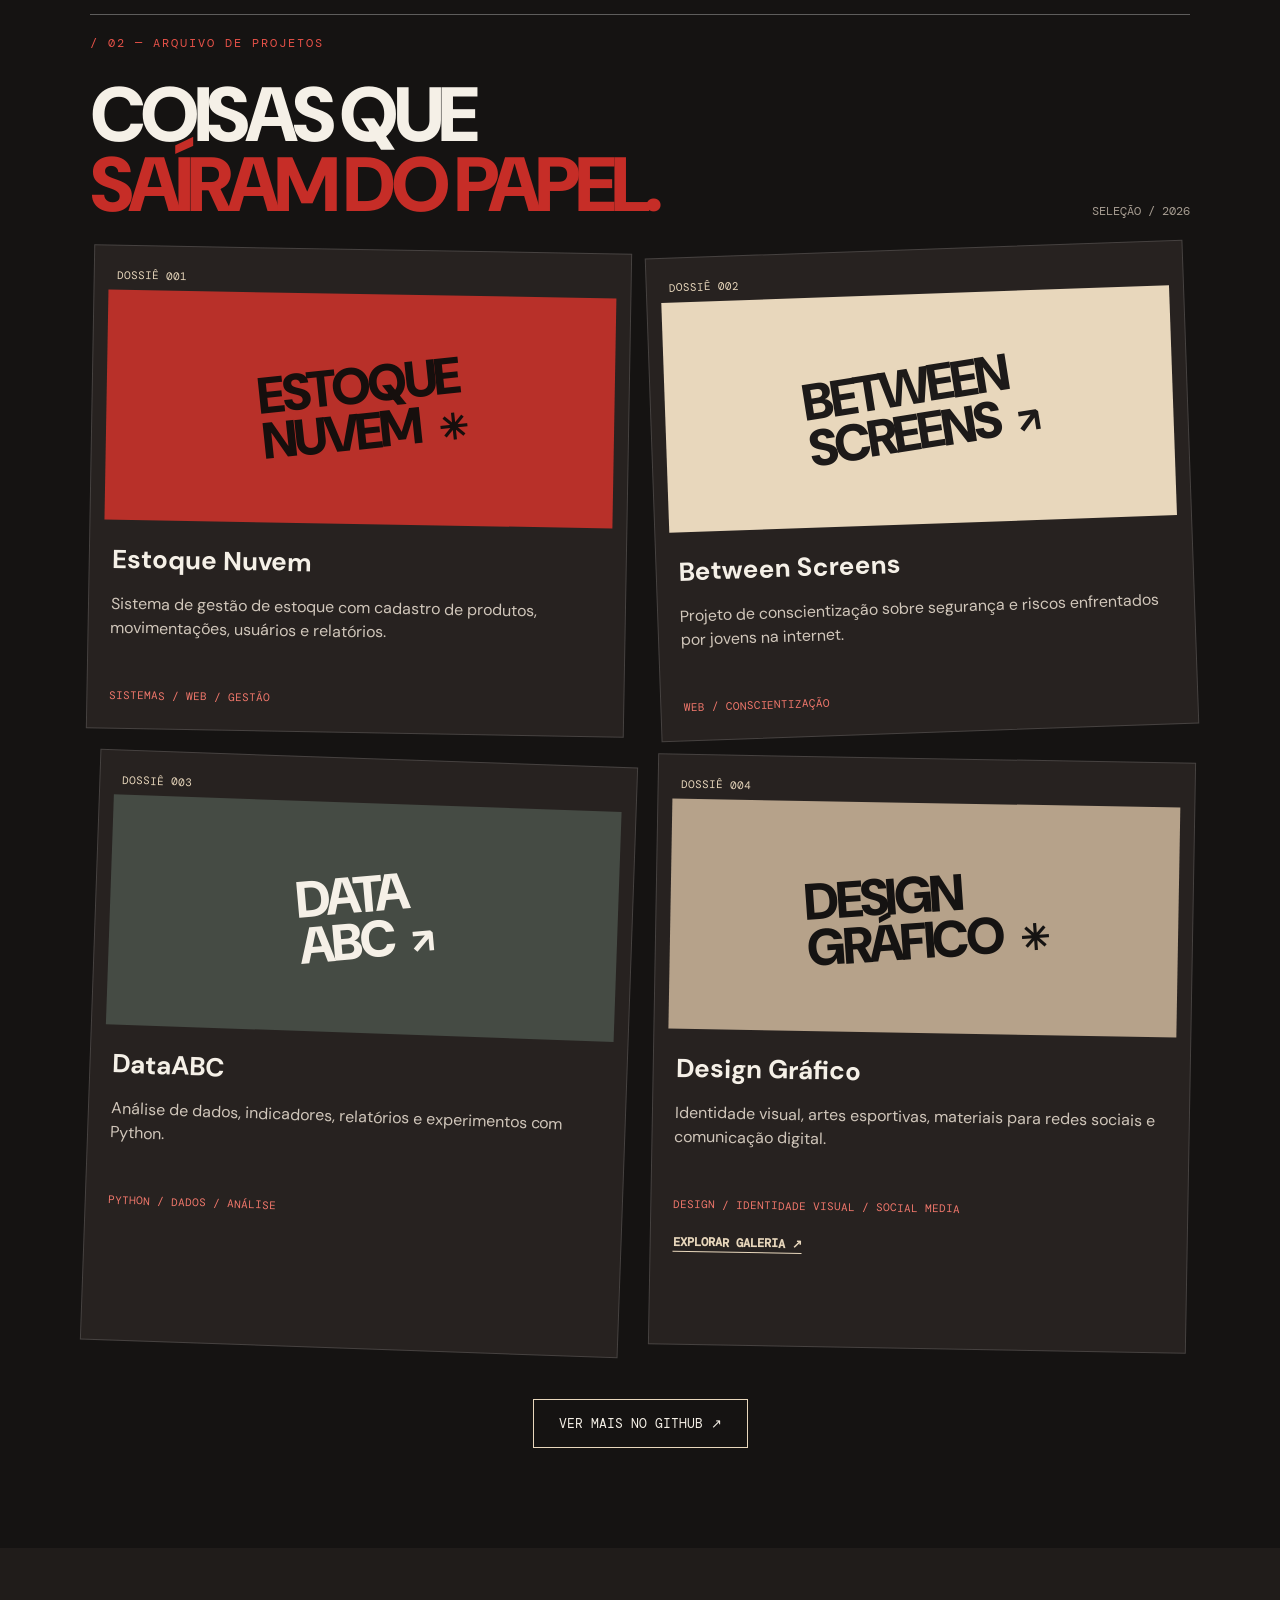
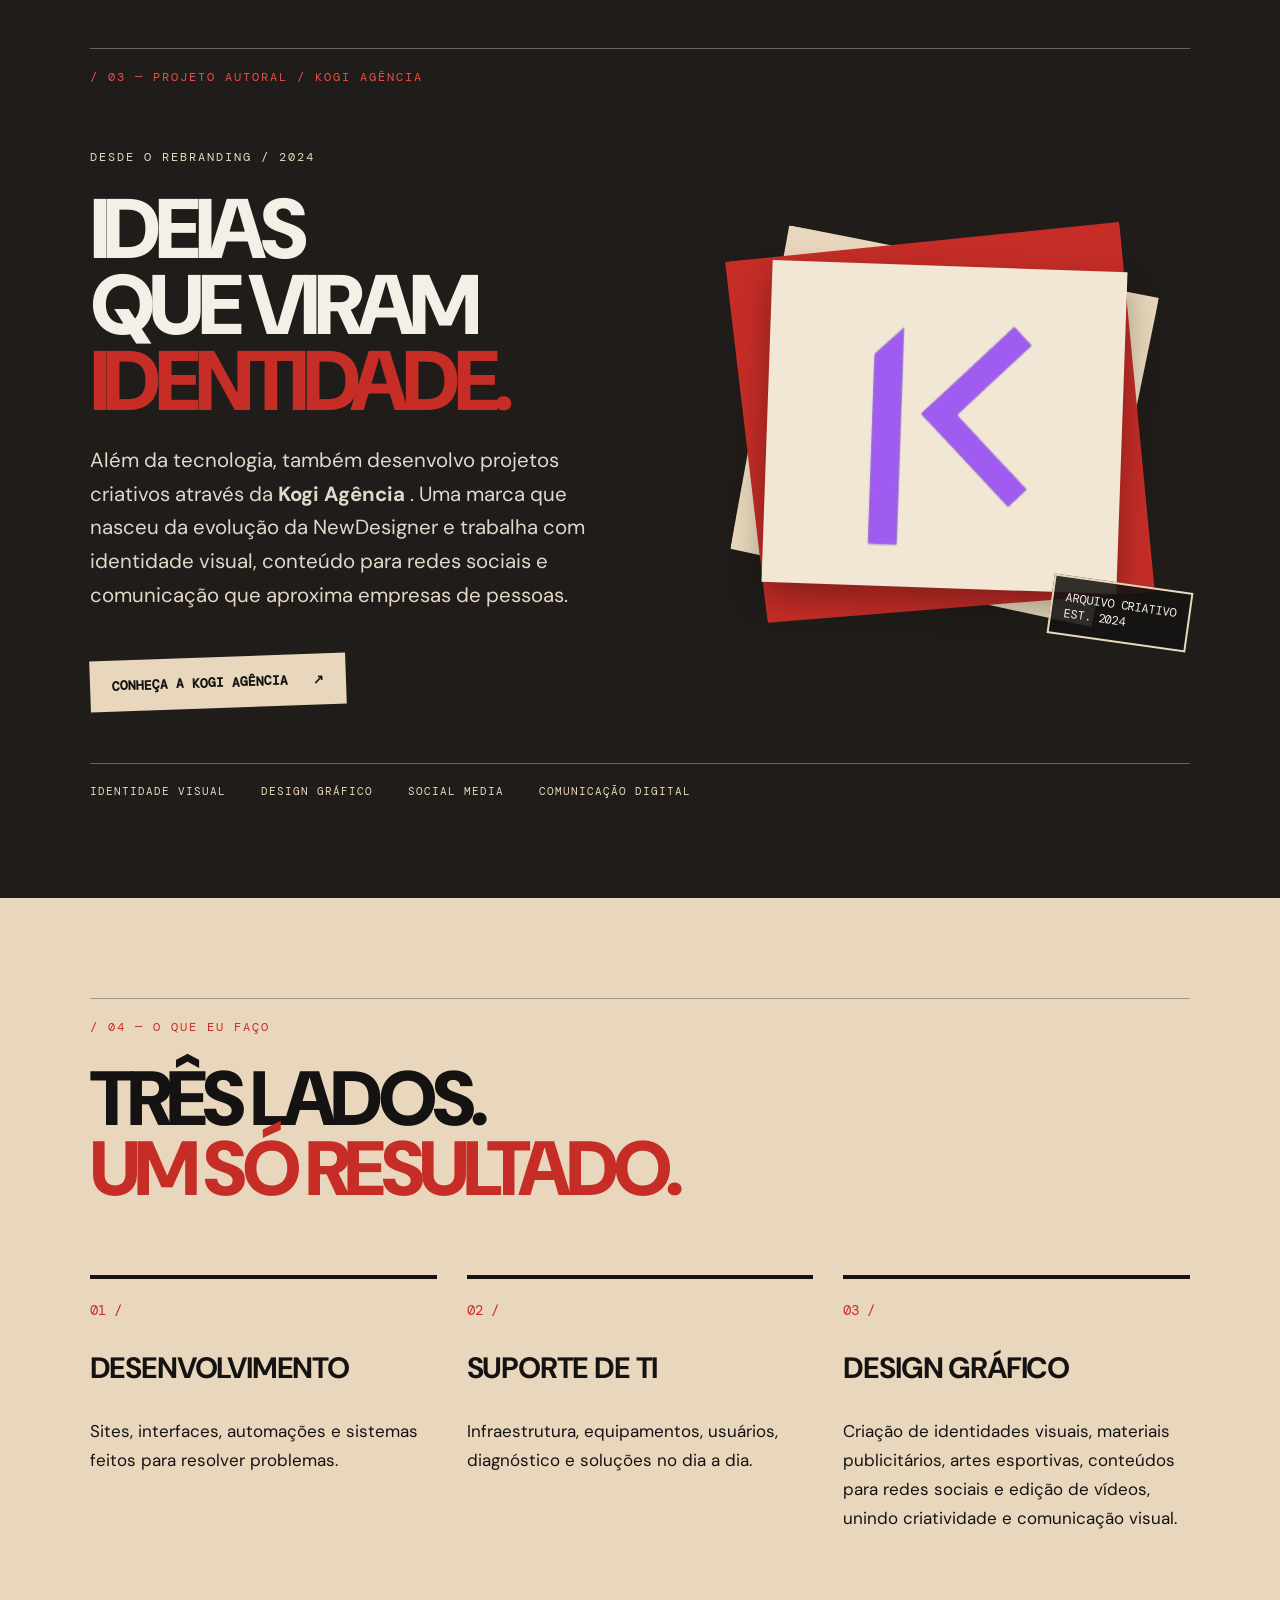
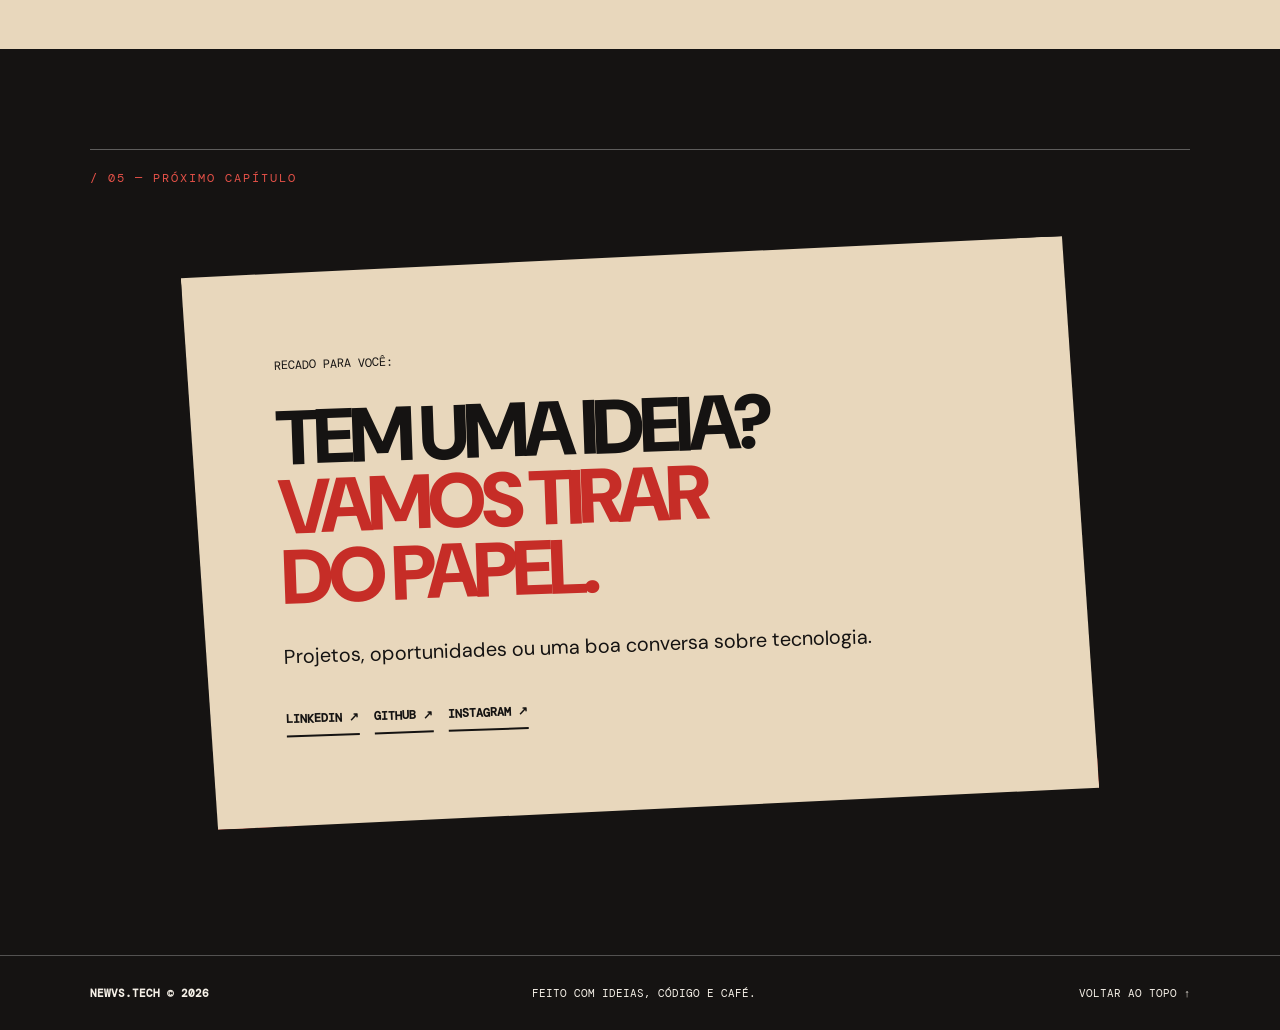
==== commit 792d9365: "Update index.html" ====
--- a/index.html
+++ b/index.html
@@ -367,11 +367,6 @@
        <br/>
        EST. 2024
       </span>
-      <span class="agency-scribble">
-       feito pra
-       <br/>
-       ser lembrado &nearrow;
-      </span>
      </div>
     </div>
     <div class="agency-services">
--- a/pages/home/style.css
+++ b/pages/home/style.css
@@ -0,0 +1,1006 @@
+@import url("https://fonts.googleapis.com/css2?family=DM+Mono:wght@400;500&family=DM+Sans:wght@400;500;600;700;800;900&family=Permanent+Marker&display=swap");
+
+:root {
+    --ink: #151312;
+    --paper: #e8d7bc;
+    --white: #f5f0e7;
+    --red: #c62d27;
+    --muted: #a69c91;
+}
+
+* {
+    box-sizing: border-box;
+}
+
+html {
+    scroll-behavior: smooth;
+}
+
+body {
+    margin: 0;
+    background: var(--ink);
+    color: var(--white);
+    font-family: "DM Sans",sans-serif;
+    overflow-x: hidden;
+}
+
+a {
+    color: inherit;
+}
+
+button {
+    font: inherit;
+}
+
+.skip {
+    position: absolute;
+    top: -100px;
+    left: 10px;
+    z-index: 99;
+    background: white;
+    color: black;
+    padding: 12px;
+}
+
+.skip:focus {
+    top: 10px;
+}
+
+.grain {
+    position: fixed;
+    inset: 0;
+    pointer-events: none;
+    z-index: 20;
+    opacity: .12;
+    background-image: url("data:image/svg+xml,%3Csvg viewBox='0 0 180 180' xmlns='http://www.w3.org/2000/svg'%3E%3Cfilter id='n'%3E%3CfeTurbulence type='fractalNoise' baseFrequency='.9' numOctaves='3' stitchTiles='stitch'/%3E%3C/filter%3E%3Crect width='100%25' height='100%25' filter='url(%23n)' opacity='.65'/%3E%3C/svg%3E");
+}
+
+.site-header {
+    height: 90px;
+    display: flex;
+    align-items: center;
+    gap: 30px;
+    padding: 0 clamp(20px,5vw,90px);
+    border-bottom: 1px solid #ffffff21;
+    position: relative;
+    z-index: 30;
+}
+
+.brand {
+    font-weight: 900;
+    font-size: 31px;
+    letter-spacing: -2px;
+    text-decoration: none;
+    line-height: .75;
+    transform: rotate(-4deg);
+    min-width: 145px;
+}
+
+.brand span {
+    font-size: 11px;
+    color: var(--red);
+    vertical-align: top;
+}
+
+.brand small {
+    display: block;
+    font: 11px "DM Mono",monospace;
+    letter-spacing: 3px;
+    margin-top: 11px;
+}
+
+.site-header nav {
+    display: flex;
+    gap: clamp(12px,2vw,32px);
+    margin: auto;
+}
+
+.site-header nav a {
+    text-decoration: none;
+    font: 11px "DM Mono",monospace;
+    letter-spacing: 1px;
+    white-space: nowrap;
+}
+
+.site-header nav a:hover {
+    color: #ed6559;
+}
+
+.header-tag {
+    font: 10px "DM Mono",monospace;
+    color: var(--muted);
+}
+
+.menu-toggle {
+    display: none;
+}
+
+.section-wrap {
+    padding: 100px clamp(20px,7vw,120px);
+    max-width: 1700px;
+    margin: auto;
+}
+
+.hero {
+    min-height: 720px;
+    display: grid;
+    grid-template-columns: 1.05fr .95fr;
+    position: relative;
+    align-items: center;
+    padding-top: 70px;
+    padding-bottom: 90px;
+}
+
+.intro {
+    font: 14px "DM Mono",monospace;
+    letter-spacing: 2px;
+}
+
+.intro b {
+    color: #e64d43;
+}
+
+.scribble {
+    font-size: 32px;
+    color: var(--red);
+    margin-left: 30px;
+}
+
+.hero h1,.about h2,.projects h2,.work h2,.contact h2 {
+    font-size: clamp(58px,7.2vw,130px);
+    letter-spacing: -.075em;
+    line-height: .91;
+    margin: 30px 0 28px;
+    font-weight: 900;
+}
+
+.hero h1 span {
+    color: var(--red);
+}
+
+h1 em,h2 em {
+    font-style: normal;
+    color: var(--red);
+}
+
+.hero-sub {
+    font-size: clamp(17px,1.6vw,23px);
+    line-height: 1.55;
+    max-width: 470px;
+}
+
+.tape-button {
+    display: inline-block;
+    margin-top: 30px;
+    background: var(--red);
+    color: #120e0d;
+    padding: 16px 24px;
+    font: 700 14px "DM Mono",monospace;
+    text-decoration: none;
+    transform: rotate(-3deg);
+    clip-path: polygon(1% 5%,98% 0,100% 91%,2% 100%);
+    transition: transform .25s;
+}
+
+.tape-button:hover {
+    transform: rotate(0) translateY(-4px);
+}
+
+.micro-note {
+    font: 20px "Permanent Marker",cursive;
+    color: var(--paper);
+    transform: rotate(-7deg);
+    position: absolute;
+    bottom: 60px;
+    left: 30%;
+    opacity: .7;
+}
+
+.hero-art {
+    height: 590px;
+    position: relative;
+    isolation: isolate;
+}
+
+.paper-back {
+    position: absolute;
+    inset: 11% 10% 10% 14%;
+    background: var(--paper);
+    transform: rotate(9deg);
+    clip-path: polygon(0 4%,97% 0,100% 96%,2% 100%);
+}
+
+.red-patch {
+    position: absolute;
+    inset: 8% 3% 11% 10%;
+    background: var(--red);
+    transform: rotate(-9deg);
+    clip-path: polygon(6% 0,100% 7%,93% 96%,0 100%);
+}
+
+.portrait-frame {
+    position: absolute;
+    inset: 11% 8% 8% 15%;
+    overflow: hidden;
+    transform: rotate(2deg);
+    clip-path: polygon(2% 0,100% 3%,97% 96%,5% 100%);
+    box-shadow: 0 20px 50px #0007;
+}
+
+.portrait-frame img {
+    width: 100%;
+    height: 100%;
+    object-fit: cover;
+    object-position: center 30%;
+    filter: grayscale(1) contrast(1.2);
+    image-rendering: auto;
+}
+
+.crown {
+    position: absolute;
+    top: -3%;
+    right: 20%;
+    font-size: 100px;
+    color: var(--red);
+    transform: rotate(20deg);
+    font-family: serif;
+}
+
+.handwritten {
+    position: absolute;
+    top: 2%;
+    left: -14%;
+    font: 24px "Permanent Marker",cursive;
+    transform: rotate(-10deg);
+    text-shadow: 2px 3px 3px #000;
+}
+
+.handwritten span {
+    font-size: 55px;
+}
+
+.stamp {
+    position: absolute;
+    right: -5%;
+    bottom: 13%;
+    font: 16px "DM Mono",monospace;
+    border: 3px solid var(--paper);
+    padding: 15px;
+    transform: rotate(13deg);
+    background: #151312bb;
+}
+
+.caption-strip {
+    position: absolute;
+    bottom: 2%;
+    left: 20%;
+    padding: 11px 18px;
+    background: var(--paper);
+    color: var(--ink);
+    font: 11px "DM Mono",monospace;
+    transform: rotate(-3deg);
+}
+
+.scroll-cue {
+    position: absolute;
+    bottom: 25px;
+    left: 7%;
+    font: 11px "DM Mono",monospace;
+    color: var(--muted);
+}
+
+.section-marker {
+    font: 12px "DM Mono",monospace;
+    letter-spacing: 2px;
+    color: #e45148;
+    border-top: 1px solid #ffffff50;
+    padding-top: 20px;
+}
+
+.about {
+    background: #211d1b;
+}
+
+.about-grid {
+    display: grid;
+    grid-template-columns: 1fr 1fr;
+    gap: 70px;
+    align-items: center;
+}
+
+.about h2,.projects h2,.work h2,.contact h2 {
+    font-size: clamp(50px,6vw,100px);
+}
+
+.paper-note {
+    background: var(--paper);
+    color: var(--ink);
+    padding: 50px;
+    transform: rotate(2deg);
+    box-shadow: 15px 15px 0 #0006;
+    position: relative;
+    clip-path: polygon(0 1%,99% 0,100% 97%,2% 100%);
+}
+
+.paper-note p {
+    font-size: 20px;
+    line-height: 1.6;
+}
+
+.paper-note a {
+    font: 700 12px "DM Mono",monospace;
+}
+
+.paper-pin {
+    position: absolute;
+    top: 12px;
+    right: 20px;
+    color: var(--red);
+    font-size: 28px;
+}
+
+.projects-heading {
+    display: flex;
+    justify-content: space-between;
+    align-items: end;
+    gap: 20px;
+}
+
+.projects-heading>span {
+    font: 12px "DM Mono",monospace;
+    color: var(--muted);
+    margin-bottom: 30px;
+}
+
+.project-grid {
+    display: grid;
+    grid-template-columns: repeat(3,minmax(0,1fr));
+    gap: 25px;
+}
+
+.project-card {
+    background: #272220;
+    border: 1px solid #ffffff25;
+    padding: 14px;
+    transform: rotate(1deg);
+    transition: transform .3s;
+}
+
+.project-card:nth-child(2) {
+    transform: rotate(-2deg);
+}
+
+.project-card:nth-child(3) {
+    transform: rotate(2deg);
+}
+
+.project-card:hover {
+    transform: rotate(0) translateY(-8px);
+}
+
+.project-number {
+    font: 11px "DM Mono",monospace;
+    color: var(--paper);
+    padding: 8px;
+}
+
+.project-visual {
+    height: 230px;
+    display: flex;
+    align-items: center;
+    justify-content: center;
+    overflow: hidden;
+}
+
+.project-visual>span {
+    font-size: clamp(35px,4vw,65px);
+    font-weight: 900;
+    line-height: .9;
+    letter-spacing: -.07em;
+    transform: rotate(-7deg);
+}
+
+.visual-stock {
+    background: #b83029;
+    color: #160f0d;
+}
+
+.visual-between {
+    background: #e8d7bc;
+    color: #1d1a19;
+}
+
+.visual-data {
+    background: #454b44;
+    color: #f5f0e7;
+}
+
+.asterisk {
+    font-size: 35px;
+    display: inline-block;
+    margin-left: 12px;
+}
+
+.project-info {
+    padding: 14px 8px 10px;
+}
+
+.project-info h3 {
+    font-size: 26px;
+    margin: 8px 0;
+}
+
+.project-info p {
+    color: #d0c6ba;
+    line-height: 1.5;
+    min-height: 75px;
+}
+
+.tags {
+    font: 11px "DM Mono",monospace;
+    color: #f0776b;
+}
+
+.archive-link {
+    display: table;
+    margin: 50px auto 0;
+    padding: 15px 25px;
+    border: 1px solid var(--paper);
+    font: 13px "DM Mono",monospace;
+    text-decoration: none;
+}
+
+.archive-link:hover {
+    background: var(--paper);
+    color: var(--ink);
+}
+
+.work {
+    background: var(--paper);
+    color: var(--ink);
+}
+
+.work .section-marker {
+    color: var(--red);
+    border-color: #15131255;
+}
+
+.work h2 em {
+    color: var(--red);
+}
+
+.work-grid {
+    display: grid;
+    grid-template-columns: repeat(3,1fr);
+    gap: 30px;
+    margin-top: 70px;
+}
+
+.work-grid>div {
+    border-top: 4px solid var(--ink);
+    padding-top: 20px;
+}
+
+.work-grid span {
+    font: 14px "DM Mono",monospace;
+    color: var(--red);
+}
+
+.work-grid h3 {
+    font-size: clamp(22px,2.3vw,35px);
+    letter-spacing: -.04em;
+}
+
+.work-grid p {
+    line-height: 1.7;
+    font-size: 17px;
+}
+
+.contact {
+    padding-bottom: 140px;
+}
+
+.contact-paper {
+    max-width: 900px;
+    margin: 65px auto 0;
+    background: #e8d7bc;
+    color: var(--ink);
+    padding: clamp(30px,7vw,90px);
+    transform: rotate(-2deg);
+    box-shadow: 18px 18px 0 #ad2823;
+    clip-path: polygon(0 2%,98% 0,100% 98%,2% 100%);
+}
+
+.tiny {
+    font: 12px "DM Mono",monospace;
+}
+
+.contact h2 {
+    font-size: clamp(48px,6vw,88px);
+}
+
+.contact-paper p {
+    font-size: 20px;
+    line-height: 1.5;
+}
+
+.contact-links {
+    display: flex;
+    flex-wrap: wrap;
+    gap: 15px;
+    margin-top: 40px;
+}
+
+.contact-links a {
+    font: 700 12px "DM Mono",monospace;
+    border-bottom: 2px solid var(--ink);
+    padding-bottom: 8px;
+    text-decoration: none;
+}
+
+footer {
+    display: flex;
+    justify-content: space-between;
+    gap: 20px;
+    flex-wrap: wrap;
+    padding: 30px 7vw;
+    border-top: 1px solid #ffffff44;
+    font: 11px "DM Mono",monospace;
+}
+
+footer a {
+    text-decoration: none;
+}
+
+@media (max-width:1050px) {
+    .site-header {
+        height: 75px;
+    }
+
+    .header-tag {
+        display: none;
+    }
+
+    .hero {
+        grid-template-columns: 1fr 1fr;
+    }
+
+    .hero-art {
+        height: 470px;
+    }
+
+    .handwritten {
+        left: -10%;
+        font-size: 17px;
+    }
+
+    .project-grid {
+        gap: 14px;
+    }
+
+    .project-visual {
+        height: 180px;
+    }
+}
+
+@media (max-width:760px) {
+    .site-header {
+        justify-content: space-between;
+    }
+
+    .menu-toggle {
+        display: block;
+        border: 1px solid #ffffff77;
+        color: white;
+        background: transparent;
+        padding: 10px 14px;
+        font: 12px "DM Mono",monospace;
+    }
+
+    .site-header nav {
+        display: none;
+        position: absolute;
+        top: 75px;
+        left: 0;
+        right: 0;
+        background: #1c1817;
+        padding: 25px;
+        flex-direction: column;
+        border-bottom: 1px solid #ffffff44;
+    }
+
+    .site-header nav.open {
+        display: flex;
+    }
+
+    .section-wrap {
+        padding: 70px 22px;
+    }
+
+    .hero {
+        display: flex;
+        flex-direction: column;
+        align-items: stretch;
+        padding-top: 65px;
+        min-height: 0;
+    }
+
+    .hero h1 {
+        font-size: clamp(55px,13vw,95px);
+    }
+
+    .hero-art {
+        height: 450px;
+        margin-top: 40px;
+    }
+
+    .micro-note {
+        position: static;
+        margin: 25px 0 0 30%;
+        font-size: 17px;
+    }
+
+    .scroll-cue {
+        display: none;
+    }
+
+    .handwritten {
+        left: 0;
+    }
+
+    .stamp {
+        right: 0;
+    }
+
+    .about-grid,.project-grid,.work-grid {
+        grid-template-columns: 1fr;
+    }
+
+    .paper-note {
+        padding: 30px;
+    }
+
+    .paper-note p {
+        font-size: 17px;
+    }
+
+    .projects-heading {
+        display: block;
+    }
+
+    .projects-heading>span {
+        display: block;
+        margin-bottom: 30px;
+    }
+
+    .project-visual {
+        height: 240px;
+    }
+
+    .project-visual>span {
+        font-size: 60px;
+    }
+
+    .work-grid {
+        margin-top: 35px;
+    }
+
+    .contact-paper {
+        margin-top: 35px;
+    }
+
+    .contact-links {
+        gap: 25px;
+    }
+
+    footer {
+        flex-direction: column;
+    }
+}
+
+@media (max-width:380px) {
+    .hero-art {
+        height: 340px;
+    }
+
+    .handwritten {
+        font-size: 13px;
+    }
+
+    .crown {
+        font-size: 60px;
+    }
+
+    .stamp {
+        font-size: 11px;
+    }
+
+    .project-visual>span {
+        font-size: 45px;
+    }
+}
+
+@media (prefers-reduced-motion:reduce) {
+    *,*:before,*:after {
+        scroll-behavior: auto !important;
+        transition: none !important;
+    }
+}
+
+/* ========================================
+   18 - DESIGN GRÁFICO / QUARTO DOSSIÊ
+======================================== */
+
+@media (min-width: 761px) {
+    .project-grid {
+        grid-template-columns: repeat(2, minmax(0, 1fr));
+    }
+}
+
+.visual-design {
+    background: #b6a28a;
+    color: #151312;
+    text-decoration: none;
+}
+
+.visual-design > span {
+    transform: rotate(-5deg);
+}
+
+.project-open {
+    display: inline-block;
+    margin-top: 5px;
+    color: var(--paper);
+    font: 700 12px "DM Mono", monospace;
+    text-underline-offset: 5px;
+}
+
+.project-open:hover {
+    color: #f0776b;
+}
+
+.project-visual:focus-visible, .project-open:focus-visible {
+    outline: 3px solid var(--red);
+    outline-offset: 4px;
+}
+
+/* ========================================
+   19 - KOGI AGÊNCIA / DESTAQUE AUTORAL
+======================================== */
+
+.agency-feature {
+    background: #201c1a;
+}
+
+.agency-layout {
+    display: grid;
+    grid-template-columns: 1.05fr .95fr;
+    gap: clamp(28px,5vw,80px);
+    align-items: center;
+    padding-top: 60px;
+}
+
+.agency-eyebrow {
+    color: var(--paper);
+    font: 12px "DM Mono",monospace;
+    letter-spacing: 2px;
+}
+
+.agency-copy h2 {
+    font-size: clamp(52px,6.6vw,110px);
+    line-height: .9;
+    letter-spacing: -.075em;
+    margin: 25px 0;
+    font-weight: 900;
+}
+
+.agency-copy h2 em {
+    color: var(--red);
+    font-style: normal;
+}
+
+.agency-copy p {
+    max-width: 580px;
+    font-size: clamp(17px,1.6vw,21px);
+    line-height: 1.65;
+    color: #e3d7c9;
+}
+
+.agency-cta {
+    display: inline-flex;
+    align-items: center;
+    gap: 25px;
+    background: var(--paper);
+    color: var(--ink);
+    padding: 17px 22px;
+    margin-top: 24px;
+    text-decoration: none;
+    font: 700 13px "DM Mono",monospace;
+    transform: rotate(-2deg);
+    transition: transform .2s;
+}
+
+.agency-cta:hover {
+    transform: rotate(0) translateY(-3px);
+}
+
+.agency-art {
+    position: relative;
+    height: 460px;
+    isolation: isolate;
+}
+
+.agency-sheet,.agency-red-sheet {
+    position: absolute;
+    inset: 12% 11%;
+    background: var(--paper);
+    transform: rotate(9deg);
+    clip-path: polygon(2% 0,100% 4%,96% 100%,0 94%);
+}
+
+.agency-red-sheet {
+    background: var(--red);
+    transform: rotate(-8deg);
+    inset: 8% 9%;
+}
+
+.agency-logo-paper {
+    position: absolute;
+    inset: 15% 14%;
+    background: #f2e7d4;
+    transform: rotate(2deg);
+    display: grid;
+    place-items: center;
+    padding: 12%;
+    box-shadow: 0 15px 35px #0005;
+}
+
+.agency-logo-paper img {
+    max-width: 100%;
+    max-height: 100%;
+    object-fit: contain;
+}
+
+.agency-sticker {
+    position: absolute;
+    bottom: 3%;
+    right: 0;
+    border: 2px solid var(--paper);
+    padding: 12px;
+    background: #151312dd;
+    font: 12px "DM Mono",monospace;
+    transform: rotate(8deg);
+}
+
+.agency-scribble {
+    position: absolute;
+    top: 2%;
+    left: 0;
+    color: var(--paper);
+    font: 22px "Permanent Marker",cursive;
+    transform: rotate(-10deg);
+    text-shadow: 1px 2px 3px #0008;
+}
+
+.agency-services {
+    border-top: 1px solid #ffffff50;
+    margin-top: 55px;
+    padding-top: 20px;
+    display: flex;
+    flex-wrap: wrap;
+    gap: 14px 35px;
+    color: var(--paper);
+    font: 11px "DM Mono",monospace;
+    letter-spacing: 1px;
+}
+
+@media (max-width: 760px) {
+    .agency-layout {
+        grid-template-columns: 1fr;
+    }
+
+    .agency-art {
+        height: 340px;
+    }
+
+    .agency-services {
+        margin-top: 25px;
+    }
+}
+
+@media (max-width: 380px) {
+    .agency-art {
+        height: 275px;
+    }
+
+    .agency-scribble {
+        font-size: 16px;
+    }
+}
+
+/* ========================================
+   20 - CORREÇÕES DO HERO E NAVEGAÇÃO (V4)
+   Mantidas no fim para prevalecer sobre estilos anteriores.
+======================================== */
+.hero {
+    grid-template-columns: minmax(0, 1.12fr) minmax(0, .88fr);
+    column-gap: clamp(24px, 3vw, 56px);
+}
+.hero-copy {
+    min-width: 0;
+    position: relative;
+    z-index: 2;
+}
+.hero h1 {
+    font-size: clamp(42px, 4.55vw, 76px);
+    letter-spacing: -.065em;
+    line-height: 1.02;
+    margin: 30px 0 28px;
+}
+.hero h1 .hero-line {
+    display: block;
+    white-space: nowrap;
+    color: var(--white);
+}
+.hero h1 .hero-accent,
+.hero h1 em {
+    color: var(--red);
+}
+.micro-note {
+    position: relative;
+    bottom: auto;
+    left: auto;
+    display: table;
+    margin: 42px 0 0 clamp(16px, 9vw, 120px);
+    max-width: 300px;
+    font-size: 18px;
+    line-height: 1.35;
+    transform: rotate(-6deg);
+}
+.site-header nav {
+    align-items: center;
+}
+@media (max-width: 1050px) {
+    .hero h1 { font-size: clamp(39px, 4.6vw, 58px); }
+    .micro-note { margin-left: 35px; }
+}
+@media (max-width: 760px) {
+    .hero { display: flex; flex-direction: column; }
+    .hero h1 { font-size: clamp(32px, 8.2vw, 62px); }
+    .hero h1 .hero-line { white-space: nowrap; }
+    .micro-note { margin: 32px 0 0 12%; font-size: 16px; }
+}
+@media (max-width: 380px) {
+    .hero h1 { font-size: clamp(29px, 8vw, 34px); }
+    .micro-note { margin-left: 7%; font-size: 14px; }
+}
+
+
+/* Dossiês: cartões clicáveis */
+.case-link { display: block; color: inherit; text-decoration: none; }
+.case-link:focus-visible { outline: 3px solid var(--red); outline-offset: 5px; }
+
+/* V8 — frase diretamente abaixo do botão, sem deslocamentos laterais */
+.hero-copy .micro-note {
+    position: static;
+    display: block;
+    width: fit-content;
+    margin: 22px 0 0 10px;
+    max-width: min(320px, 95%);
+    font-size: clamp(15px, 1.35vw, 19px);
+    line-height: 1.4;
+    opacity: .85;
+    transform: rotate(-3deg);
+}
+/* Ajuste óptico do símbolo K, que parecia deslocado para baixo */
+.agency-logo-paper img {
+    transform: translate(-3px, -11px);
+}
+/* A imagem original tem apenas 240x240px; evitar contraste excessivo */
+.portrait-frame img {
+    filter: grayscale(1) contrast(1.07);
+}
+@media (max-width: 760px) {
+    .hero-copy .micro-note { margin: 20px 0 0 8px; font-size: 16px; }
+    .agency-logo-paper img { transform: translate(-2px, -7px); }
+}
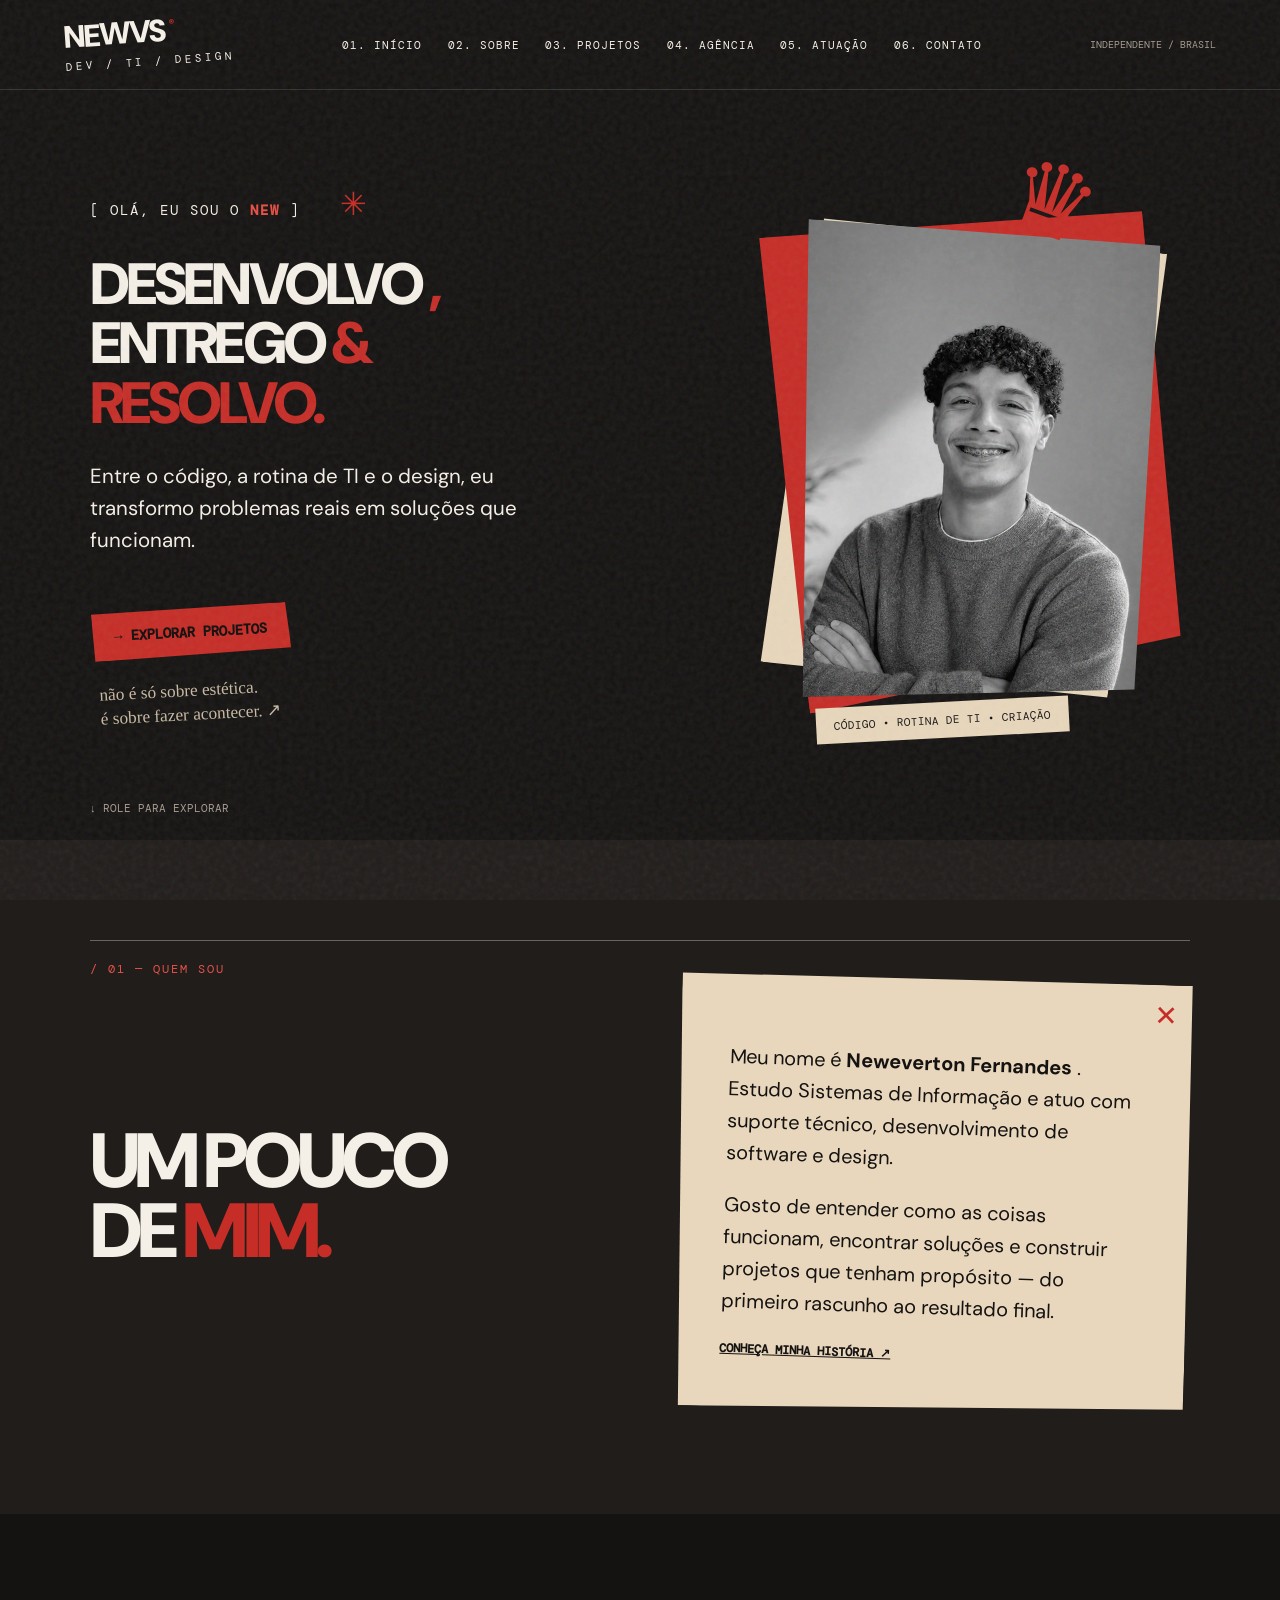
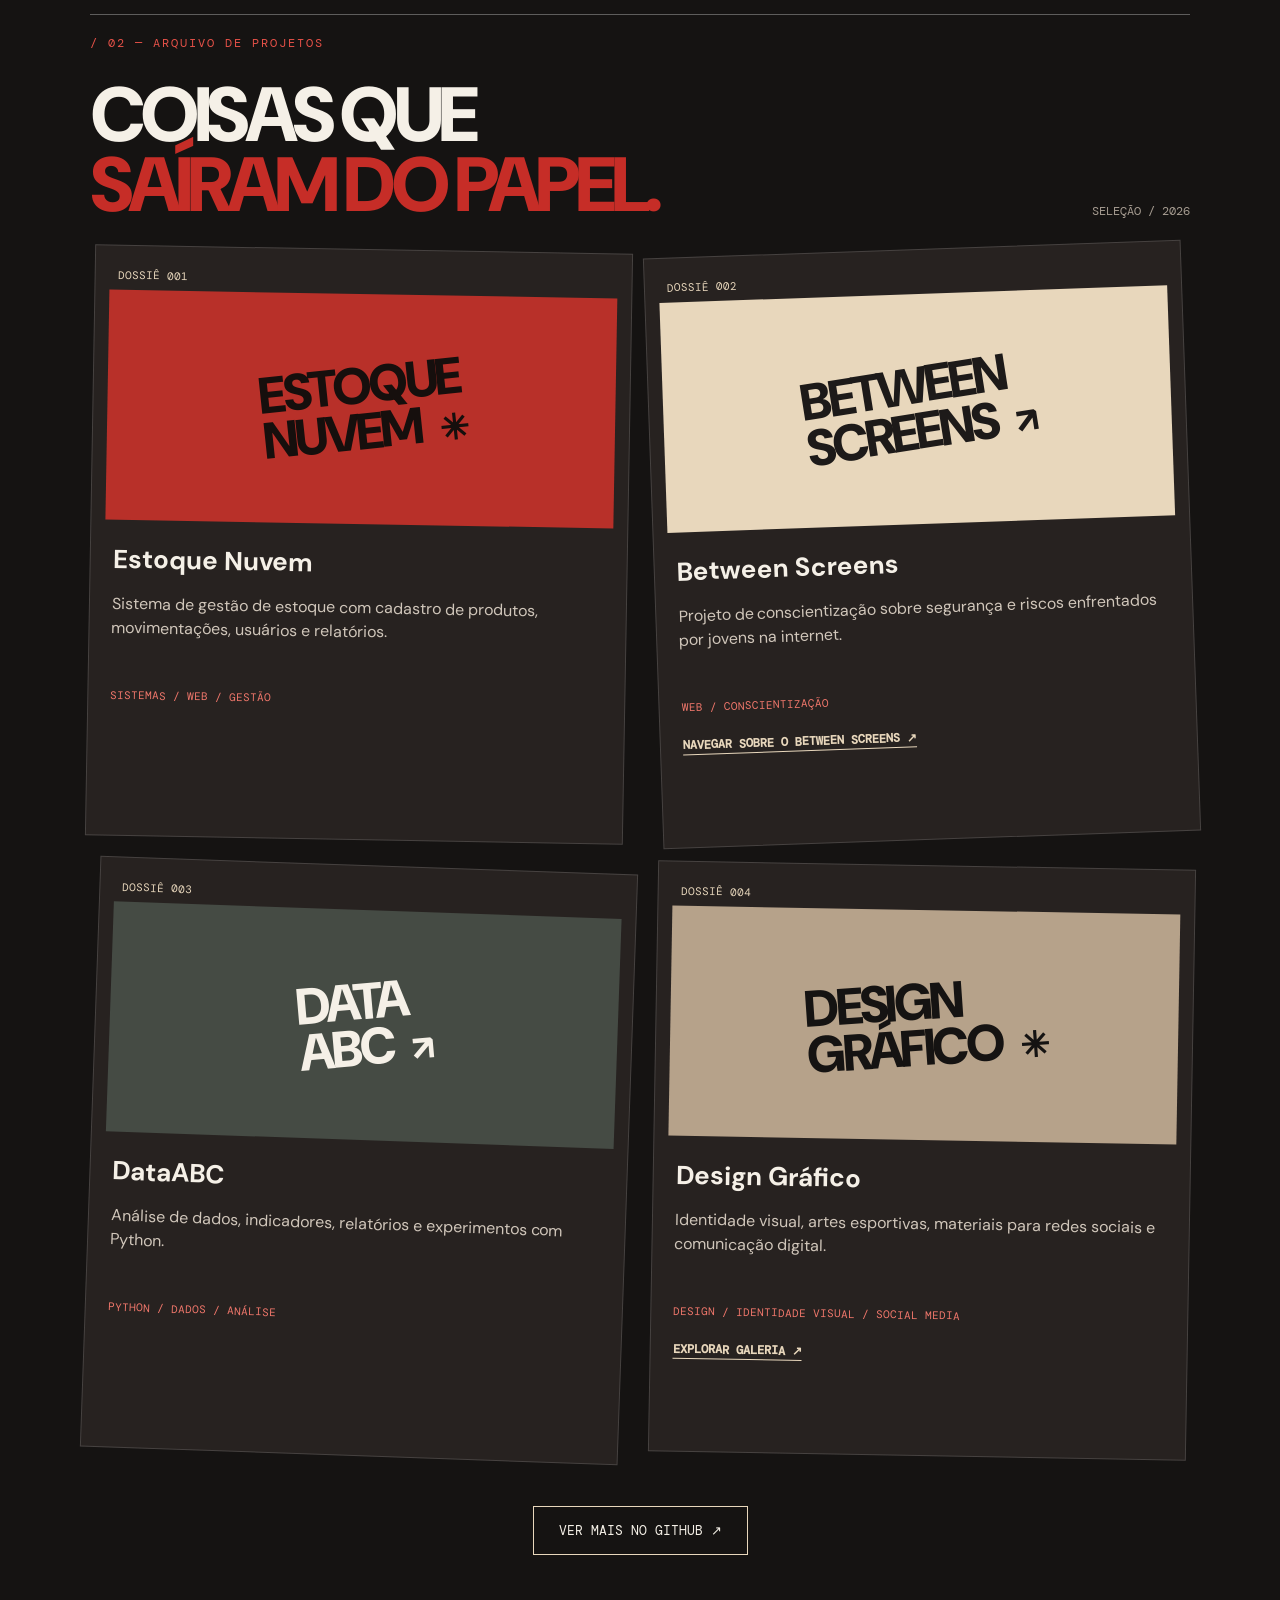
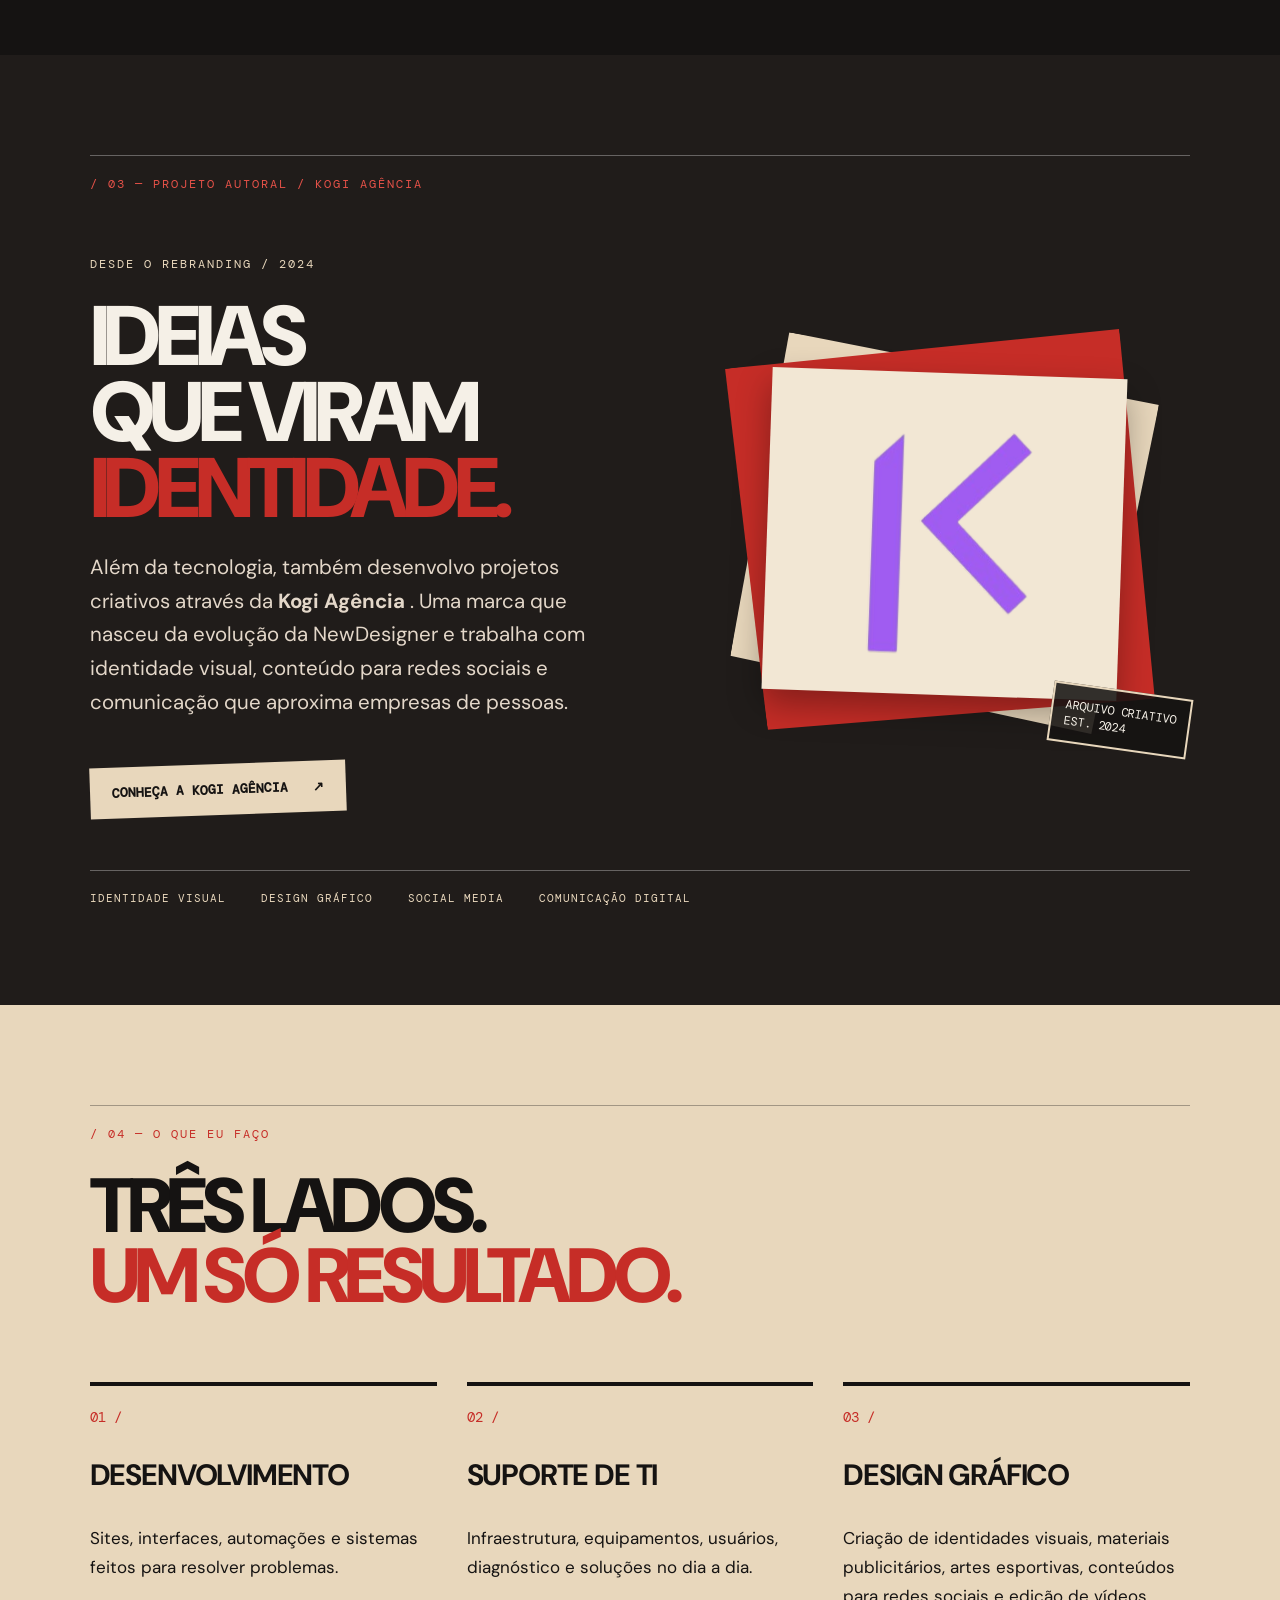
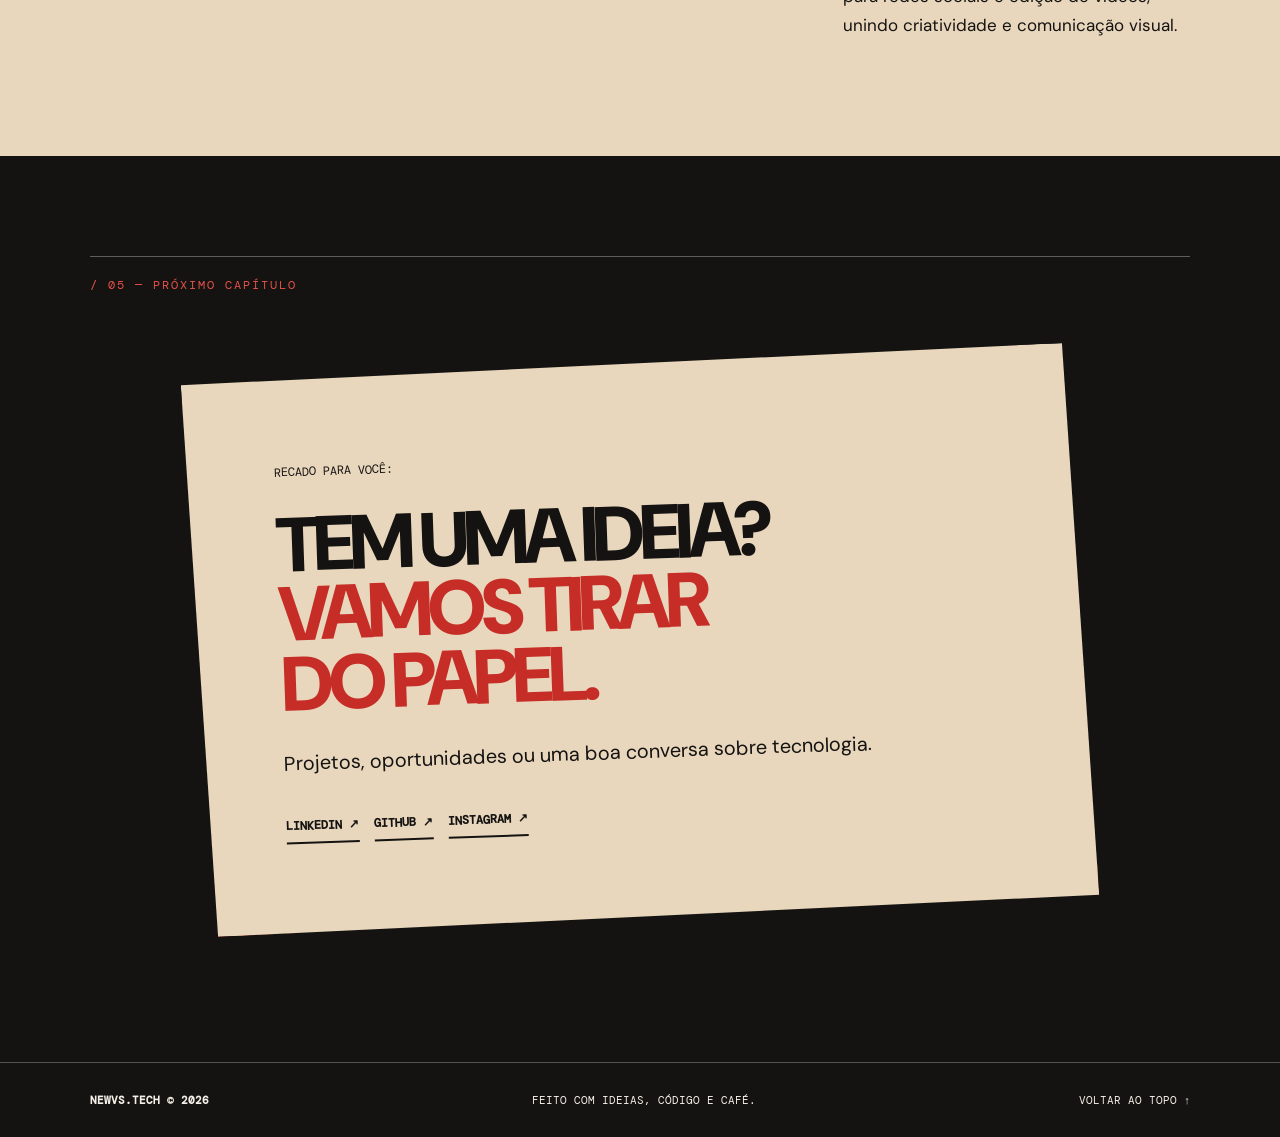
==== commit 03c6e623: "Update index.html" ====
--- a/index.html
+++ b/index.html
@@ -227,11 +227,13 @@
       </div>
      </article>
      <!-- PROJETO 02 - BETWEEN SCREENS -->
+     
      <article class="project-card">
-      <div class="project-number">
+     <div class="project-number"> 
        DOSSI&Ecirc; 002
       </div>
-      <div class="project-visual visual-between">
+      <div class="project-visual visual-between">  
+          <a aria-label="Conhecer o Between Screens" class="project-visual visual-design" href="pages/projects/between-screens/index.html"></a>
        <span>
         BETWEEN
         <br/>
@@ -252,6 +254,11 @@
        <span class="tags">
         WEB / CONSCIENTIZA&Ccedil;&Atilde;O
        </span>
+       <p>
+          <a class="project-open" href="pages/projects/between-screens/index.html">
+                NAVEGAR SOBRE O BETWEEN SCREENS &nearrow;
+          </a>
+       </p>
       </div>
      </article>
      <!-- PROJETO 03 - DATAABC -->
